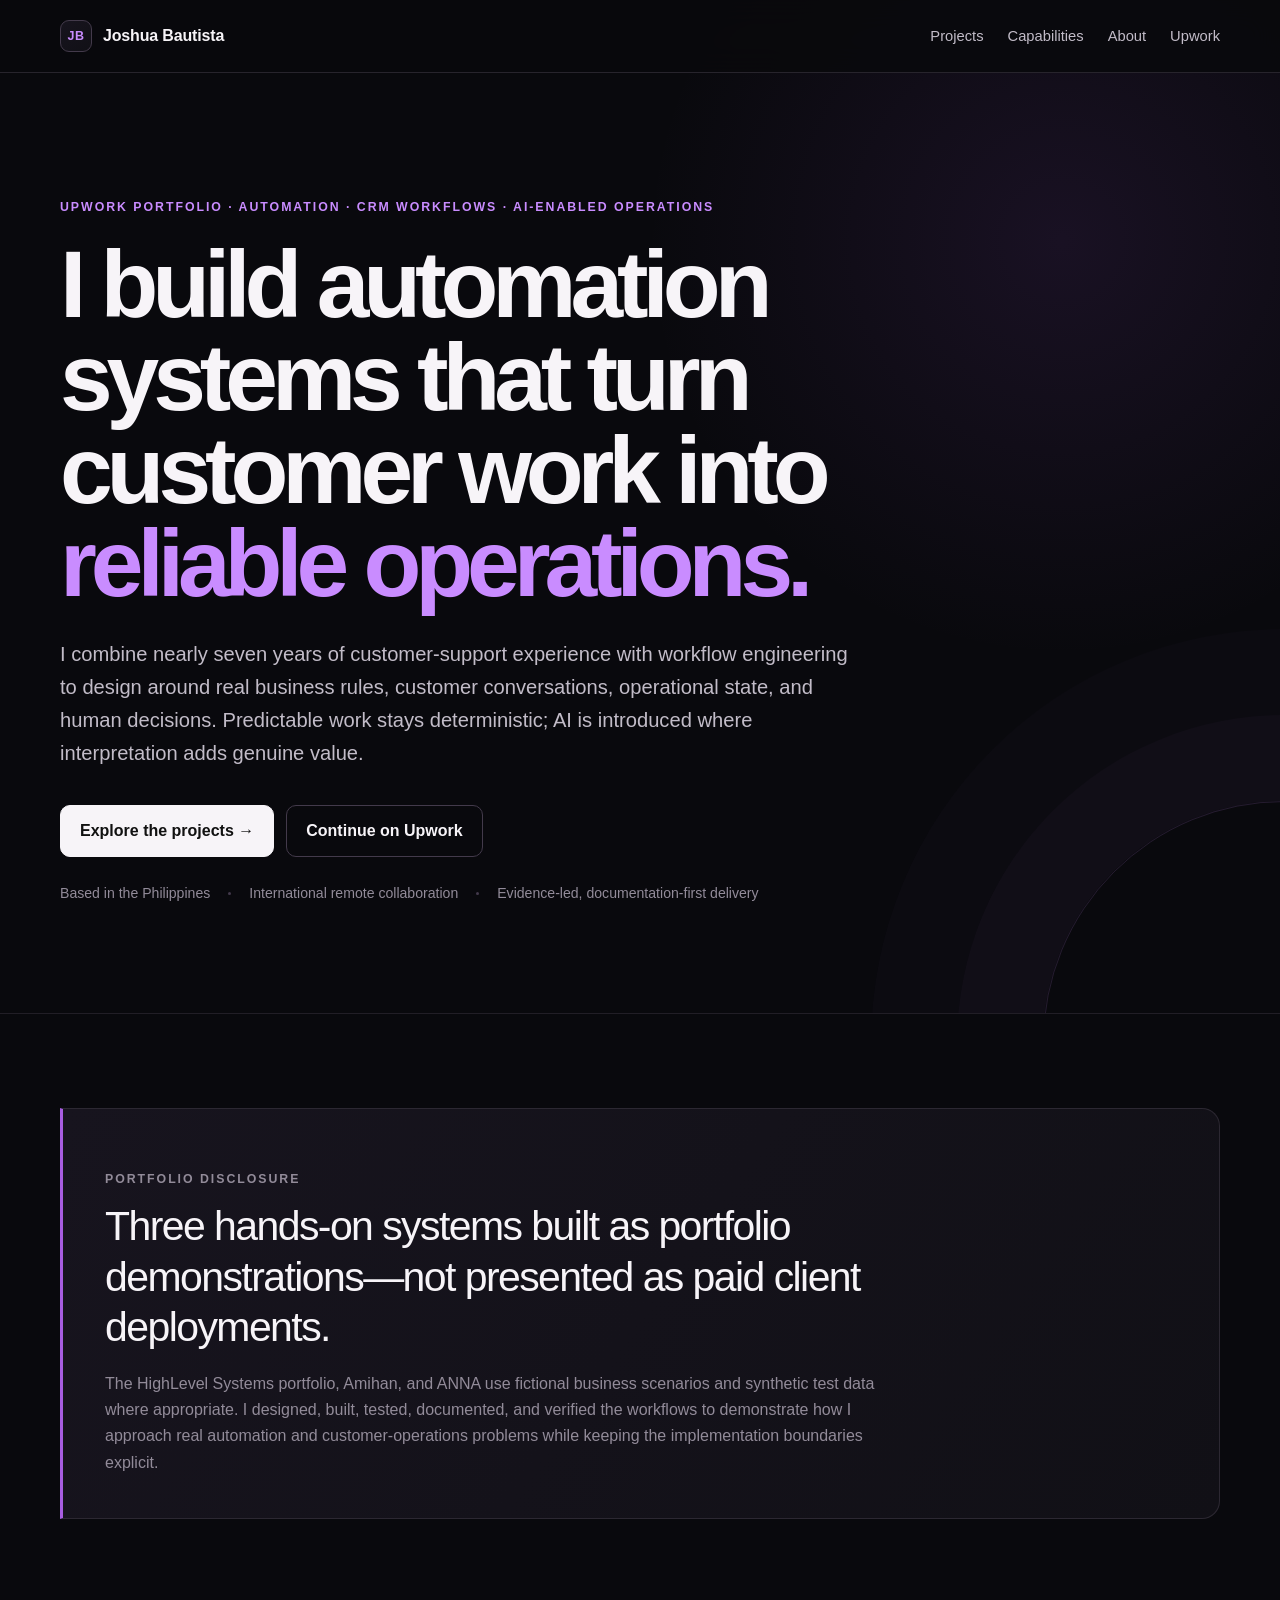
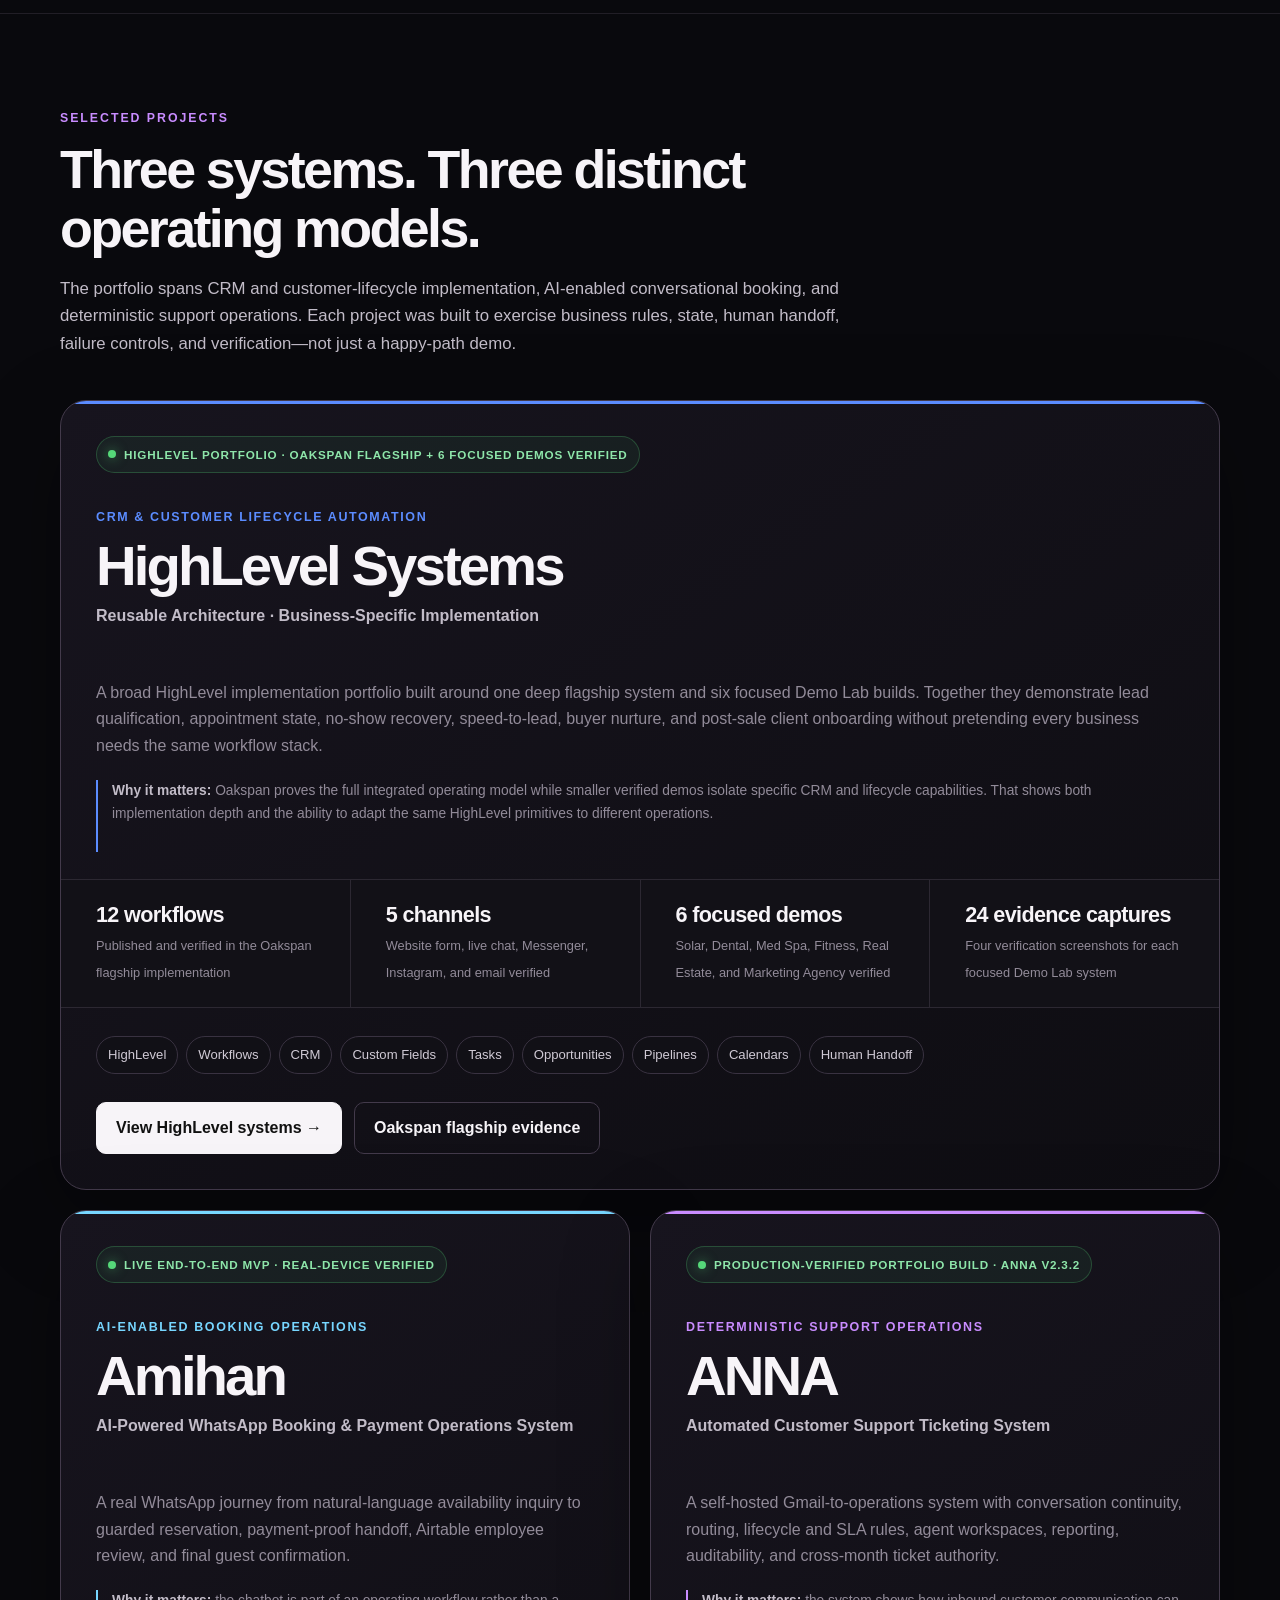
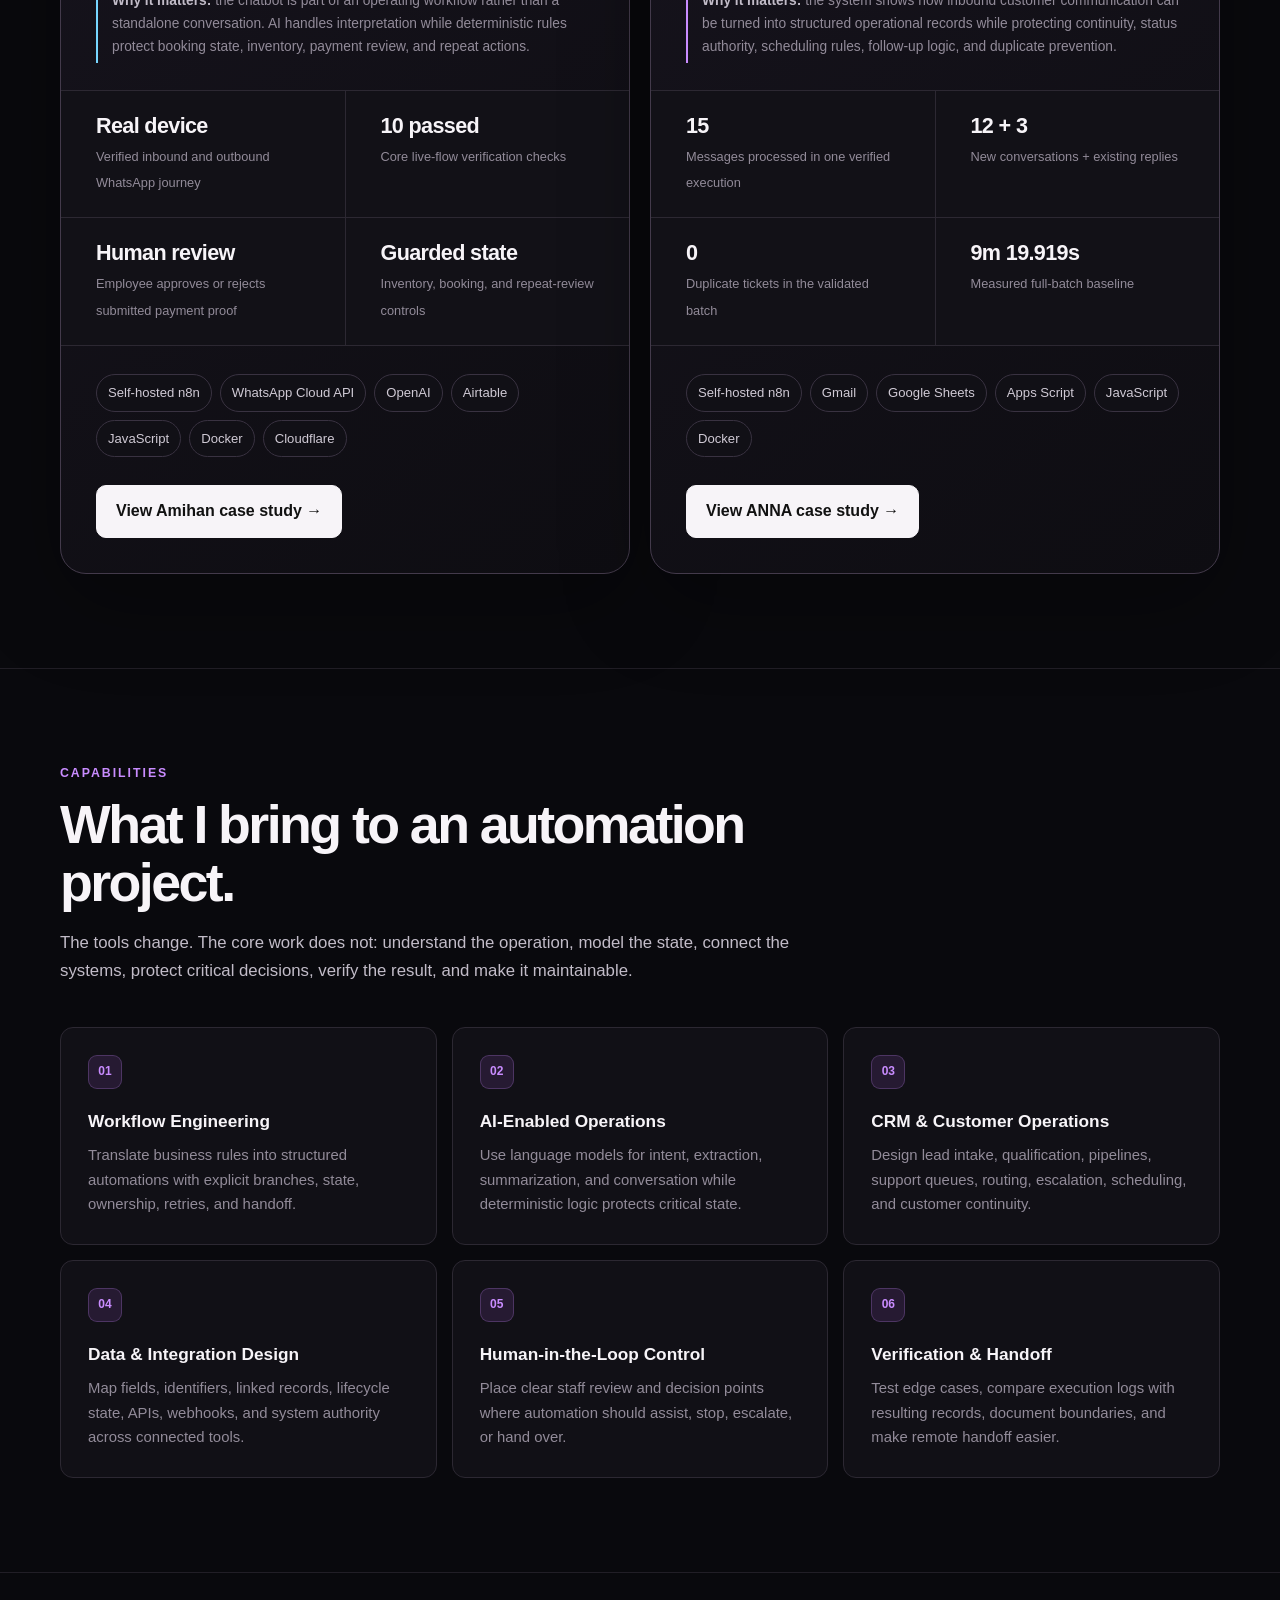
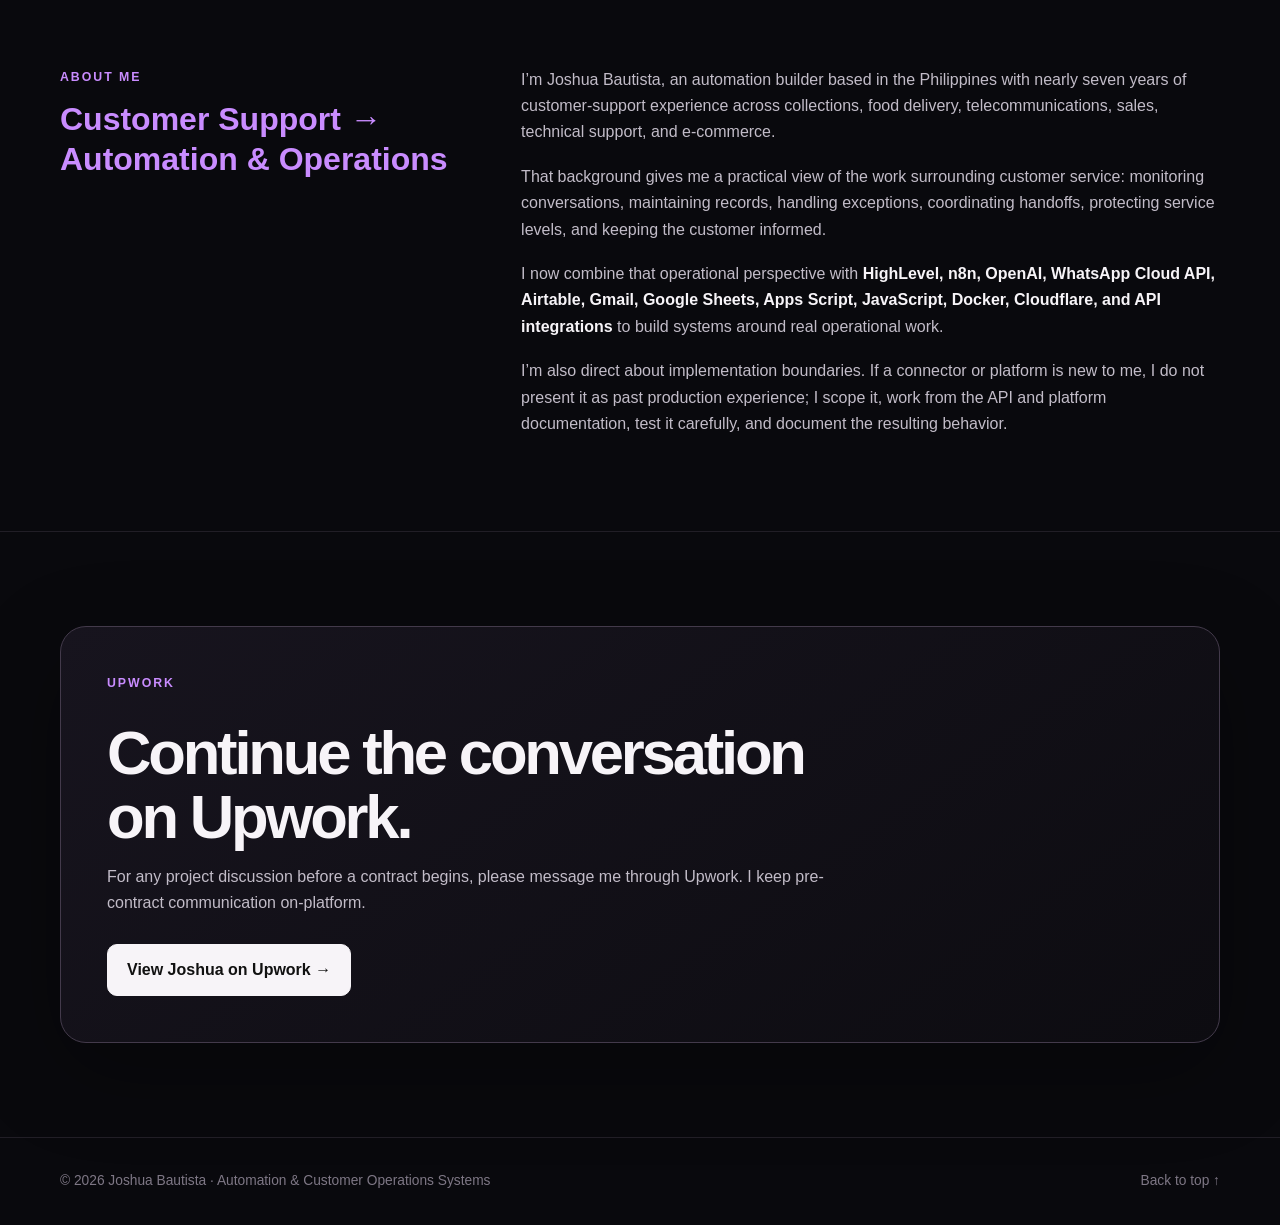
==== upwork/index.html @ 400245b7 "Expand Upwork portfolio HighLevel proof" ====
<!DOCTYPE html>
<html lang="en">
<head>
    <meta charset="UTF-8">
    <meta name="viewport" content="width=device-width, initial-scale=1.0">

    <title>Joshua Bautista | Upwork Automation Portfolio</title>
    <meta
        name="description"
        content="Joshua Bautista's Upwork-focused automation portfolio: three verified portfolio systems spanning HighLevel CRM operations, AI-enabled WhatsApp booking, and deterministic customer-support automation."
    >
    <meta name="theme-color" content="#09090d">
    <link rel="canonical" href="https://jdbautista-automations.github.io/upwork/">

    <meta property="og:type" content="website">
    <meta property="og:url" content="https://jdbautista-automations.github.io/upwork/">
    <meta property="og:title" content="Joshua Bautista | Upwork Automation Portfolio">
    <meta
        property="og:description"
        content="Three evidence-led portfolio systems for CRM customer-lifecycle operations, AI-enabled booking, and customer-support workflows."
    >

    <link rel="stylesheet" href="../assets/styles.css">

    <style>
        .project-card.highlevel {
            --card-accent: #5b8cff;
            grid-column: 1 / -1;
        }

        .project-card.highlevel .mini-proof-grid {
            grid-template-columns: repeat(4, minmax(0, 1fr));
        }

        @media (max-width: 940px) {
            .project-card.highlevel {
                grid-column: auto;
            }

            .project-card.highlevel .mini-proof-grid {
                grid-template-columns: repeat(2, minmax(0, 1fr));
            }
        }
    </style>
</head>
<body>
    <a class="skip-link" href="#main-content">Skip to content</a>

    <nav class="site-nav" aria-label="Primary navigation">
        <div class="container nav-inner">
            <a class="brand" href="#top" aria-label="Joshua Bautista — home">
                <span class="brand-mark" aria-hidden="true">JB</span>
                <span>Joshua Bautista</span>
            </a>

            <div class="nav-links">
                <a href="#projects">Projects</a>
                <a class="hide-mobile" href="#capabilities">Capabilities</a>
                <a class="hide-mobile" href="#about">About</a>
                <a href="#contact">Upwork</a>
            </div>
        </div>
    </nav>

    <main id="main-content">
        <header class="home-hero" id="top">
            <div class="container">
                <p class="eyebrow">Upwork Portfolio · Automation · CRM Workflows · AI-Enabled Operations</p>
                <h1>
                    I build automation systems that turn customer work into
                    <span>reliable operations.</span>
                </h1>
                <p class="hero-copy">
                    I combine nearly seven years of customer-support experience with workflow
                    engineering to design around real business rules, customer conversations,
                    operational state, and human decisions. Predictable work stays deterministic;
                    AI is introduced where interpretation adds genuine value.
                </p>

                <div class="button-row">
                    <a class="button button-primary" href="#projects">Explore the projects →</a>
                    <a class="button button-secondary" href="#contact">Continue on Upwork</a>
                </div>

                <div class="availability-line" aria-label="Professional profile">
                    <span>Based in the Philippines</span>
                    <span>International remote collaboration</span>
                    <span>Evidence-led, documentation-first delivery</span>
                </div>
            </div>
        </header>

        <section class="section" aria-labelledby="portfolio-boundary-title">
            <div class="container">
                <div class="approach-panel">
                    <p class="section-label">Portfolio Disclosure</p>
                    <blockquote id="portfolio-boundary-title">
                        Three hands-on systems built as portfolio demonstrations—not presented as paid client deployments.
                    </blockquote>
                    <p>
                        The HighLevel Systems portfolio, Amihan, and ANNA use fictional business scenarios and synthetic
                        test data where appropriate. I designed, built, tested, documented, and verified the workflows to
                        demonstrate how I approach real automation and customer-operations problems while keeping the
                        implementation boundaries explicit.
                    </p>
                </div>
            </div>
        </section>

        <section class="section" id="projects" aria-labelledby="projects-title">
            <div class="container">
                <p class="section-label">Selected Projects</p>
                <h2 class="section-title" id="projects-title">Three systems. Three distinct operating models.</h2>
                <p class="section-intro">
                    The portfolio spans CRM and customer-lifecycle implementation, AI-enabled conversational booking,
                    and deterministic support operations. Each project was built to exercise business rules,
                    state, human handoff, failure controls, and verification—not just a happy-path demo.
                </p>

                <div class="project-grid">
                    <article class="project-card highlevel">
                        <div class="status">
                            <span class="status-dot" aria-hidden="true"></span>
                            HighLevel portfolio · Oakspan flagship + 6 focused demos verified
                        </div>

                        <p class="project-kicker">CRM &amp; customer lifecycle automation</p>
                        <h3>HighLevel Systems</h3>
                        <p class="project-subtitle">Reusable Architecture · Business-Specific Implementation</p>
                        <p class="project-summary">
                            A broad HighLevel implementation portfolio built around one deep flagship system and six
                            focused Demo Lab builds. Together they demonstrate lead qualification, appointment state,
                            no-show recovery, speed-to-lead, buyer nurture, and post-sale client onboarding without
                            pretending every business needs the same workflow stack.
                        </p>

                        <p class="project-origin">
                            <strong>Why it matters:</strong> Oakspan proves the full integrated operating model while
                            smaller verified demos isolate specific CRM and lifecycle capabilities. That shows both
                            implementation depth and the ability to adapt the same HighLevel primitives to different operations.
                        </p>

                        <div class="mini-proof-grid" aria-label="HighLevel portfolio proof points">
                            <div class="mini-proof">
                                <strong>12 workflows</strong>
                                <span>Published and verified in the Oakspan flagship implementation</span>
                            </div>
                            <div class="mini-proof">
                                <strong>5 channels</strong>
                                <span>Website form, live chat, Messenger, Instagram, and email verified</span>
                            </div>
                            <div class="mini-proof">
                                <strong>6 focused demos</strong>
                                <span>Solar, Dental, Med Spa, Fitness, Real Estate, and Marketing Agency verified</span>
                            </div>
                            <div class="mini-proof">
                                <strong>24 evidence captures</strong>
                                <span>Four verification screenshots for each focused Demo Lab system</span>
                            </div>
                        </div>

                        <div class="pill-list" aria-label="HighLevel capability coverage">
                            <span class="pill">HighLevel</span>
                            <span class="pill">Workflows</span>
                            <span class="pill">CRM</span>
                            <span class="pill">Custom Fields</span>
                            <span class="pill">Tasks</span>
                            <span class="pill">Opportunities</span>
                            <span class="pill">Pipelines</span>
                            <span class="pill">Calendars</span>
                            <span class="pill">Human Handoff</span>
                        </div>

                        <div class="button-row">
                            <a class="button button-primary" href="../projects/highlevel/">View HighLevel systems →</a>
                            <a class="button button-secondary" href="../projects/oakspan/#evidence">Oakspan flagship evidence</a>
                        </div>
                    </article>

                    <article class="project-card amihan">
                        <div class="status">
                            <span class="status-dot" aria-hidden="true"></span>
                            Live end-to-end MVP · Real-device verified
                        </div>

                        <p class="project-kicker">AI-enabled booking operations</p>
                        <h3>Amihan</h3>
                        <p class="project-subtitle">AI-Powered WhatsApp Booking &amp; Payment Operations System</p>
                        <p class="project-summary">
                            A real WhatsApp journey from natural-language availability inquiry to guarded reservation,
                            payment-proof handoff, Airtable employee review, and final guest confirmation.
                        </p>

                        <p class="project-origin">
                            <strong>Why it matters:</strong> the chatbot is part of an operating workflow rather than a standalone
                            conversation. AI handles interpretation while deterministic rules protect booking state, inventory,
                            payment review, and repeat actions.
                        </p>

                        <div class="mini-proof-grid" aria-label="Amihan proof points">
                            <div class="mini-proof">
                                <strong>Real device</strong>
                                <span>Verified inbound and outbound WhatsApp journey</span>
                            </div>
                            <div class="mini-proof">
                                <strong>10 passed</strong>
                                <span>Core live-flow verification checks</span>
                            </div>
                            <div class="mini-proof">
                                <strong>Human review</strong>
                                <span>Employee approves or rejects submitted payment proof</span>
                            </div>
                            <div class="mini-proof">
                                <strong>Guarded state</strong>
                                <span>Inventory, booking, and repeat-review controls</span>
                            </div>
                        </div>

                        <div class="pill-list" aria-label="Amihan technology stack">
                            <span class="pill">Self-hosted n8n</span>
                            <span class="pill">WhatsApp Cloud API</span>
                            <span class="pill">OpenAI</span>
                            <span class="pill">Airtable</span>
                            <span class="pill">JavaScript</span>
                            <span class="pill">Docker</span>
                            <span class="pill">Cloudflare</span>
                        </div>

                        <div class="button-row">
                            <a class="button button-primary" href="../projects/amihan/">View Amihan case study →</a>
                        </div>
                    </article>

                    <article class="project-card anna">
                        <div class="status">
                            <span class="status-dot" aria-hidden="true"></span>
                            Production-verified portfolio build · ANNA v2.3.2
                        </div>

                        <p class="project-kicker">Deterministic support operations</p>
                        <h3>ANNA</h3>
                        <p class="project-subtitle">Automated Customer Support Ticketing System</p>
                        <p class="project-summary">
                            A self-hosted Gmail-to-operations system with conversation continuity, routing,
                            lifecycle and SLA rules, agent workspaces, reporting, auditability, and cross-month ticket authority.
                        </p>

                        <p class="project-origin">
                            <strong>Why it matters:</strong> the system shows how inbound customer communication can be turned into
                            structured operational records while protecting continuity, status authority, scheduling rules,
                            follow-up logic, and duplicate prevention.
                        </p>

                        <div class="mini-proof-grid" aria-label="ANNA proof points">
                            <div class="mini-proof">
                                <strong>15</strong>
                                <span>Messages processed in one verified execution</span>
                            </div>
                            <div class="mini-proof">
                                <strong>12 + 3</strong>
                                <span>New conversations + existing replies</span>
                            </div>
                            <div class="mini-proof">
                                <strong>0</strong>
                                <span>Duplicate tickets in the validated batch</span>
                            </div>
                            <div class="mini-proof">
                                <strong>9m 19.919s</strong>
                                <span>Measured full-batch baseline</span>
                            </div>
                        </div>

                        <div class="pill-list" aria-label="ANNA technology stack">
                            <span class="pill">Self-hosted n8n</span>
                            <span class="pill">Gmail</span>
                            <span class="pill">Google Sheets</span>
                            <span class="pill">Apps Script</span>
                            <span class="pill">JavaScript</span>
                            <span class="pill">Docker</span>
                        </div>

                        <div class="button-row">
                            <a class="button button-primary" href="../projects/anna-v2/">View ANNA case study →</a>
                        </div>
                    </article>
                </div>
            </div>
        </section>

        <section class="section" id="capabilities" aria-labelledby="capabilities-title">
            <div class="container">
                <p class="section-label">Capabilities</p>
                <h2 class="section-title" id="capabilities-title">What I bring to an automation project.</h2>
                <p class="section-intro">
                    The tools change. The core work does not: understand the operation, model the state,
                    connect the systems, protect critical decisions, verify the result, and make it maintainable.
                </p>

                <div class="capability-grid">
                    <article class="capability-card">
                        <span class="capability-number">01</span>
                        <h3>Workflow Engineering</h3>
                        <p>Translate business rules into structured automations with explicit branches, state, ownership, retries, and handoff.</p>
                    </article>
                    <article class="capability-card">
                        <span class="capability-number">02</span>
                        <h3>AI-Enabled Operations</h3>
                        <p>Use language models for intent, extraction, summarization, and conversation while deterministic logic protects critical state.</p>
                    </article>
                    <article class="capability-card">
                        <span class="capability-number">03</span>
                        <h3>CRM &amp; Customer Operations</h3>
                        <p>Design lead intake, qualification, pipelines, support queues, routing, escalation, scheduling, and customer continuity.</p>
                    </article>
                    <article class="capability-card">
                        <span class="capability-number">04</span>
                        <h3>Data &amp; Integration Design</h3>
                        <p>Map fields, identifiers, linked records, lifecycle state, APIs, webhooks, and system authority across connected tools.</p>
                    </article>
                    <article class="capability-card">
                        <span class="capability-number">05</span>
                        <h3>Human-in-the-Loop Control</h3>
                        <p>Place clear staff review and decision points where automation should assist, stop, escalate, or hand over.</p>
                    </article>
                    <article class="capability-card">
                        <span class="capability-number">06</span>
                        <h3>Verification &amp; Handoff</h3>
                        <p>Test edge cases, compare execution logs with resulting records, document boundaries, and make remote handoff easier.</p>
                    </article>
                </div>
            </div>
        </section>

        <section class="section" id="about" aria-labelledby="about-title">
            <div class="container about-grid">
                <div>
                    <p class="section-label">About Me</p>
                    <h2 class="about-heading" id="about-title">Customer Support → Automation &amp; Operations</h2>
                </div>

                <div class="about-copy">
                    <p>
                        I’m Joshua Bautista, an automation builder based in the Philippines with nearly seven years
                        of customer-support experience across collections, food delivery, telecommunications, sales,
                        technical support, and e-commerce.
                    </p>
                    <p>
                        That background gives me a practical view of the work surrounding customer service:
                        monitoring conversations, maintaining records, handling exceptions, coordinating handoffs,
                        protecting service levels, and keeping the customer informed.
                    </p>
                    <p>
                        I now combine that operational perspective with <strong>HighLevel, n8n, OpenAI,
                        WhatsApp Cloud API, Airtable, Gmail, Google Sheets, Apps Script, JavaScript, Docker,
                        Cloudflare, and API integrations</strong> to build systems around real operational work.
                    </p>
                    <p>
                        I’m also direct about implementation boundaries. If a connector or platform is new to me,
                        I do not present it as past production experience; I scope it, work from the API and platform
                        documentation, test it carefully, and document the resulting behavior.
                    </p>
                </div>
            </div>
        </section>

        <section class="section" id="contact" aria-labelledby="contact-title">
            <div class="container">
                <div class="contact-panel">
                    <p class="section-label">Upwork</p>
                    <h2 id="contact-title">Continue the conversation on Upwork.</h2>
                    <p>
                        For any project discussion before a contract begins, please message me through Upwork.
                        I keep pre-contract communication on-platform.
                    </p>

                    <div class="contact-links">
                        <a
                            class="button button-primary"
                            href="https://www.upwork.com/freelancers/~01811f71e224a9a5d6?mp_source=share"
                            target="_blank"
                            rel="noopener noreferrer"
                        >View Joshua on Upwork →</a>
                    </div>
                </div>
            </div>
        </section>
    </main>

    <footer class="site-footer">
        <div class="container footer-inner">
            <span>© 2026 Joshua Bautista · Automation &amp; Customer Operations Systems</span>
            <div class="footer-links">
                <a href="#top">Back to top ↑</a>
            </div>
        </div>
    </footer>
</body>
</html>
---- assets/styles.css ----
:root {
    --bg: #09090d;
    --bg-deep: #060609;
    --surface: #111016;
    --surface-raised: #17141e;
    --surface-soft: #131119;
    --text: #f7f4f8;
    --text-soft: #c2bcc8;
    --text-muted: #928b99;
    --border: #2c2832;
    --border-strong: #433a4b;
    --accent: #c98cff;
    --accent-strong: #a75de0;
    --accent-soft: rgba(181, 105, 235, 0.13);
    --success: #8ee6aa;
    --success-strong: #55d879;
    --warning: #ffe79d;
    --info: #77d6ff;
    --project-accent: var(--accent);
    --project-soft: var(--accent-soft);
    --max-width: 1160px;
    --reading-width: 780px;
    --radius-xl: 26px;
    --radius-lg: 18px;
    --radius-md: 13px;
    --shadow: 0 28px 90px rgba(0, 0, 0, 0.3);
}

* {
    box-sizing: border-box;
    margin: 0;
    padding: 0;
}

html {
    scroll-behavior: smooth;
    scroll-padding-top: 92px;
}

body {
    min-width: 320px;
    background:
        radial-gradient(circle at 83% 4%, rgba(142, 75, 196, 0.12), transparent 26rem),
        var(--bg);
    color: var(--text);
    font-family: Inter, ui-sans-serif, -apple-system, BlinkMacSystemFont, "Segoe UI", sans-serif;
    font-size: 16px;
    line-height: 1.65;
    -webkit-font-smoothing: antialiased;
}

body.theme-amihan {
    --project-accent: #77d6ff;
    --project-soft: rgba(74, 188, 255, 0.11);
}

body.theme-anna {
    --project-accent: #c98cff;
    --project-soft: rgba(181, 105, 235, 0.13);
}

a {
    color: inherit;
    text-decoration: none;
}

a:focus-visible,
button:focus-visible {
    border-radius: 7px;
    outline: 3px solid var(--project-accent);
    outline-offset: 4px;
}

strong {
    color: var(--text);
}

.container {
    width: min(var(--max-width), 92%);
    margin-inline: auto;
}

.reading-width {
    max-width: var(--reading-width);
}

.mt-20 {
    margin-top: 20px;
}

.mt-24 {
    margin-top: 24px;
}

.skip-link {
    position: fixed;
    top: 12px;
    left: 12px;
    z-index: 999;
    padding: 10px 14px;
    border-radius: 9px;
    background: var(--text);
    color: #111;
    font-weight: 800;
    transform: translateY(-160%);
    transition: transform 0.2s ease;
}

.skip-link:focus {
    transform: translateY(0);
}

/* Navigation */

.site-nav {
    position: sticky;
    top: 0;
    z-index: 100;
    border-bottom: 1px solid rgba(44, 40, 50, 0.88);
    background: rgba(9, 9, 13, 0.9);
    backdrop-filter: blur(15px);
}

.nav-inner {
    min-height: 72px;
    display: flex;
    align-items: center;
    justify-content: space-between;
    gap: 28px;
}

.brand {
    display: inline-flex;
    align-items: center;
    gap: 11px;
    font-weight: 850;
    letter-spacing: -0.01em;
}

.brand-mark {
    width: 32px;
    height: 32px;
    display: grid;
    place-items: center;
    border: 1px solid var(--border-strong);
    border-radius: 9px;
    background: linear-gradient(145deg, var(--surface-raised), var(--surface));
    color: var(--accent);
    font-size: 0.78rem;
    letter-spacing: 0.04em;
}

.nav-links {
    display: flex;
    align-items: center;
    gap: 24px;
    color: var(--text-soft);
    font-size: 0.92rem;
}

.nav-links a {
    transition: color 0.2s ease;
}

.nav-links a:hover,
.text-link:hover {
    color: var(--project-accent);
}

/* Shared typography and controls */

.eyebrow,
.section-label {
    color: var(--project-accent);
    font-size: 0.77rem;
    font-weight: 850;
    letter-spacing: 0.16em;
    text-transform: uppercase;
}

.eyebrow {
    margin-bottom: 21px;
}

.section-label {
    margin-bottom: 12px;
}

.section-title {
    max-width: 850px;
    margin-bottom: 18px;
    font-size: clamp(2rem, 4.2vw, 3.45rem);
    line-height: 1.08;
    letter-spacing: -0.048em;
}

.section-intro {
    max-width: 790px;
    margin-bottom: 42px;
    color: var(--text-soft);
    font-size: 1.05rem;
}

.button-row {
    display: flex;
    flex-wrap: wrap;
    gap: 12px;
}

.button {
    min-height: 49px;
    display: inline-flex;
    align-items: center;
    justify-content: center;
    gap: 9px;
    padding: 12px 19px;
    border: 1px solid var(--border-strong);
    border-radius: 10px;
    font-weight: 800;
    transition: transform 0.2s ease, border-color 0.2s ease, color 0.2s ease, background 0.2s ease;
}

.button-primary {
    border-color: var(--text);
    background: var(--text);
    color: #111;
}

.button-primary:hover {
    border-color: #fff;
    background: #fff;
    transform: translateY(-2px);
}

.button-secondary:hover {
    border-color: var(--project-accent);
    color: var(--project-accent);
    transform: translateY(-2px);
}

.pill-list {
    display: flex;
    flex-wrap: wrap;
    gap: 8px;
}

.pill {
    padding: 7px 11px;
    border: 1px solid #393241;
    border-radius: 999px;
    background: #111016;
    color: #d0cad5;
    font-size: 0.82rem;
}

.status {
    width: fit-content;
    display: inline-flex;
    align-items: center;
    gap: 8px;
    padding: 8px 11px;
    border: 1px solid rgba(85, 216, 121, 0.25);
    border-radius: 999px;
    background: rgba(85, 216, 121, 0.065);
    color: var(--success);
    font-size: 0.73rem;
    font-weight: 850;
    letter-spacing: 0.07em;
    text-transform: uppercase;
}

.status-dot {
    width: 8px;
    height: 8px;
    flex: 0 0 auto;
    border-radius: 50%;
    background: var(--success-strong);
    box-shadow: 0 0 12px rgba(85, 216, 121, 0.58);
}

.text-link {
    color: var(--text-soft);
    font-weight: 760;
    text-decoration: underline;
    text-decoration-color: var(--border-strong);
    text-underline-offset: 4px;
    transition: color 0.2s ease;
}

/* Homepage */

.home-hero {
    position: relative;
    overflow: hidden;
    padding: 124px 0 108px;
}

.home-hero::after,
.page-hero::after {
    content: "";
    position: absolute;
    right: -245px;
    bottom: -270px;
    width: 480px;
    height: 480px;
    border: 1px solid rgba(201, 140, 255, 0.14);
    border-radius: 50%;
    box-shadow: 0 0 0 86px rgba(201, 140, 255, 0.023), 0 0 0 172px rgba(201, 140, 255, 0.016);
    pointer-events: none;
}

.home-hero h1 {
    max-width: 1020px;
    margin-bottom: 28px;
    font-size: clamp(3.15rem, 7.4vw, 6.5rem);
    line-height: 0.98;
    letter-spacing: -0.064em;
}

.home-hero h1 span {
    color: var(--accent);
}

.hero-copy {
    max-width: 790px;
    margin-bottom: 34px;
    color: var(--text-soft);
    font-size: clamp(1.08rem, 2vw, 1.26rem);
}

.availability-line {
    display: flex;
    flex-wrap: wrap;
    gap: 9px 18px;
    margin-top: 25px;
    color: var(--text-muted);
    font-size: 0.88rem;
}

.availability-line span {
    display: inline-flex;
    align-items: center;
    gap: 8px;
}

.availability-line span:not(:last-child)::after {
    content: "";
    width: 3px;
    height: 3px;
    margin-left: 10px;
    border-radius: 50%;
    background: var(--border-strong);
}

.section {
    padding: 94px 0;
    border-top: 1px solid #211e26;
}

.project-grid {
    display: grid;
    grid-template-columns: repeat(2, minmax(0, 1fr));
    gap: 20px;
}

.project-card {
    position: relative;
    overflow: hidden;
    min-height: 100%;
    display: flex;
    flex-direction: column;
    padding: 35px;
    border: 1px solid var(--border-strong);
    border-radius: var(--radius-xl);
    background: linear-gradient(145deg, var(--surface-raised), #0e0d12);
    box-shadow: var(--shadow);
}

.project-card::before {
    content: "";
    position: absolute;
    inset: 0 0 auto 0;
    height: 3px;
    background: var(--card-accent, var(--accent));
}

.project-card.amihan {
    --card-accent: #77d6ff;
}

.project-card.anna {
    --card-accent: #c98cff;
}

.project-card .status {
    margin-bottom: 34px;
}

.project-kicker {
    margin-bottom: 10px;
    color: var(--card-accent, var(--accent));
    font-size: 0.78rem;
    font-weight: 850;
    letter-spacing: 0.13em;
    text-transform: uppercase;
}

.project-card h3 {
    margin-bottom: 9px;
    font-size: clamp(2.25rem, 4.4vw, 3.65rem);
    line-height: 1;
    letter-spacing: -0.052em;
}

.project-subtitle {
    min-height: 3.5em;
    margin-bottom: 21px;
    color: var(--text-soft);
    font-weight: 700;
}

.project-summary {
    margin-bottom: 27px;
    color: var(--text-muted);
}

.project-origin {
    min-height: 5.25em;
    margin: -6px 0 27px;
    padding-left: 14px;
    border-left: 2px solid var(--card-accent, var(--accent));
    color: var(--text-muted);
    font-size: 0.86rem;
}

.project-origin strong {
    color: var(--text-soft);
}

.mini-proof-grid {
    display: grid;
    grid-template-columns: repeat(2, 1fr);
    gap: 1px;
    margin: 0 -35px 28px;
    border-block: 1px solid var(--border);
    background: var(--border);
}

.mini-proof {
    min-height: 105px;
    padding: 22px 35px;
    background: rgba(9, 9, 13, 0.72);
}

.mini-proof strong {
    display: block;
    margin-bottom: 4px;
    font-size: 1.35rem;
    line-height: 1.2;
    letter-spacing: -0.03em;
}

.mini-proof span {
    color: var(--text-muted);
    font-size: 0.8rem;
}

.project-card .pill-list {
    margin-bottom: 28px;
}

.project-card .button-row {
    margin-top: auto;
}

.capability-grid,
.principle-grid {
    display: grid;
    grid-template-columns: repeat(3, minmax(0, 1fr));
    gap: 15px;
}

.capability-card,
.principle-card {
    padding: 27px;
    border: 1px solid var(--border);
    border-radius: var(--radius-md);
    background: var(--surface);
}

.capability-card h3,
.principle-card h3 {
    margin-bottom: 8px;
    font-size: 1.08rem;
}

.capability-card p,
.principle-card p {
    color: var(--text-muted);
    font-size: 0.93rem;
}

.capability-number {
    width: 34px;
    height: 34px;
    display: grid;
    place-items: center;
    margin-bottom: 18px;
    border: 1px solid rgba(201, 140, 255, 0.24);
    border-radius: 9px;
    background: var(--accent-soft);
    color: var(--accent);
    font-size: 0.75rem;
    font-weight: 850;
}

.approach-panel {
    padding: 42px;
    border: 1px solid var(--border);
    border-left: 3px solid var(--accent-strong);
    border-radius: 0 var(--radius-lg) var(--radius-lg) 0;
    background: linear-gradient(125deg, var(--surface-raised), var(--surface));
}

.approach-panel blockquote {
    max-width: 900px;
    font-size: clamp(1.55rem, 3.2vw, 2.6rem);
    line-height: 1.23;
    letter-spacing: -0.038em;
}

.approach-panel p {
    max-width: 790px;
    margin-top: 18px;
    color: var(--text-muted);
}

.about-grid {
    display: grid;
    grid-template-columns: 0.72fr 1.28fr;
    gap: 68px;
}

.about-heading {
    color: var(--accent);
    font-size: clamp(1.5rem, 3vw, 2rem);
    line-height: 1.25;
}

.about-copy {
    color: var(--text-soft);
}

.about-copy p:not(:last-child) {
    margin-bottom: 18px;
}

.contact-panel {
    padding: 46px;
    border: 1px solid var(--border-strong);
    border-radius: var(--radius-xl);
    background: linear-gradient(145deg, var(--surface-raised), #0d0c11);
    box-shadow: var(--shadow);
}

.contact-panel h2 {
    max-width: 760px;
    margin-bottom: 15px;
    font-size: clamp(2.2rem, 5vw, 3.85rem);
    line-height: 1.04;
    letter-spacing: -0.052em;
}

.contact-panel > p {
    max-width: 740px;
    margin-bottom: 27px;
    color: var(--text-soft);
}

.contact-panel .section-label {
    color: var(--accent);
}

.contact-links {
    display: flex;
    flex-wrap: wrap;
    gap: 10px;
}

/* Case-study pages */

.breadcrumb {
    padding-top: 32px;
    color: var(--text-muted);
    font-size: 0.88rem;
}

.breadcrumb a:hover {
    color: var(--project-accent);
}

.page-hero {
    position: relative;
    overflow: hidden;
    padding: 78px 0 88px;
}

.page-hero .status {
    margin-bottom: 24px;
}

.page-hero h1 {
    max-width: 1050px;
    margin-bottom: 20px;
    font-size: clamp(3.25rem, 8vw, 6.75rem);
    line-height: 0.94;
    letter-spacing: -0.066em;
}

.page-hero h1 span {
    color: var(--project-accent);
}

.page-subtitle {
    max-width: 840px;
    margin-bottom: 23px;
    color: var(--project-accent);
    font-size: clamp(1.15rem, 2.4vw, 1.5rem);
    font-weight: 750;
}

.page-summary {
    max-width: 830px;
    margin-bottom: 30px;
    color: var(--text-soft);
    font-size: 1.08rem;
}

.page-hero .pill-list {
    margin-bottom: 30px;
}

.proof-grid {
    display: grid;
    grid-template-columns: repeat(4, 1fr);
    overflow: hidden;
    margin-top: 48px;
    border: 1px solid var(--border);
    border-radius: var(--radius-lg);
    background: var(--border);
    gap: 1px;
}

.proof-item {
    min-height: 126px;
    padding: 27px 25px;
    background: rgba(13, 12, 17, 0.98);
}

.proof-value {
    display: block;
    margin-bottom: 7px;
    color: var(--text);
    font-size: clamp(1.55rem, 3vw, 2.2rem);
    font-weight: 870;
    line-height: 1.08;
    letter-spacing: -0.043em;
}

.proof-label {
    color: var(--text-muted);
    font-size: 0.82rem;
}

.split {
    display: grid;
    grid-template-columns: 0.8fr 1.2fr;
    gap: 58px;
    align-items: start;
}

.sticky-heading {
    position: sticky;
    top: 108px;
}

.sticky-heading h2 {
    margin-top: 10px;
    font-size: clamp(1.8rem, 3.3vw, 2.8rem);
    line-height: 1.1;
    letter-spacing: -0.042em;
}

.prose {
    color: var(--text-soft);
}

.prose p:not(:last-child) {
    margin-bottom: 18px;
}

.prose ul,
.prose ol {
    margin: 18px 0 0 1.25rem;
}

.prose li {
    padding-left: 4px;
}

.prose li:not(:last-child) {
    margin-bottom: 9px;
}

.card-grid {
    display: grid;
    grid-template-columns: repeat(2, minmax(0, 1fr));
    gap: 15px;
}

.detail-card {
    padding: 27px;
    border: 1px solid var(--border);
    border-radius: var(--radius-md);
    background: var(--surface);
}

.detail-card .card-index {
    display: block;
    margin-bottom: 17px;
    color: var(--project-accent);
    font-size: 0.75rem;
    font-weight: 850;
    letter-spacing: 0.12em;
}

.detail-card h3 {
    margin-bottom: 8px;
    font-size: 1.08rem;
}

.detail-card p {
    color: var(--text-muted);
    font-size: 0.92rem;
}

.flow {
    display: grid;
    grid-template-columns: repeat(3, minmax(0, 1fr));
    gap: 13px;
}

.flow-step {
    position: relative;
    min-height: 160px;
    padding: 25px;
    border: 1px solid var(--border);
    border-radius: var(--radius-md);
    background: linear-gradient(145deg, var(--surface-raised), #0e0d12);
}

.flow-step:not(:nth-child(3n))::after {
    content: "→";
    position: absolute;
    top: 50%;
    right: -21px;
    z-index: 2;
    width: 29px;
    height: 29px;
    display: grid;
    place-items: center;
    border: 1px solid var(--border);
    border-radius: 50%;
    background: var(--bg);
    color: var(--project-accent);
    transform: translateY(-50%);
}

.flow-number {
    display: block;
    margin-bottom: 15px;
    color: var(--project-accent);
    font-size: 0.75rem;
    font-weight: 850;
    letter-spacing: 0.13em;
    text-transform: uppercase;
}

.flow-step h3 {
    margin-bottom: 7px;
    font-size: 1.02rem;
}

.flow-step p {
    color: var(--text-muted);
    font-size: 0.88rem;
}

.callout {
    padding: 24px 26px;
    border: 1px solid color-mix(in srgb, var(--project-accent) 28%, var(--border));
    border-left: 3px solid var(--project-accent);
    border-radius: 0 var(--radius-md) var(--radius-md) 0;
    background: var(--project-soft);
    color: var(--text-soft);
}

.callout strong {
    display: block;
    margin-bottom: 6px;
}

.status-table-wrap {
    overflow-x: auto;
    border: 1px solid var(--border);
    border-radius: var(--radius-md);
}

.status-table {
    width: 100%;
    border-collapse: collapse;
    min-width: 650px;
    background: var(--surface);
}

.status-table th,
.status-table td {
    padding: 16px 18px;
    border-bottom: 1px solid var(--border);
    text-align: left;
    vertical-align: top;
}

.status-table th {
    color: var(--project-accent);
    font-size: 0.74rem;
    font-weight: 850;
    letter-spacing: 0.1em;
    text-transform: uppercase;
}

.status-table td {
    color: var(--text-soft);
    font-size: 0.91rem;
}

.status-table tr:last-child td {
    border-bottom: 0;
}

.result-pass,
.result-planned,
.result-future {
    font-weight: 800;
    white-space: nowrap;
}

.result-pass {
    color: var(--success);
}

.result-planned {
    color: var(--warning);
}

.result-future {
    color: var(--info);
}

.data-model {
    display: grid;
    grid-template-columns: repeat(3, minmax(0, 1fr));
    gap: 13px;
}

.data-node {
    min-height: 132px;
    padding: 22px;
    border: 1px solid var(--border);
    border-radius: var(--radius-md);
    background: var(--surface);
}

.data-node h3 {
    margin-bottom: 7px;
    color: var(--project-accent);
    font-size: 1rem;
}

.data-node p {
    color: var(--text-muted);
    font-size: 0.87rem;
}

.timeline {
    display: grid;
    gap: 12px;
}

.timeline-item {
    display: grid;
    grid-template-columns: 115px 1fr;
    gap: 22px;
    padding: 20px 22px;
    border: 1px solid var(--border);
    border-radius: 12px;
    background: var(--surface);
}

.timeline-item.current {
    border-color: rgba(85, 216, 121, 0.32);
    background: linear-gradient(120deg, rgba(85, 216, 121, 0.055), var(--surface));
}

.timeline-item.future {
    border-color: color-mix(in srgb, var(--project-accent) 33%, var(--border));
    background: linear-gradient(120deg, var(--project-soft), var(--surface));
}

.timeline-marker {
    color: var(--project-accent);
    font-weight: 850;
}

.timeline-item.current .timeline-marker {
    color: var(--success);
}

.timeline-copy strong {
    display: block;
    margin-bottom: 3px;
}

.timeline-copy span {
    color: var(--text-muted);
    font-size: 0.91rem;
}

.project-next {
    display: grid;
    grid-template-columns: 1.15fr 0.85fr;
    gap: 20px;
    padding: 38px;
    border: 1px solid var(--border-strong);
    border-radius: var(--radius-xl);
    background: linear-gradient(145deg, var(--surface-raised), #0d0c11);
}

.project-next h2 {
    margin-bottom: 10px;
    font-size: clamp(2rem, 4vw, 3.2rem);
    line-height: 1.06;
    letter-spacing: -0.045em;
}

.project-next p {
    color: var(--text-muted);
}

.project-next .button-row {
    align-self: center;
    justify-content: flex-end;
}

/* Footer */

.site-footer {
    padding: 32px 0;
    border-top: 1px solid #211e26;
    color: #7e7785;
    font-size: 0.86rem;
}

.footer-inner {
    display: flex;
    justify-content: space-between;
    gap: 20px;
}

.footer-links {
    display: flex;
    flex-wrap: wrap;
    gap: 16px;
}

.footer-links a:hover {
    color: var(--project-accent);
}

/* Responsive */

@media (max-width: 940px) {
    .project-grid,
    .capability-grid,
    .principle-grid,
    .split,
    .about-grid,
    .project-next {
        grid-template-columns: 1fr;
    }

    .sticky-heading {
        position: static;
    }

    .flow,
    .data-model {
        grid-template-columns: repeat(2, minmax(0, 1fr));
    }

    .flow-step:not(:nth-child(3n))::after {
        display: none;
    }

    .proof-grid {
        grid-template-columns: repeat(2, 1fr);
    }

    .project-next .button-row {
        justify-content: flex-start;
    }
}

@media (max-width: 680px) {
    html {
        scroll-padding-top: 80px;
    }

    .nav-inner {
        min-height: 66px;
    }

    .brand-mark {
        display: none;
    }

    .brand {
        font-size: 0.92rem;
    }

    .nav-links {
        gap: 13px;
        font-size: 0.79rem;
    }

    .nav-links .hide-mobile {
        display: none;
    }

    .home-hero {
        padding: 86px 0 78px;
    }

    .home-hero h1 {
        font-size: clamp(2.8rem, 15vw, 4.6rem);
    }

    .page-hero {
        padding: 58px 0 72px;
    }

    .page-hero h1 {
        font-size: clamp(3rem, 17vw, 5rem);
    }

    .section {
        padding: 74px 0;
    }

    .project-card,
    .contact-panel,
    .project-next,
    .approach-panel {
        padding: 27px;
    }

    .mini-proof-grid {
        margin-inline: -27px;
    }

    .mini-proof {
        padding-inline: 27px;
    }

    .card-grid,
    .flow,
    .data-model {
        grid-template-columns: 1fr;
    }

    .proof-grid {
        grid-template-columns: 1fr;
    }

    .proof-item {
        min-height: 105px;
    }

    .timeline-item {
        grid-template-columns: 1fr;
        gap: 7px;
    }

    .availability-line span:not(:last-child)::after {
        display: none;
    }

    .footer-inner {
        flex-direction: column;
    }
}

/* HighLevel systems library: keep focused demo cards visually aligned. */
body.theme-highlevel .demo-grid {
    align-items: stretch;
}

body.theme-highlevel .library-card {
    display: flex;
    flex-direction: column;
    height: 100%;
}

body.theme-highlevel .library-card-top {
    display: flex;
    flex: 1 1 auto;
    flex-direction: column;
}

body.theme-highlevel .library-card .pill-list {
    margin: auto 0 0;
    padding-top: 22px;
}

body.theme-highlevel .library-card .proof-chain,
body.theme-highlevel .library-card .evidence-details {
    flex: 0 0 auto;
}

/* Desktop: reserve matching title and subtitle rows so every demo reads on the same baseline. */
@media (min-width: 1121px) {
    body.theme-highlevel .library-card h3 {
        min-height: calc(3 * 1.04em);
    }

    body.theme-highlevel .library-card .demo-subtitle {
        min-height: calc(3 * 1.45em);
        line-height: 1.45;
    }
}

@media (max-width: 680px) {
    body.theme-highlevel .library-card {
        height: auto;
    }

    body.theme-highlevel .library-card-top {
        display: block;
    }

    body.theme-highlevel .library-card .pill-list {
        margin: 22px 0 0;
        padding-top: 0;
    }
}

@media (prefers-reduced-motion: reduce) {
    html {
        scroll-behavior: auto;
    }

    *,
    *::before,
    *::after {
        transition-duration: 0.01ms !important;
    }
}
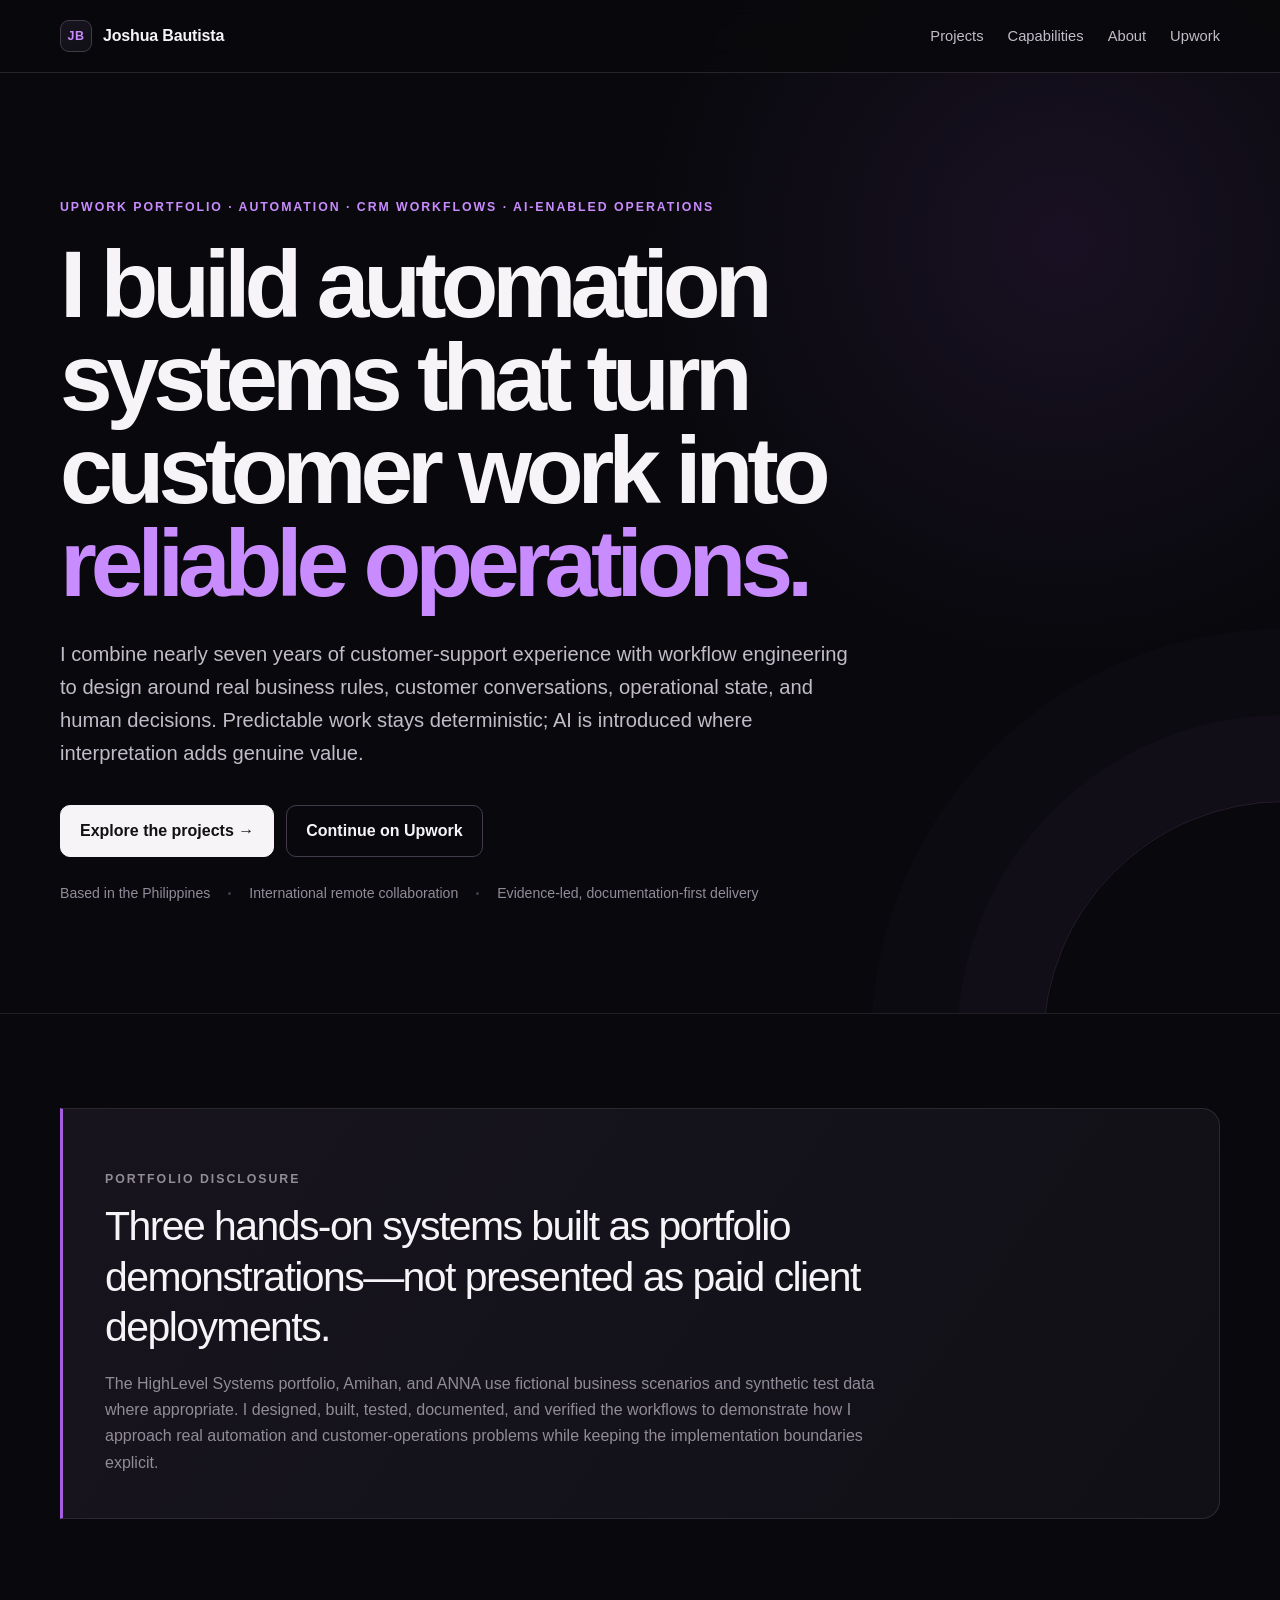
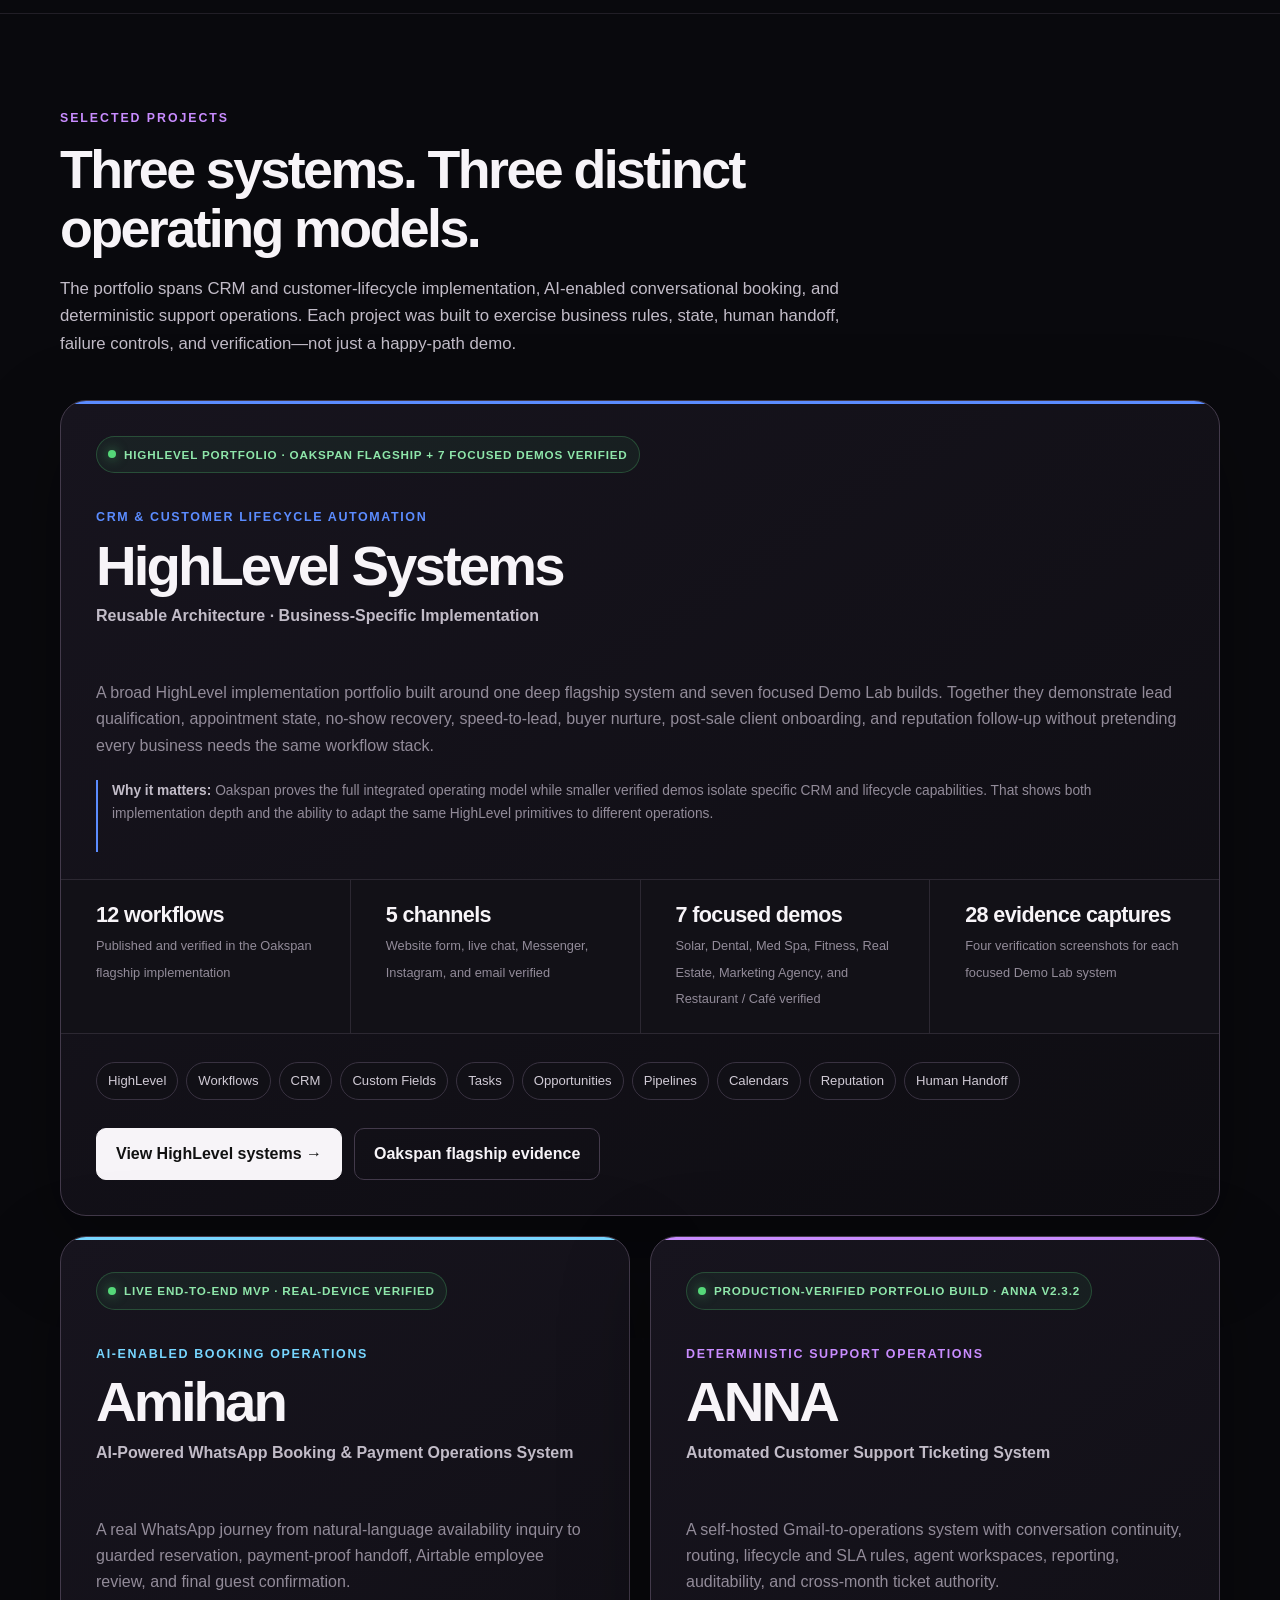
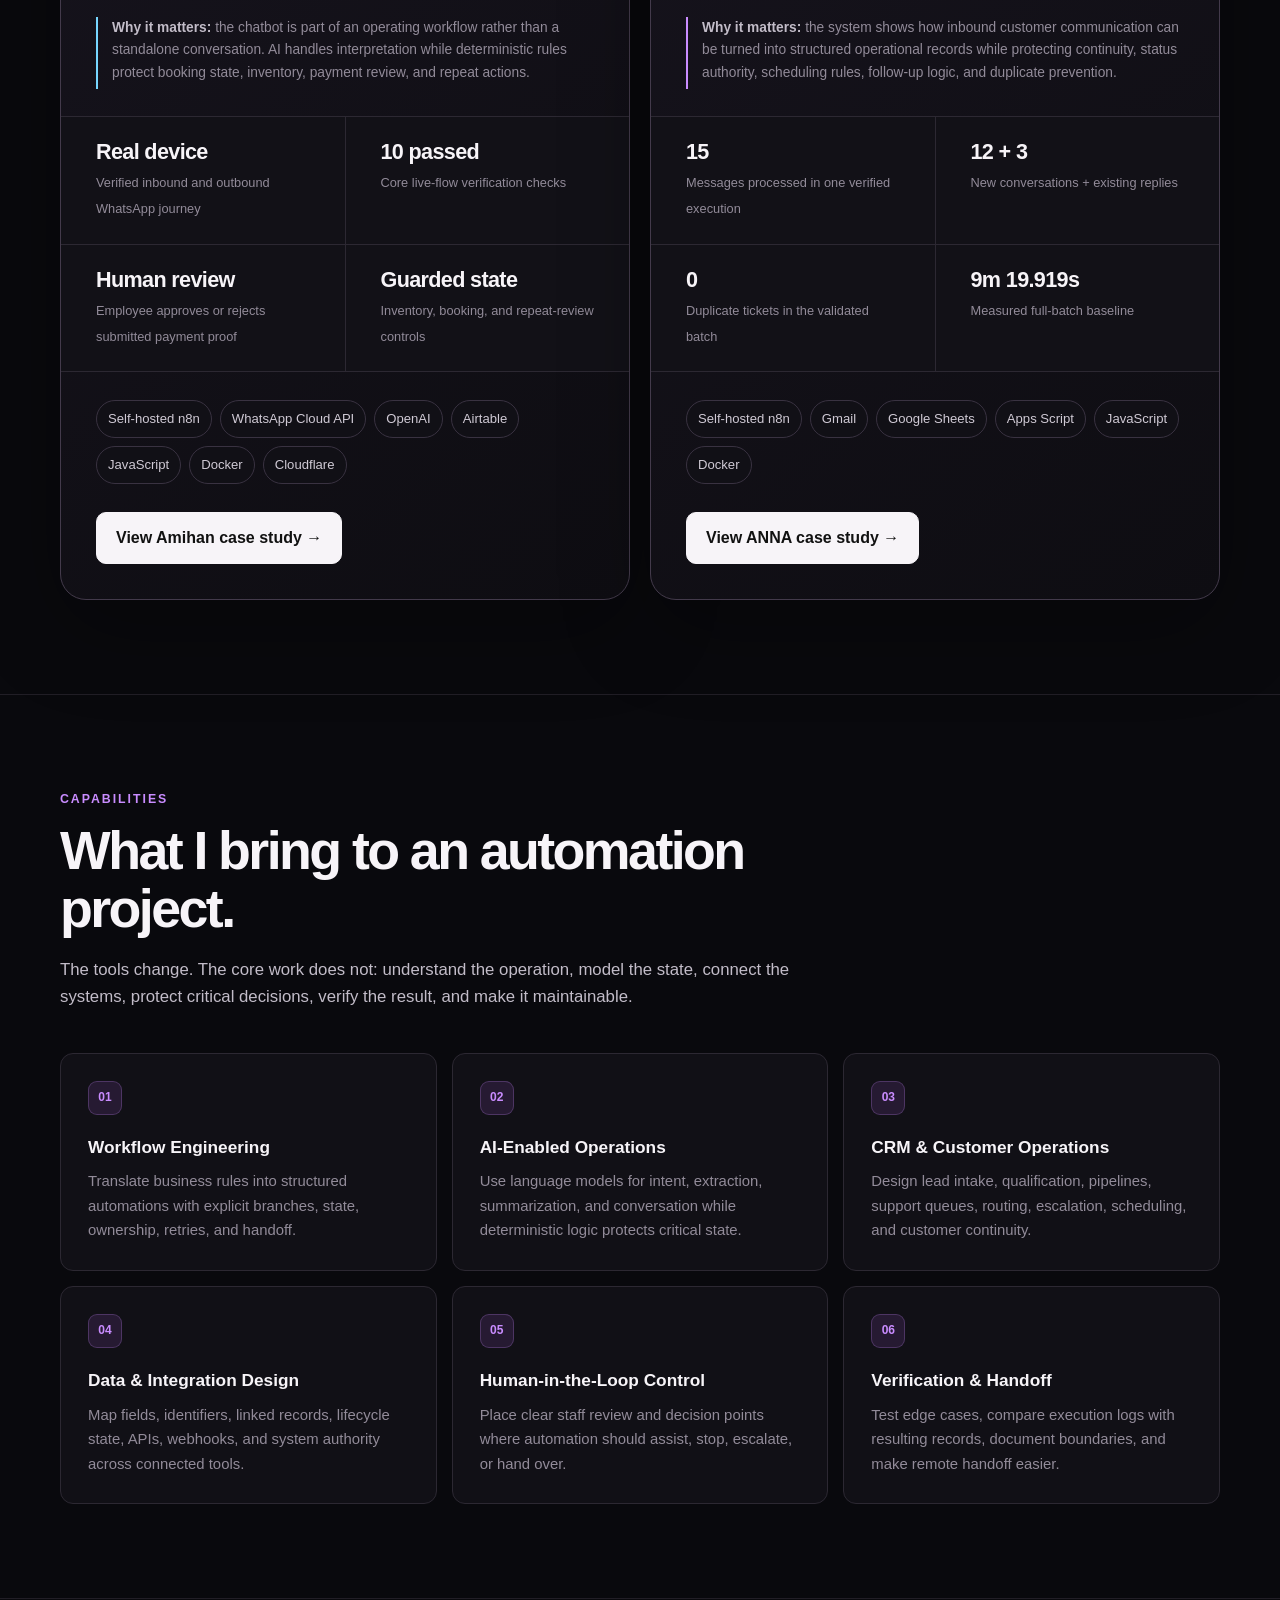
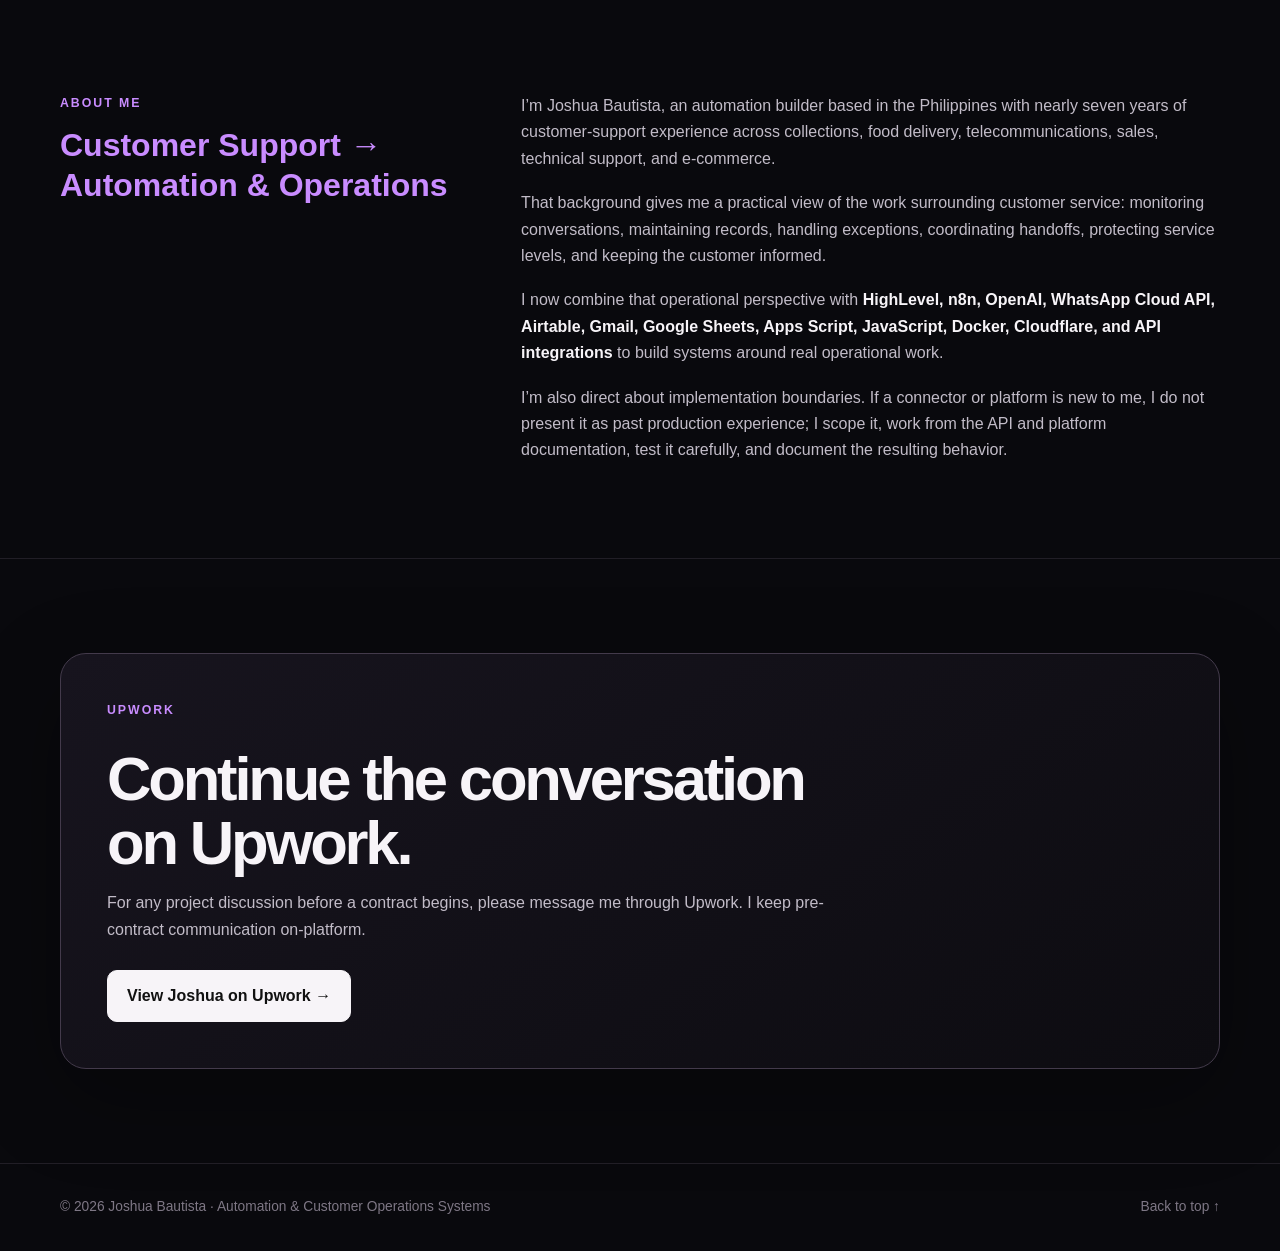
==== commit cef5be91: "Refresh Upwork portfolio for Restaurant reputation demo" ====
--- a/upwork/index.html
+++ b/upwork/index.html
@@ -121,17 +121,17 @@
                     <article class="project-card highlevel">
                         <div class="status">
                             <span class="status-dot" aria-hidden="true"></span>
-                            HighLevel portfolio · Oakspan flagship + 6 focused demos verified
+                            HighLevel portfolio · Oakspan flagship + 7 focused demos verified
                         </div>
 
                         <p class="project-kicker">CRM &amp; customer lifecycle automation</p>
                         <h3>HighLevel Systems</h3>
                         <p class="project-subtitle">Reusable Architecture · Business-Specific Implementation</p>
                         <p class="project-summary">
-                            A broad HighLevel implementation portfolio built around one deep flagship system and six
+                            A broad HighLevel implementation portfolio built around one deep flagship system and seven
                             focused Demo Lab builds. Together they demonstrate lead qualification, appointment state,
-                            no-show recovery, speed-to-lead, buyer nurture, and post-sale client onboarding without
-                            pretending every business needs the same workflow stack.
+                            no-show recovery, speed-to-lead, buyer nurture, post-sale client onboarding, and reputation
+                            follow-up without pretending every business needs the same workflow stack.
                         </p>
 
                         <p class="project-origin">
@@ -150,11 +150,11 @@
                                 <span>Website form, live chat, Messenger, Instagram, and email verified</span>
                             </div>
                             <div class="mini-proof">
-                                <strong>6 focused demos</strong>
-                                <span>Solar, Dental, Med Spa, Fitness, Real Estate, and Marketing Agency verified</span>
-                            </div>
-                            <div class="mini-proof">
-                                <strong>24 evidence captures</strong>
+                                <strong>7 focused demos</strong>
+                                <span>Solar, Dental, Med Spa, Fitness, Real Estate, Marketing Agency, and Restaurant / Café verified</span>
+                            </div>
+                            <div class="mini-proof">
+                                <strong>28 evidence captures</strong>
                                 <span>Four verification screenshots for each focused Demo Lab system</span>
                             </div>
                         </div>
@@ -168,6 +168,7 @@
                             <span class="pill">Opportunities</span>
                             <span class="pill">Pipelines</span>
                             <span class="pill">Calendars</span>
+                            <span class="pill">Reputation</span>
                             <span class="pill">Human Handoff</span>
                         </div>
 
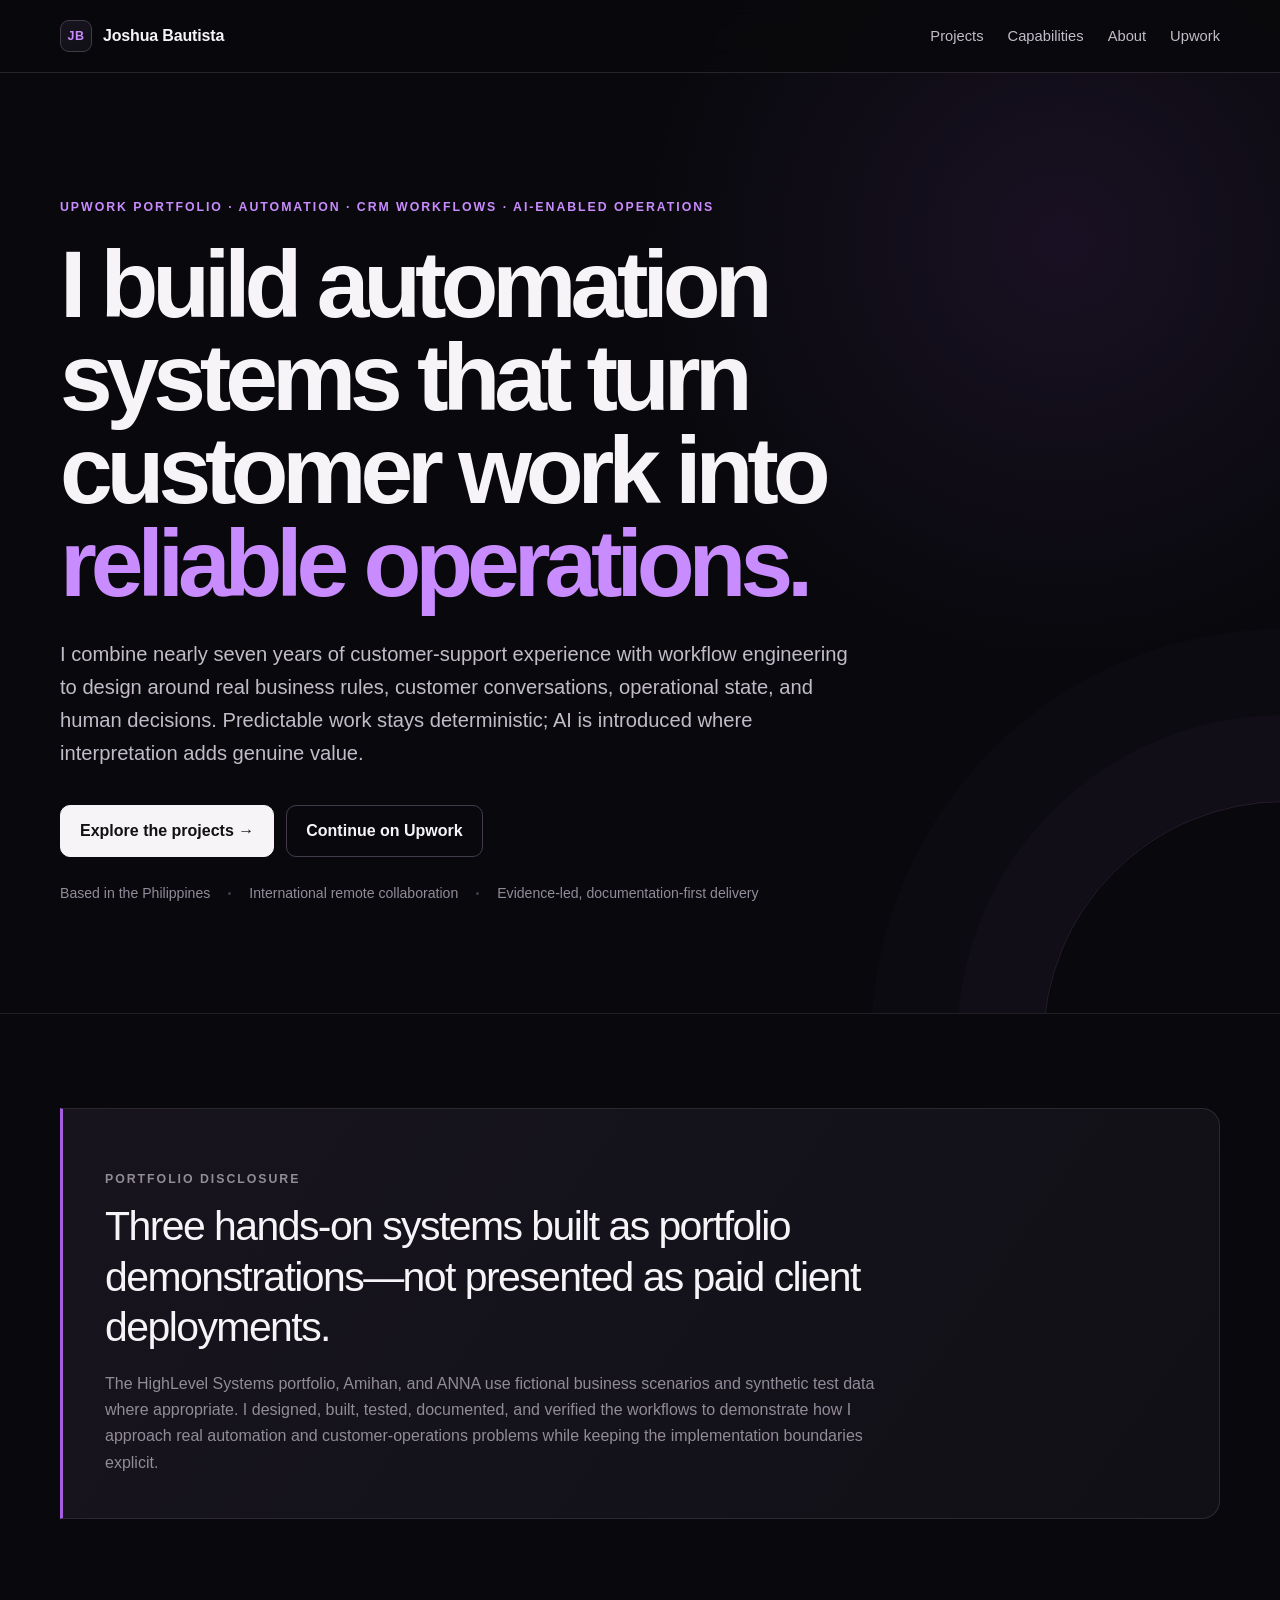
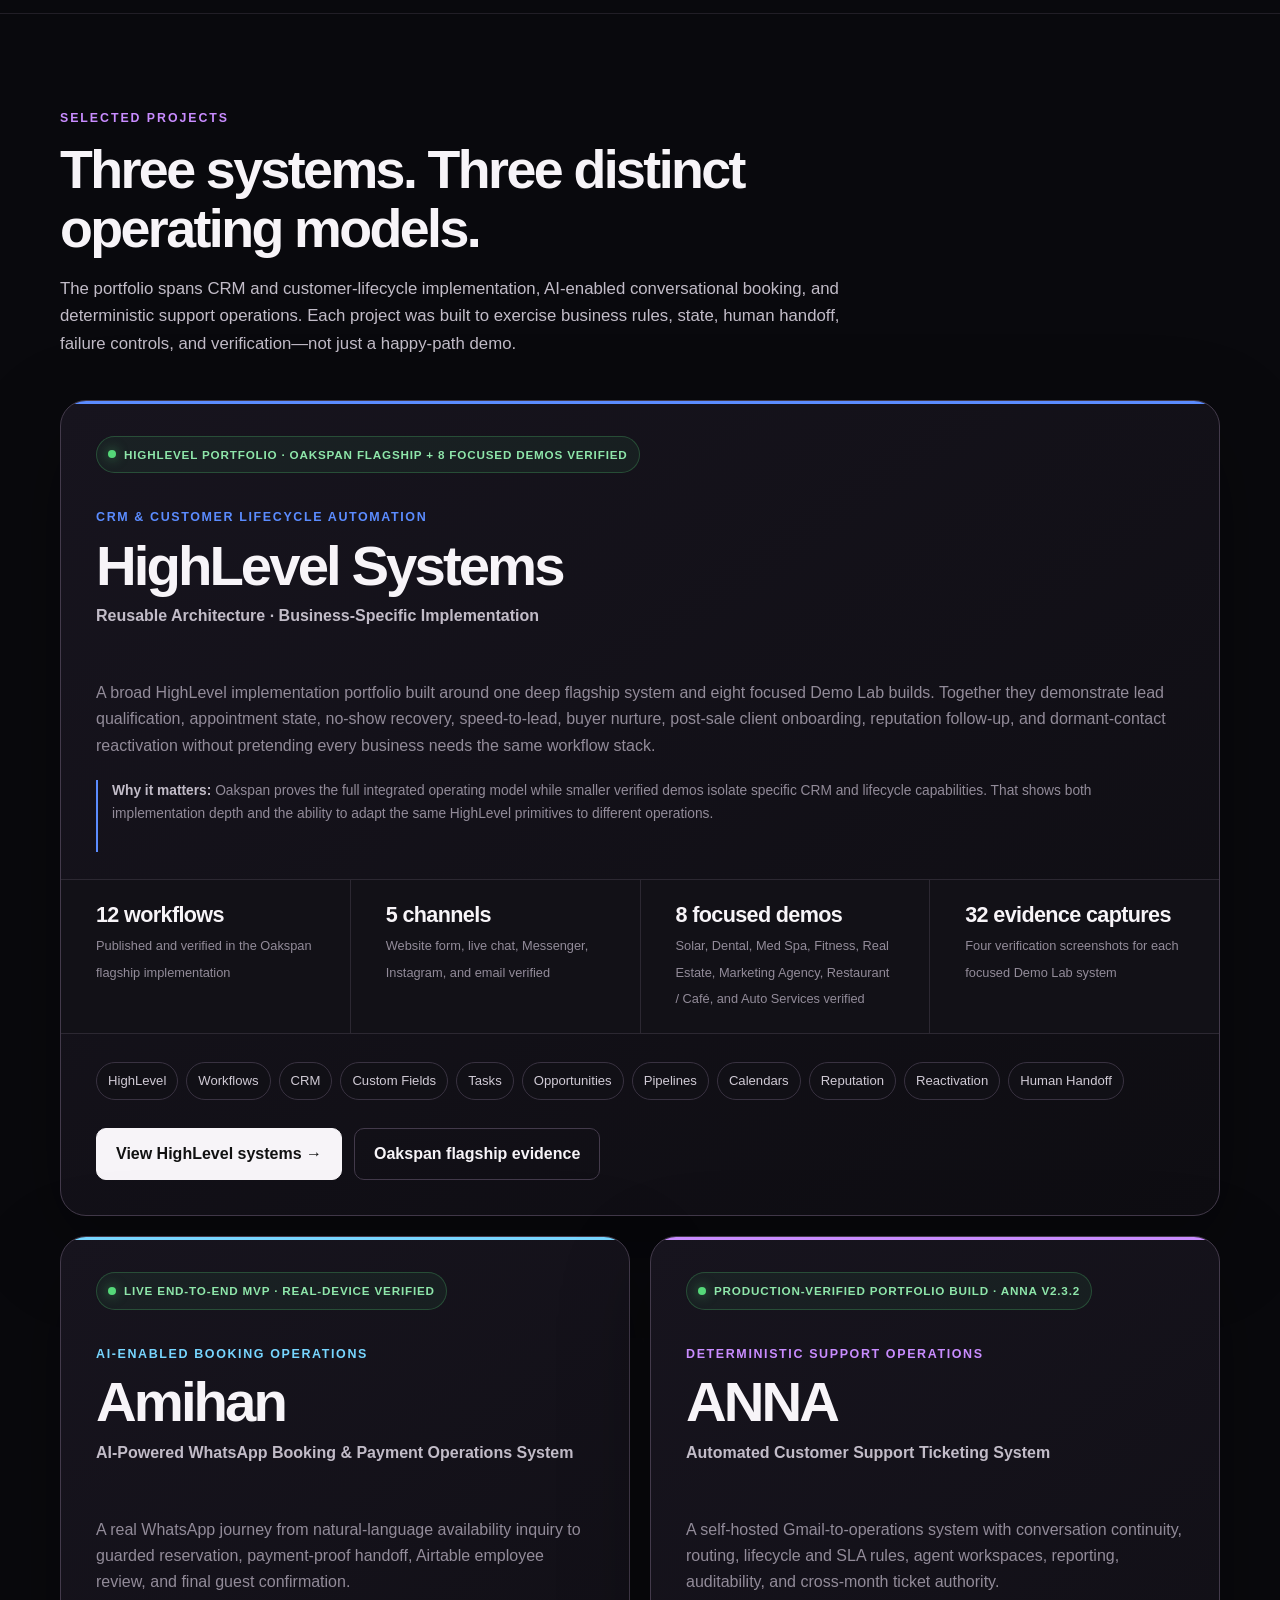
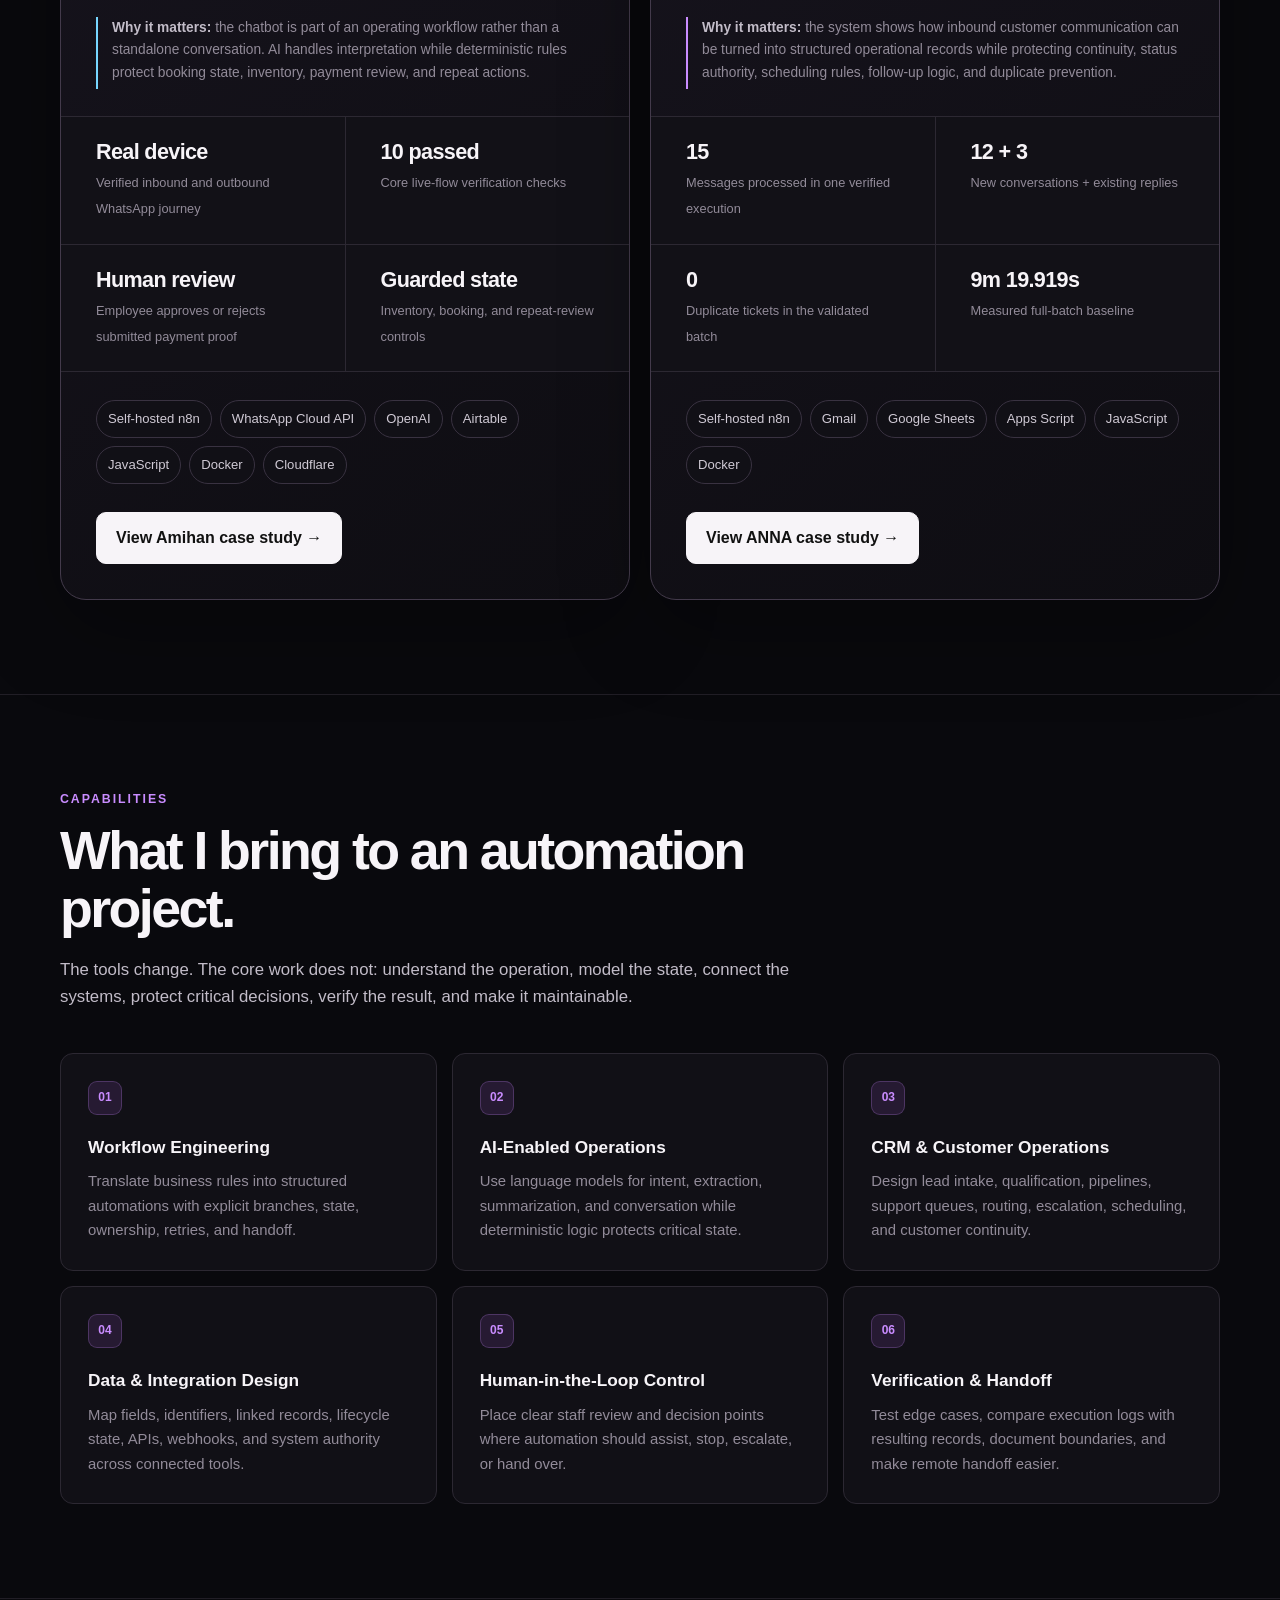
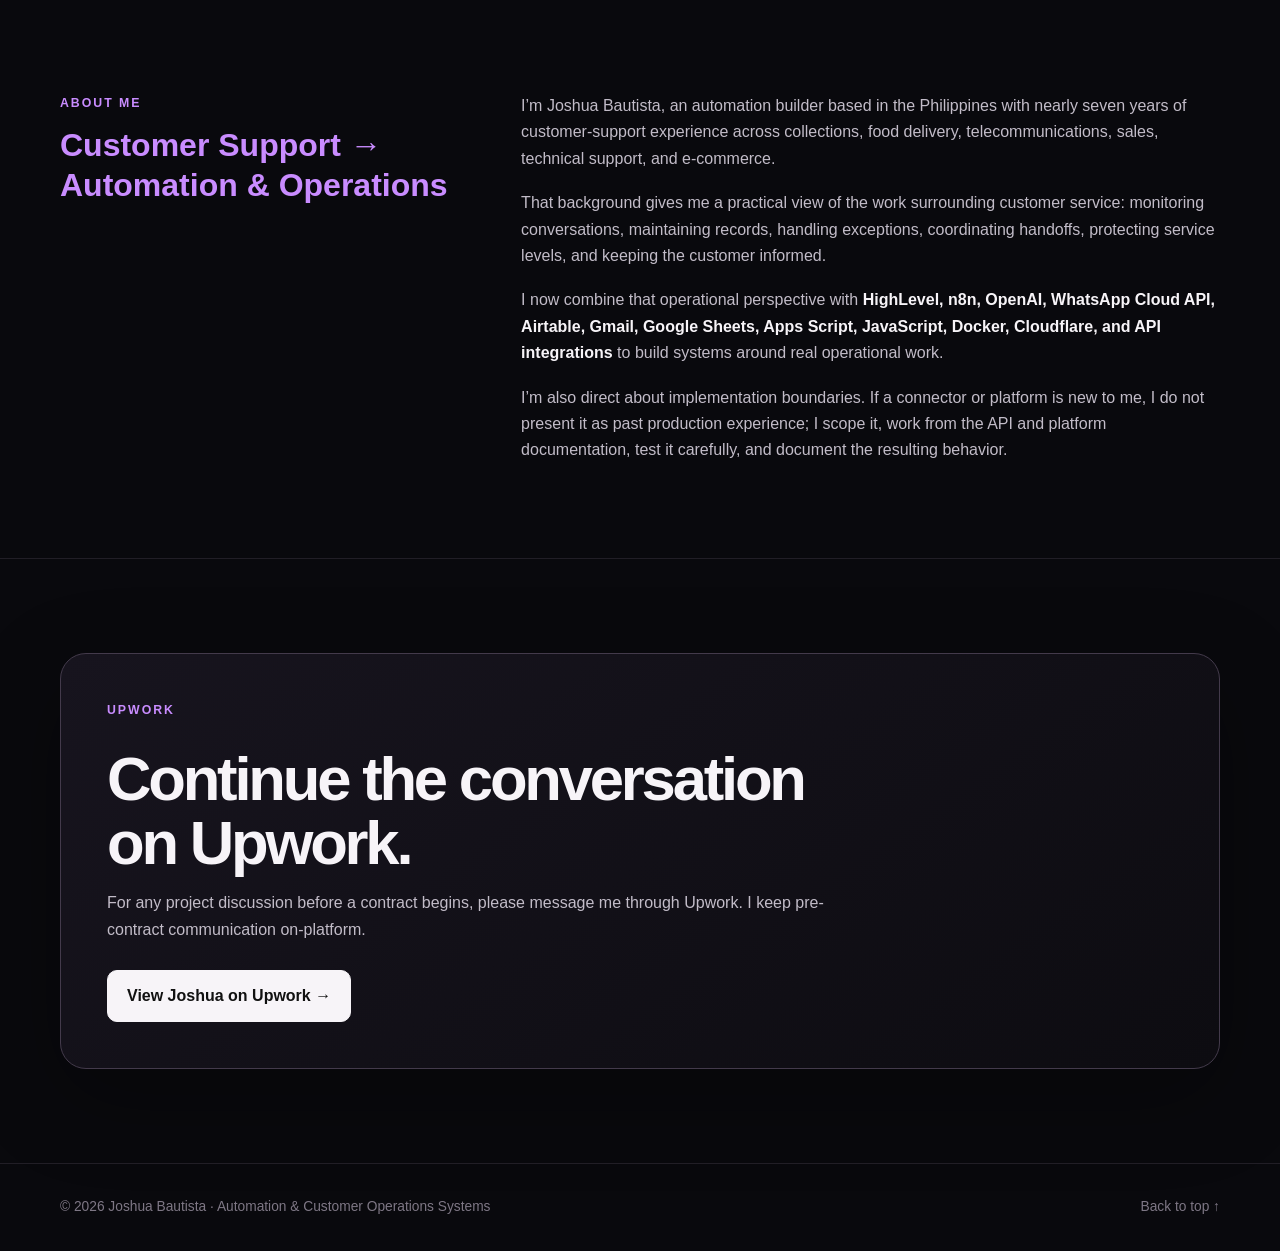
==== commit 39170f42: "Refresh Upwork portfolio for Auto Services reactivation demo" ====
--- a/upwork/index.html
+++ b/upwork/index.html
@@ -121,17 +121,17 @@
                     <article class="project-card highlevel">
                         <div class="status">
                             <span class="status-dot" aria-hidden="true"></span>
-                            HighLevel portfolio · Oakspan flagship + 7 focused demos verified
+                            HighLevel portfolio · Oakspan flagship + 8 focused demos verified
                         </div>
 
                         <p class="project-kicker">CRM &amp; customer lifecycle automation</p>
                         <h3>HighLevel Systems</h3>
                         <p class="project-subtitle">Reusable Architecture · Business-Specific Implementation</p>
                         <p class="project-summary">
-                            A broad HighLevel implementation portfolio built around one deep flagship system and seven
+                            A broad HighLevel implementation portfolio built around one deep flagship system and eight
                             focused Demo Lab builds. Together they demonstrate lead qualification, appointment state,
-                            no-show recovery, speed-to-lead, buyer nurture, post-sale client onboarding, and reputation
-                            follow-up without pretending every business needs the same workflow stack.
+                            no-show recovery, speed-to-lead, buyer nurture, post-sale client onboarding, reputation
+                            follow-up, and dormant-contact reactivation without pretending every business needs the same workflow stack.
                         </p>
 
                         <p class="project-origin">
@@ -150,11 +150,11 @@
                                 <span>Website form, live chat, Messenger, Instagram, and email verified</span>
                             </div>
                             <div class="mini-proof">
-                                <strong>7 focused demos</strong>
-                                <span>Solar, Dental, Med Spa, Fitness, Real Estate, Marketing Agency, and Restaurant / Café verified</span>
-                            </div>
-                            <div class="mini-proof">
-                                <strong>28 evidence captures</strong>
+                                <strong>8 focused demos</strong>
+                                <span>Solar, Dental, Med Spa, Fitness, Real Estate, Marketing Agency, Restaurant / Café, and Auto Services verified</span>
+                            </div>
+                            <div class="mini-proof">
+                                <strong>32 evidence captures</strong>
                                 <span>Four verification screenshots for each focused Demo Lab system</span>
                             </div>
                         </div>
@@ -169,6 +169,7 @@
                             <span class="pill">Pipelines</span>
                             <span class="pill">Calendars</span>
                             <span class="pill">Reputation</span>
+                            <span class="pill">Reactivation</span>
                             <span class="pill">Human Handoff</span>
                         </div>
 
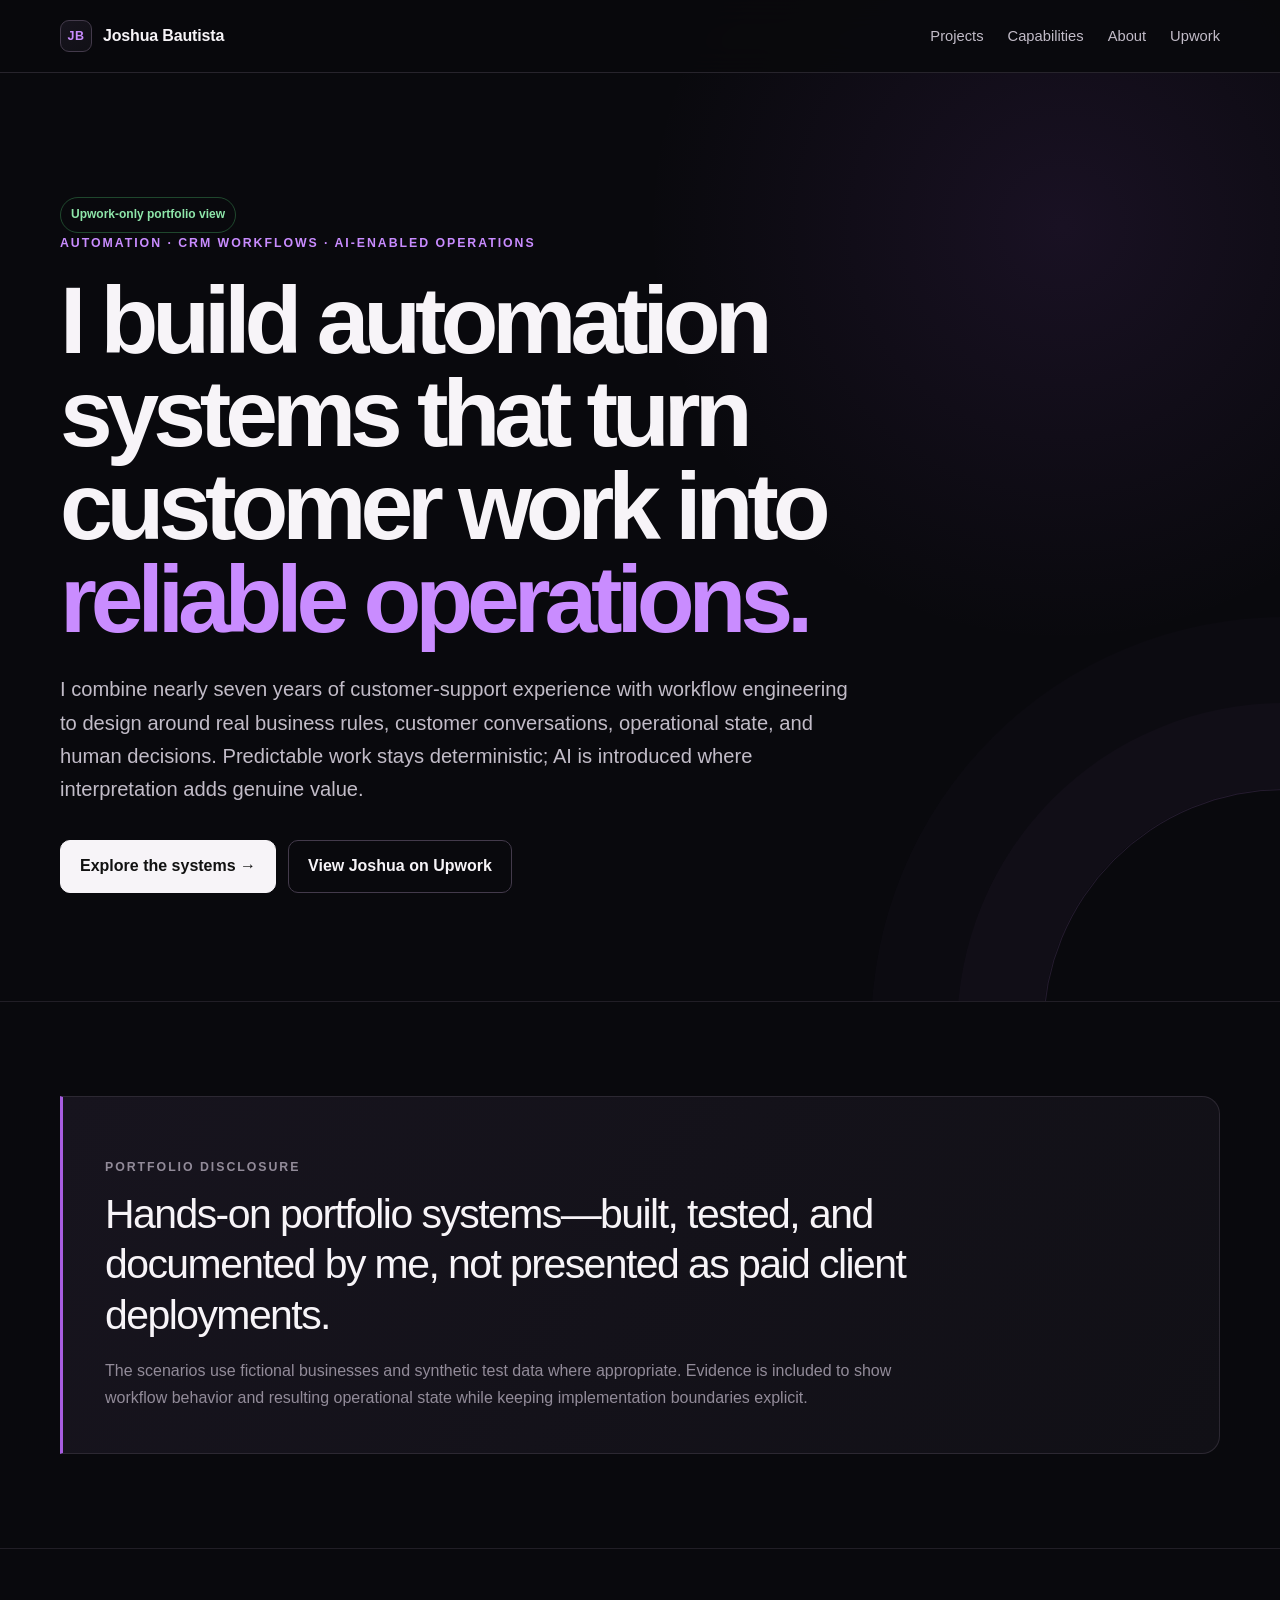
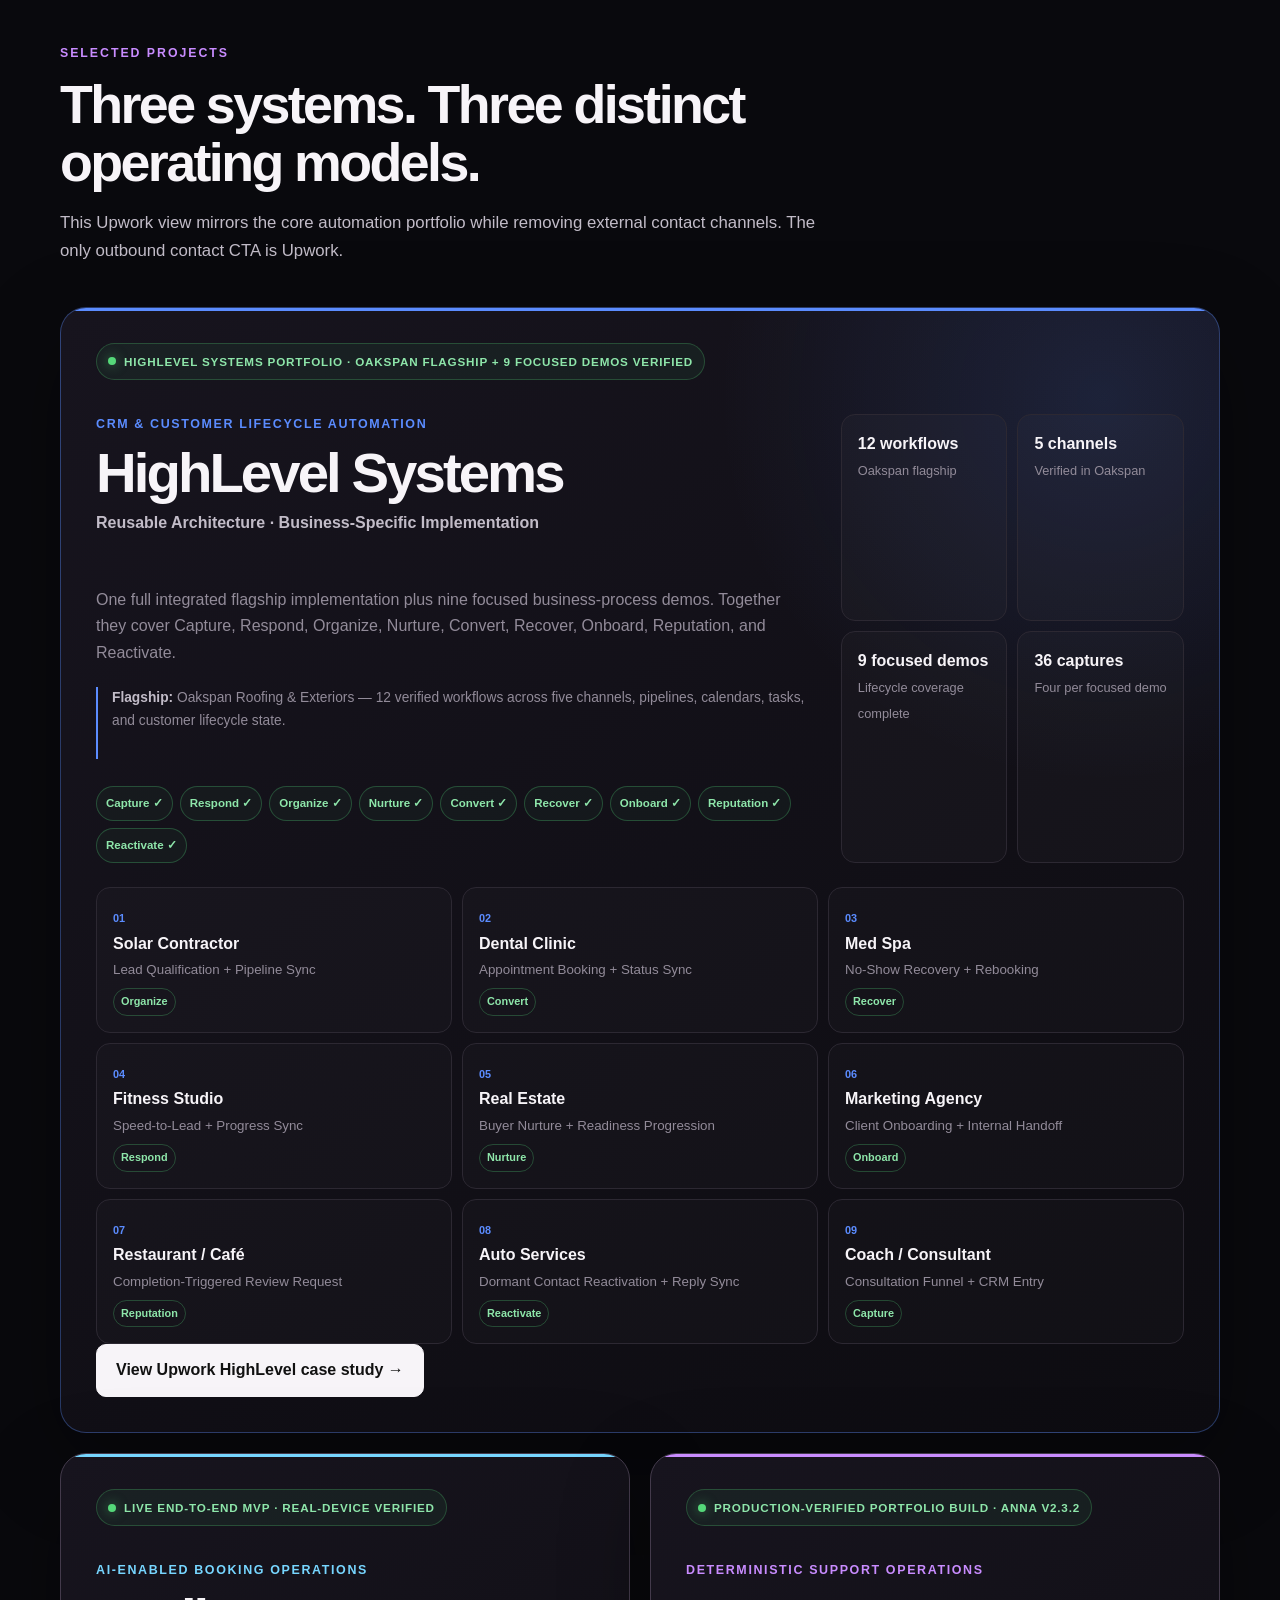
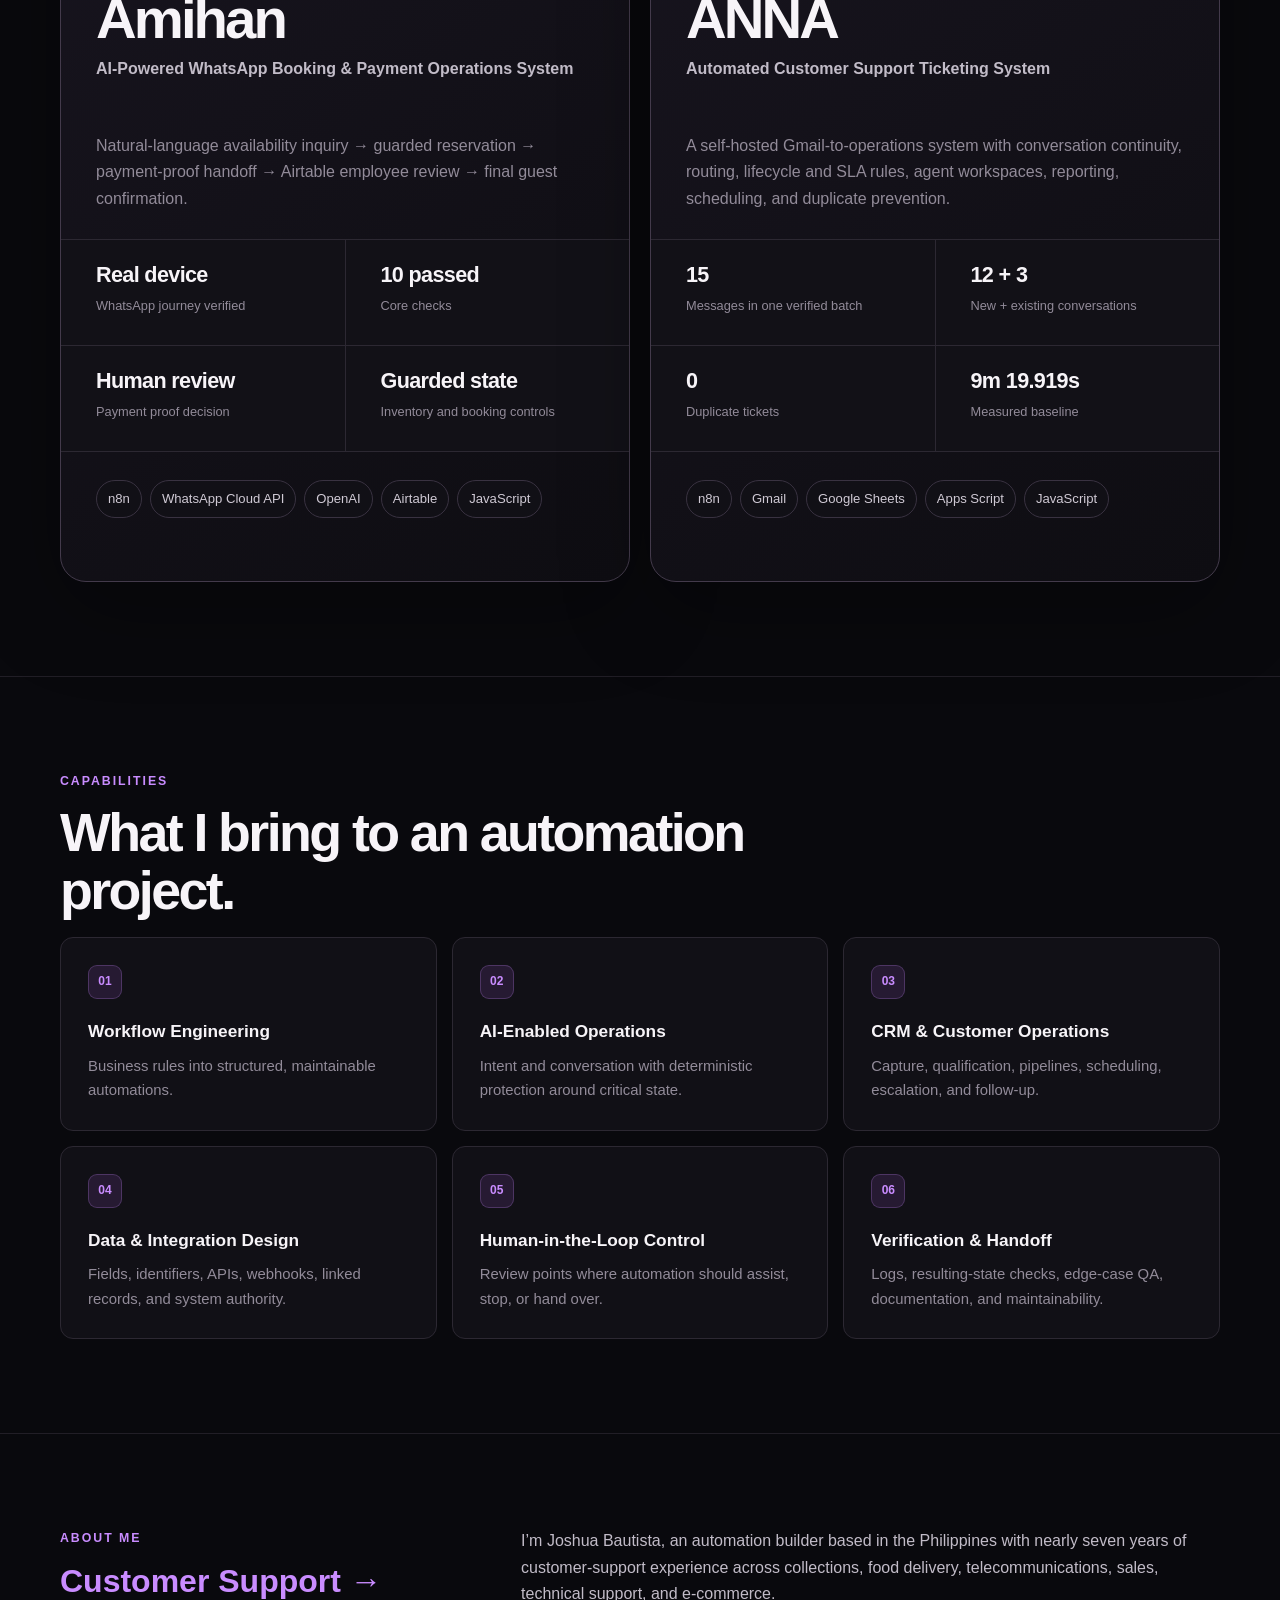
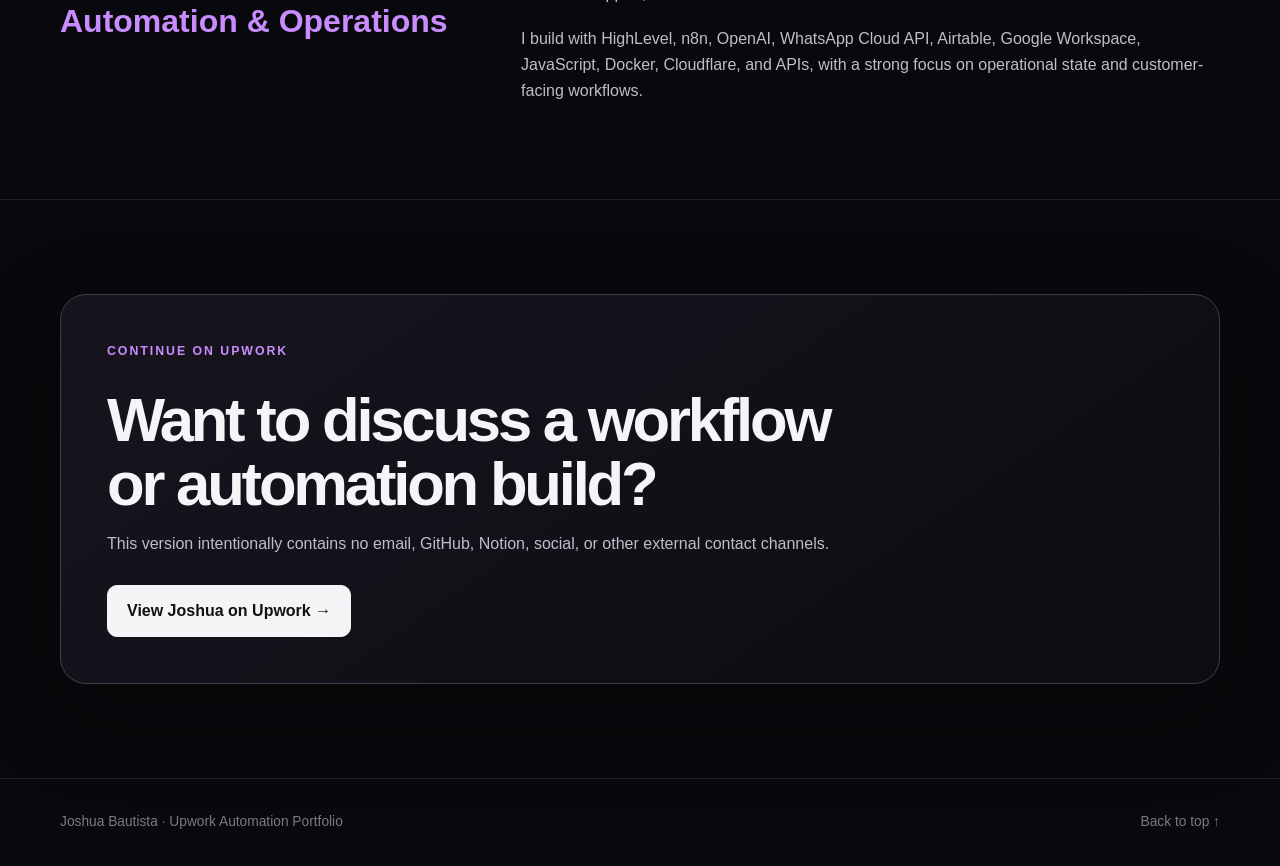
==== commit 892f4191: "Rebuild Upwork automation portfolio with completed HighLevel coverage" ====
--- a/upwork/index.html
+++ b/upwork/index.html
@@ -1,400 +1,13 @@
-<!DOCTYPE html>
-<html lang="en">
-<head>
-    <meta charset="UTF-8">
-    <meta name="viewport" content="width=device-width, initial-scale=1.0">
-
-    <title>Joshua Bautista | Upwork Automation Portfolio</title>
-    <meta
-        name="description"
-        content="Joshua Bautista's Upwork-focused automation portfolio: three verified portfolio systems spanning HighLevel CRM operations, AI-enabled WhatsApp booking, and deterministic customer-support automation."
-    >
-    <meta name="theme-color" content="#09090d">
-    <link rel="canonical" href="https://jdbautista-automations.github.io/upwork/">
-
-    <meta property="og:type" content="website">
-    <meta property="og:url" content="https://jdbautista-automations.github.io/upwork/">
-    <meta property="og:title" content="Joshua Bautista | Upwork Automation Portfolio">
-    <meta
-        property="og:description"
-        content="Three evidence-led portfolio systems for CRM customer-lifecycle operations, AI-enabled booking, and customer-support workflows."
-    >
-
-    <link rel="stylesheet" href="../assets/styles.css">
-
-    <style>
-        .project-card.highlevel {
-            --card-accent: #5b8cff;
-            grid-column: 1 / -1;
-        }
-
-        .project-card.highlevel .mini-proof-grid {
-            grid-template-columns: repeat(4, minmax(0, 1fr));
-        }
-
-        @media (max-width: 940px) {
-            .project-card.highlevel {
-                grid-column: auto;
-            }
-
-            .project-card.highlevel .mini-proof-grid {
-                grid-template-columns: repeat(2, minmax(0, 1fr));
-            }
-        }
-    </style>
-</head>
-<body>
-    <a class="skip-link" href="#main-content">Skip to content</a>
-
-    <nav class="site-nav" aria-label="Primary navigation">
-        <div class="container nav-inner">
-            <a class="brand" href="#top" aria-label="Joshua Bautista — home">
-                <span class="brand-mark" aria-hidden="true">JB</span>
-                <span>Joshua Bautista</span>
-            </a>
-
-            <div class="nav-links">
-                <a href="#projects">Projects</a>
-                <a class="hide-mobile" href="#capabilities">Capabilities</a>
-                <a class="hide-mobile" href="#about">About</a>
-                <a href="#contact">Upwork</a>
-            </div>
-        </div>
-    </nav>
-
-    <main id="main-content">
-        <header class="home-hero" id="top">
-            <div class="container">
-                <p class="eyebrow">Upwork Portfolio · Automation · CRM Workflows · AI-Enabled Operations</p>
-                <h1>
-                    I build automation systems that turn customer work into
-                    <span>reliable operations.</span>
-                </h1>
-                <p class="hero-copy">
-                    I combine nearly seven years of customer-support experience with workflow
-                    engineering to design around real business rules, customer conversations,
-                    operational state, and human decisions. Predictable work stays deterministic;
-                    AI is introduced where interpretation adds genuine value.
-                </p>
-
-                <div class="button-row">
-                    <a class="button button-primary" href="#projects">Explore the projects →</a>
-                    <a class="button button-secondary" href="#contact">Continue on Upwork</a>
-                </div>
-
-                <div class="availability-line" aria-label="Professional profile">
-                    <span>Based in the Philippines</span>
-                    <span>International remote collaboration</span>
-                    <span>Evidence-led, documentation-first delivery</span>
-                </div>
-            </div>
-        </header>
-
-        <section class="section" aria-labelledby="portfolio-boundary-title">
-            <div class="container">
-                <div class="approach-panel">
-                    <p class="section-label">Portfolio Disclosure</p>
-                    <blockquote id="portfolio-boundary-title">
-                        Three hands-on systems built as portfolio demonstrations—not presented as paid client deployments.
-                    </blockquote>
-                    <p>
-                        The HighLevel Systems portfolio, Amihan, and ANNA use fictional business scenarios and synthetic
-                        test data where appropriate. I designed, built, tested, documented, and verified the workflows to
-                        demonstrate how I approach real automation and customer-operations problems while keeping the
-                        implementation boundaries explicit.
-                    </p>
-                </div>
-            </div>
-        </section>
-
-        <section class="section" id="projects" aria-labelledby="projects-title">
-            <div class="container">
-                <p class="section-label">Selected Projects</p>
-                <h2 class="section-title" id="projects-title">Three systems. Three distinct operating models.</h2>
-                <p class="section-intro">
-                    The portfolio spans CRM and customer-lifecycle implementation, AI-enabled conversational booking,
-                    and deterministic support operations. Each project was built to exercise business rules,
-                    state, human handoff, failure controls, and verification—not just a happy-path demo.
-                </p>
-
-                <div class="project-grid">
-                    <article class="project-card highlevel">
-                        <div class="status">
-                            <span class="status-dot" aria-hidden="true"></span>
-                            HighLevel portfolio · Oakspan flagship + 8 focused demos verified
-                        </div>
-
-                        <p class="project-kicker">CRM &amp; customer lifecycle automation</p>
-                        <h3>HighLevel Systems</h3>
-                        <p class="project-subtitle">Reusable Architecture · Business-Specific Implementation</p>
-                        <p class="project-summary">
-                            A broad HighLevel implementation portfolio built around one deep flagship system and eight
-                            focused Demo Lab builds. Together they demonstrate lead qualification, appointment state,
-                            no-show recovery, speed-to-lead, buyer nurture, post-sale client onboarding, reputation
-                            follow-up, and dormant-contact reactivation without pretending every business needs the same workflow stack.
-                        </p>
-
-                        <p class="project-origin">
-                            <strong>Why it matters:</strong> Oakspan proves the full integrated operating model while
-                            smaller verified demos isolate specific CRM and lifecycle capabilities. That shows both
-                            implementation depth and the ability to adapt the same HighLevel primitives to different operations.
-                        </p>
-
-                        <div class="mini-proof-grid" aria-label="HighLevel portfolio proof points">
-                            <div class="mini-proof">
-                                <strong>12 workflows</strong>
-                                <span>Published and verified in the Oakspan flagship implementation</span>
-                            </div>
-                            <div class="mini-proof">
-                                <strong>5 channels</strong>
-                                <span>Website form, live chat, Messenger, Instagram, and email verified</span>
-                            </div>
-                            <div class="mini-proof">
-                                <strong>8 focused demos</strong>
-                                <span>Solar, Dental, Med Spa, Fitness, Real Estate, Marketing Agency, Restaurant / Café, and Auto Services verified</span>
-                            </div>
-                            <div class="mini-proof">
-                                <strong>32 evidence captures</strong>
-                                <span>Four verification screenshots for each focused Demo Lab system</span>
-                            </div>
-                        </div>
-
-                        <div class="pill-list" aria-label="HighLevel capability coverage">
-                            <span class="pill">HighLevel</span>
-                            <span class="pill">Workflows</span>
-                            <span class="pill">CRM</span>
-                            <span class="pill">Custom Fields</span>
-                            <span class="pill">Tasks</span>
-                            <span class="pill">Opportunities</span>
-                            <span class="pill">Pipelines</span>
-                            <span class="pill">Calendars</span>
-                            <span class="pill">Reputation</span>
-                            <span class="pill">Reactivation</span>
-                            <span class="pill">Human Handoff</span>
-                        </div>
-
-                        <div class="button-row">
-                            <a class="button button-primary" href="../projects/highlevel/">View HighLevel systems →</a>
-                            <a class="button button-secondary" href="../projects/oakspan/#evidence">Oakspan flagship evidence</a>
-                        </div>
-                    </article>
-
-                    <article class="project-card amihan">
-                        <div class="status">
-                            <span class="status-dot" aria-hidden="true"></span>
-                            Live end-to-end MVP · Real-device verified
-                        </div>
-
-                        <p class="project-kicker">AI-enabled booking operations</p>
-                        <h3>Amihan</h3>
-                        <p class="project-subtitle">AI-Powered WhatsApp Booking &amp; Payment Operations System</p>
-                        <p class="project-summary">
-                            A real WhatsApp journey from natural-language availability inquiry to guarded reservation,
-                            payment-proof handoff, Airtable employee review, and final guest confirmation.
-                        </p>
-
-                        <p class="project-origin">
-                            <strong>Why it matters:</strong> the chatbot is part of an operating workflow rather than a standalone
-                            conversation. AI handles interpretation while deterministic rules protect booking state, inventory,
-                            payment review, and repeat actions.
-                        </p>
-
-                        <div class="mini-proof-grid" aria-label="Amihan proof points">
-                            <div class="mini-proof">
-                                <strong>Real device</strong>
-                                <span>Verified inbound and outbound WhatsApp journey</span>
-                            </div>
-                            <div class="mini-proof">
-                                <strong>10 passed</strong>
-                                <span>Core live-flow verification checks</span>
-                            </div>
-                            <div class="mini-proof">
-                                <strong>Human review</strong>
-                                <span>Employee approves or rejects submitted payment proof</span>
-                            </div>
-                            <div class="mini-proof">
-                                <strong>Guarded state</strong>
-                                <span>Inventory, booking, and repeat-review controls</span>
-                            </div>
-                        </div>
-
-                        <div class="pill-list" aria-label="Amihan technology stack">
-                            <span class="pill">Self-hosted n8n</span>
-                            <span class="pill">WhatsApp Cloud API</span>
-                            <span class="pill">OpenAI</span>
-                            <span class="pill">Airtable</span>
-                            <span class="pill">JavaScript</span>
-                            <span class="pill">Docker</span>
-                            <span class="pill">Cloudflare</span>
-                        </div>
-
-                        <div class="button-row">
-                            <a class="button button-primary" href="../projects/amihan/">View Amihan case study →</a>
-                        </div>
-                    </article>
-
-                    <article class="project-card anna">
-                        <div class="status">
-                            <span class="status-dot" aria-hidden="true"></span>
-                            Production-verified portfolio build · ANNA v2.3.2
-                        </div>
-
-                        <p class="project-kicker">Deterministic support operations</p>
-                        <h3>ANNA</h3>
-                        <p class="project-subtitle">Automated Customer Support Ticketing System</p>
-                        <p class="project-summary">
-                            A self-hosted Gmail-to-operations system with conversation continuity, routing,
-                            lifecycle and SLA rules, agent workspaces, reporting, auditability, and cross-month ticket authority.
-                        </p>
-
-                        <p class="project-origin">
-                            <strong>Why it matters:</strong> the system shows how inbound customer communication can be turned into
-                            structured operational records while protecting continuity, status authority, scheduling rules,
-                            follow-up logic, and duplicate prevention.
-                        </p>
-
-                        <div class="mini-proof-grid" aria-label="ANNA proof points">
-                            <div class="mini-proof">
-                                <strong>15</strong>
-                                <span>Messages processed in one verified execution</span>
-                            </div>
-                            <div class="mini-proof">
-                                <strong>12 + 3</strong>
-                                <span>New conversations + existing replies</span>
-                            </div>
-                            <div class="mini-proof">
-                                <strong>0</strong>
-                                <span>Duplicate tickets in the validated batch</span>
-                            </div>
-                            <div class="mini-proof">
-                                <strong>9m 19.919s</strong>
-                                <span>Measured full-batch baseline</span>
-                            </div>
-                        </div>
-
-                        <div class="pill-list" aria-label="ANNA technology stack">
-                            <span class="pill">Self-hosted n8n</span>
-                            <span class="pill">Gmail</span>
-                            <span class="pill">Google Sheets</span>
-                            <span class="pill">Apps Script</span>
-                            <span class="pill">JavaScript</span>
-                            <span class="pill">Docker</span>
-                        </div>
-
-                        <div class="button-row">
-                            <a class="button button-primary" href="../projects/anna-v2/">View ANNA case study →</a>
-                        </div>
-                    </article>
-                </div>
-            </div>
-        </section>
-
-        <section class="section" id="capabilities" aria-labelledby="capabilities-title">
-            <div class="container">
-                <p class="section-label">Capabilities</p>
-                <h2 class="section-title" id="capabilities-title">What I bring to an automation project.</h2>
-                <p class="section-intro">
-                    The tools change. The core work does not: understand the operation, model the state,
-                    connect the systems, protect critical decisions, verify the result, and make it maintainable.
-                </p>
-
-                <div class="capability-grid">
-                    <article class="capability-card">
-                        <span class="capability-number">01</span>
-                        <h3>Workflow Engineering</h3>
-                        <p>Translate business rules into structured automations with explicit branches, state, ownership, retries, and handoff.</p>
-                    </article>
-                    <article class="capability-card">
-                        <span class="capability-number">02</span>
-                        <h3>AI-Enabled Operations</h3>
-                        <p>Use language models for intent, extraction, summarization, and conversation while deterministic logic protects critical state.</p>
-                    </article>
-                    <article class="capability-card">
-                        <span class="capability-number">03</span>
-                        <h3>CRM &amp; Customer Operations</h3>
-                        <p>Design lead intake, qualification, pipelines, support queues, routing, escalation, scheduling, and customer continuity.</p>
-                    </article>
-                    <article class="capability-card">
-                        <span class="capability-number">04</span>
-                        <h3>Data &amp; Integration Design</h3>
-                        <p>Map fields, identifiers, linked records, lifecycle state, APIs, webhooks, and system authority across connected tools.</p>
-                    </article>
-                    <article class="capability-card">
-                        <span class="capability-number">05</span>
-                        <h3>Human-in-the-Loop Control</h3>
-                        <p>Place clear staff review and decision points where automation should assist, stop, escalate, or hand over.</p>
-                    </article>
-                    <article class="capability-card">
-                        <span class="capability-number">06</span>
-                        <h3>Verification &amp; Handoff</h3>
-                        <p>Test edge cases, compare execution logs with resulting records, document boundaries, and make remote handoff easier.</p>
-                    </article>
-                </div>
-            </div>
-        </section>
-
-        <section class="section" id="about" aria-labelledby="about-title">
-            <div class="container about-grid">
-                <div>
-                    <p class="section-label">About Me</p>
-                    <h2 class="about-heading" id="about-title">Customer Support → Automation &amp; Operations</h2>
-                </div>
-
-                <div class="about-copy">
-                    <p>
-                        I’m Joshua Bautista, an automation builder based in the Philippines with nearly seven years
-                        of customer-support experience across collections, food delivery, telecommunications, sales,
-                        technical support, and e-commerce.
-                    </p>
-                    <p>
-                        That background gives me a practical view of the work surrounding customer service:
-                        monitoring conversations, maintaining records, handling exceptions, coordinating handoffs,
-                        protecting service levels, and keeping the customer informed.
-                    </p>
-                    <p>
-                        I now combine that operational perspective with <strong>HighLevel, n8n, OpenAI,
-                        WhatsApp Cloud API, Airtable, Gmail, Google Sheets, Apps Script, JavaScript, Docker,
-                        Cloudflare, and API integrations</strong> to build systems around real operational work.
-                    </p>
-                    <p>
-                        I’m also direct about implementation boundaries. If a connector or platform is new to me,
-                        I do not present it as past production experience; I scope it, work from the API and platform
-                        documentation, test it carefully, and document the resulting behavior.
-                    </p>
-                </div>
-            </div>
-        </section>
-
-        <section class="section" id="contact" aria-labelledby="contact-title">
-            <div class="container">
-                <div class="contact-panel">
-                    <p class="section-label">Upwork</p>
-                    <h2 id="contact-title">Continue the conversation on Upwork.</h2>
-                    <p>
-                        For any project discussion before a contract begins, please message me through Upwork.
-                        I keep pre-contract communication on-platform.
-                    </p>
-
-                    <div class="contact-links">
-                        <a
-                            class="button button-primary"
-                            href="https://www.upwork.com/freelancers/~01811f71e224a9a5d6?mp_source=share"
-                            target="_blank"
-                            rel="noopener noreferrer"
-                        >View Joshua on Upwork →</a>
-                    </div>
-                </div>
-            </div>
-        </section>
-    </main>
-
-    <footer class="site-footer">
-        <div class="container footer-inner">
-            <span>© 2026 Joshua Bautista · Automation &amp; Customer Operations Systems</span>
-            <div class="footer-links">
-                <a href="#top">Back to top ↑</a>
-            </div>
-        </div>
-    </footer>
-</body>
-</html>
+<!DOCTYPE html><html lang="en"><head><meta charset="UTF-8"><meta name="viewport" content="width=device-width,initial-scale=1.0"><title>Joshua Bautista | Upwork Automation Portfolio</title><meta name="description" content="Upwork-focused automation portfolio by Joshua Bautista: HighLevel CRM systems, AI-enabled booking operations, and deterministic customer-support automation."><meta name="theme-color" content="#09090d"><link rel="canonical" href="https://jdbautista-automations.github.io/upwork/"><link rel="stylesheet" href="../assets/styles.css">
+<style>.upwork-badge{display:inline-flex;padding:7px 10px;border:1px solid rgba(85,216,121,.3);border-radius:999px;color:var(--success);font-size:.75rem;font-weight:850} .highlevel-suite{--card-accent:#5b8cff;grid-column:1/-1;border:1px solid rgba(91,140,255,.35);background:radial-gradient(circle at 90% 8%,rgba(91,140,255,.14),transparent 24rem),linear-gradient(145deg,var(--surface-raised),#0d0c11)} .suite-grid{display:grid;grid-template-columns:minmax(0,1.35fr) minmax(280px,.65fr);gap:32px} .suite-stats{display:grid;grid-template-columns:repeat(2,minmax(0,1fr));gap:10px} .suite-stat{padding:16px;border:1px solid var(--border);border-radius:14px;background:rgba(255,255,255,.018)} .suite-stat strong{display:block} .suite-stat span{color:var(--text-muted);font-size:.8rem} .mini-demo-grid{display:grid;grid-template-columns:repeat(3,minmax(0,1fr));gap:10px;margin-top:24px} .mini-demo{padding:16px;border:1px solid var(--border);border-radius:14px;background:rgba(255,255,255,.015)} .mini-demo>span{color:#5b8cff;font-size:.68rem;font-weight:900} .mini-demo strong,.mini-demo small{display:block} .mini-demo small{margin-top:4px;color:var(--text-muted);line-height:1.35} .mini-demo em{display:inline-block;margin-top:9px;padding:4px 7px;border:1px solid rgba(85,216,121,.28);border-radius:999px;color:var(--success);font-size:.68rem;font-style:normal;font-weight:800} .lifecycle-line{display:flex;flex-wrap:wrap;gap:7px;margin-top:22px} .lifecycle-line span{padding:7px 9px;border:1px solid rgba(85,216,121,.28);border-radius:999px;color:var(--success);font-size:.72rem;font-weight:780;background:rgba(85,216,121,.04)} @media(max-width:950px){.suite-grid{grid-template-columns:1fr}.mini-demo-grid{grid-template-columns:repeat(2,1fr)}} @media(max-width:620px){.mini-demo-grid,.suite-stats{grid-template-columns:1fr}}</style></head><body><a class="skip-link" href="#main">Skip to content</a>
+<nav class="site-nav"><div class="container nav-inner"><a class="brand" href="#top"><span class="brand-mark">JB</span><span>Joshua Bautista</span></a><div class="nav-links"><a href="#projects">Projects</a><a class="hide-mobile" href="#capabilities">Capabilities</a><a class="hide-mobile" href="#about">About</a><a href="#contact">Upwork</a></div></div></nav>
+<main id="main"><header class="home-hero" id="top"><div class="container"><span class="upwork-badge">Upwork-only portfolio view</span><p class="eyebrow">Automation · CRM Workflows · AI-Enabled Operations</p><h1>I build automation systems that turn customer work into <span>reliable operations.</span></h1><p class="hero-copy">I combine nearly seven years of customer-support experience with workflow engineering to design around real business rules, customer conversations, operational state, and human decisions. Predictable work stays deterministic; AI is introduced where interpretation adds genuine value.</p><div class="button-row"><a class="button button-primary" href="#projects">Explore the systems →</a><a class="button button-secondary" href="https://www.upwork.com/freelancers/~01811f71e224a9a5d6?mp_source=share" target="_blank" rel="noopener noreferrer">View Joshua on Upwork</a></div></div></header>
+<section class="section"><div class="container"><div class="approach-panel"><p class="section-label">Portfolio Disclosure</p><blockquote>Hands-on portfolio systems—built, tested, and documented by me, not presented as paid client deployments.</blockquote><p>The scenarios use fictional businesses and synthetic test data where appropriate. Evidence is included to show workflow behavior and resulting operational state while keeping implementation boundaries explicit.</p></div></div></section>
+<section class="section" id="projects"><div class="container"><p class="section-label">Selected Projects</p><h2 class="section-title">Three systems. Three distinct operating models.</h2><p class="section-intro">This Upwork view mirrors the core automation portfolio while removing external contact channels. The only outbound contact CTA is Upwork.</p><div class="project-grid">
+<article class="project-card highlevel-suite"><div class="status"><span class="status-dot"></span>HighLevel systems portfolio · Oakspan flagship + 9 focused demos verified</div><div class="suite-grid"><div><p class="project-kicker">CRM & customer lifecycle automation</p><h3>HighLevel Systems</h3><p class="project-subtitle">Reusable Architecture · Business-Specific Implementation</p><p class="project-summary">One full integrated flagship implementation plus nine focused business-process demos. Together they cover Capture, Respond, Organize, Nurture, Convert, Recover, Onboard, Reputation, and Reactivate.</p><p class="project-origin"><strong>Flagship:</strong> Oakspan Roofing & Exteriors — 12 verified workflows across five channels, pipelines, calendars, tasks, and customer lifecycle state.</p><div class="lifecycle-line"><span>Capture ✓</span><span>Respond ✓</span><span>Organize ✓</span><span>Nurture ✓</span><span>Convert ✓</span><span>Recover ✓</span><span>Onboard ✓</span><span>Reputation ✓</span><span>Reactivate ✓</span></div></div><div class="suite-stats"><div class="suite-stat"><strong>12 workflows</strong><span>Oakspan flagship</span></div><div class="suite-stat"><strong>5 channels</strong><span>Verified in Oakspan</span></div><div class="suite-stat"><strong>9 focused demos</strong><span>Lifecycle coverage complete</span></div><div class="suite-stat"><strong>36 captures</strong><span>Four per focused demo</span></div></div></div><div class="mini-demo-grid"><div class="mini-demo"><span>01</span><strong>Solar Contractor</strong><small>Lead Qualification + Pipeline Sync</small><em>Organize</em></div><div class="mini-demo"><span>02</span><strong>Dental Clinic</strong><small>Appointment Booking + Status Sync</small><em>Convert</em></div><div class="mini-demo"><span>03</span><strong>Med Spa</strong><small>No-Show Recovery + Rebooking</small><em>Recover</em></div><div class="mini-demo"><span>04</span><strong>Fitness Studio</strong><small>Speed-to-Lead + Progress Sync</small><em>Respond</em></div><div class="mini-demo"><span>05</span><strong>Real Estate</strong><small>Buyer Nurture + Readiness Progression</small><em>Nurture</em></div><div class="mini-demo"><span>06</span><strong>Marketing Agency</strong><small>Client Onboarding + Internal Handoff</small><em>Onboard</em></div><div class="mini-demo"><span>07</span><strong>Restaurant / Café</strong><small>Completion-Triggered Review Request</small><em>Reputation</em></div><div class="mini-demo"><span>08</span><strong>Auto Services</strong><small>Dormant Contact Reactivation + Reply Sync</small><em>Reactivate</em></div><div class="mini-demo"><span>09</span><strong>Coach / Consultant</strong><small>Consultation Funnel + CRM Entry</small><em>Capture</em></div></div><div class="button-row"><a class="button button-primary" href="highlevel/">View Upwork HighLevel case study →</a></div></article>
+<article class="project-card amihan"><div class="status"><span class="status-dot"></span>Live end-to-end MVP · Real-device verified</div><p class="project-kicker">AI-enabled booking operations</p><h3>Amihan</h3><p class="project-subtitle">AI-Powered WhatsApp Booking & Payment Operations System</p><p class="project-summary">Natural-language availability inquiry → guarded reservation → payment-proof handoff → Airtable employee review → final guest confirmation.</p><div class="mini-proof-grid"><div class="mini-proof"><strong>Real device</strong><span>WhatsApp journey verified</span></div><div class="mini-proof"><strong>10 passed</strong><span>Core checks</span></div><div class="mini-proof"><strong>Human review</strong><span>Payment proof decision</span></div><div class="mini-proof"><strong>Guarded state</strong><span>Inventory and booking controls</span></div></div><div class="pill-list"><span class="pill">n8n</span><span class="pill">WhatsApp Cloud API</span><span class="pill">OpenAI</span><span class="pill">Airtable</span><span class="pill">JavaScript</span></div></article>
+<article class="project-card anna"><div class="status"><span class="status-dot"></span>Production-verified portfolio build · ANNA v2.3.2</div><p class="project-kicker">Deterministic support operations</p><h3>ANNA</h3><p class="project-subtitle">Automated Customer Support Ticketing System</p><p class="project-summary">A self-hosted Gmail-to-operations system with conversation continuity, routing, lifecycle and SLA rules, agent workspaces, reporting, scheduling, and duplicate prevention.</p><div class="mini-proof-grid"><div class="mini-proof"><strong>15</strong><span>Messages in one verified batch</span></div><div class="mini-proof"><strong>12 + 3</strong><span>New + existing conversations</span></div><div class="mini-proof"><strong>0</strong><span>Duplicate tickets</span></div><div class="mini-proof"><strong>9m 19.919s</strong><span>Measured baseline</span></div></div><div class="pill-list"><span class="pill">n8n</span><span class="pill">Gmail</span><span class="pill">Google Sheets</span><span class="pill">Apps Script</span><span class="pill">JavaScript</span></div></article>
+</div></div></section>
+<section class="section" id="capabilities"><div class="container"><p class="section-label">Capabilities</p><h2 class="section-title">What I bring to an automation project.</h2><div class="capability-grid"><article class="capability-card"><span class="capability-number">01</span><h3>Workflow Engineering</h3><p>Business rules into structured, maintainable automations.</p></article><article class="capability-card"><span class="capability-number">02</span><h3>AI-Enabled Operations</h3><p>Intent and conversation with deterministic protection around critical state.</p></article><article class="capability-card"><span class="capability-number">03</span><h3>CRM & Customer Operations</h3><p>Capture, qualification, pipelines, scheduling, escalation, and follow-up.</p></article><article class="capability-card"><span class="capability-number">04</span><h3>Data & Integration Design</h3><p>Fields, identifiers, APIs, webhooks, linked records, and system authority.</p></article><article class="capability-card"><span class="capability-number">05</span><h3>Human-in-the-Loop Control</h3><p>Review points where automation should assist, stop, or hand over.</p></article><article class="capability-card"><span class="capability-number">06</span><h3>Verification & Handoff</h3><p>Logs, resulting-state checks, edge-case QA, documentation, and maintainability.</p></article></div></div></section>
+<section class="section" id="about"><div class="container about-grid"><div><p class="section-label">About Me</p><h2 class="about-heading">Customer Support → Automation & Operations</h2></div><div class="about-copy"><p>I’m Joshua Bautista, an automation builder based in the Philippines with nearly seven years of customer-support experience across collections, food delivery, telecommunications, sales, technical support, and e-commerce.</p><p>I build with HighLevel, n8n, OpenAI, WhatsApp Cloud API, Airtable, Google Workspace, JavaScript, Docker, Cloudflare, and APIs, with a strong focus on operational state and customer-facing workflows.</p></div></div></section>
+<section class="section" id="contact"><div class="container"><div class="contact-panel"><p class="section-label">Continue on Upwork</p><h2>Want to discuss a workflow or automation build?</h2><p>This version intentionally contains no email, GitHub, Notion, social, or other external contact channels.</p><div class="contact-links"><a class="button button-primary" href="https://www.upwork.com/freelancers/~01811f71e224a9a5d6?mp_source=share" target="_blank" rel="noopener noreferrer">View Joshua on Upwork →</a></div></div></div></section></main><footer class="site-footer"><div class="container footer-inner"><span>Joshua Bautista · Upwork Automation Portfolio</span><a href="#top">Back to top ↑</a></div></footer></body></html>
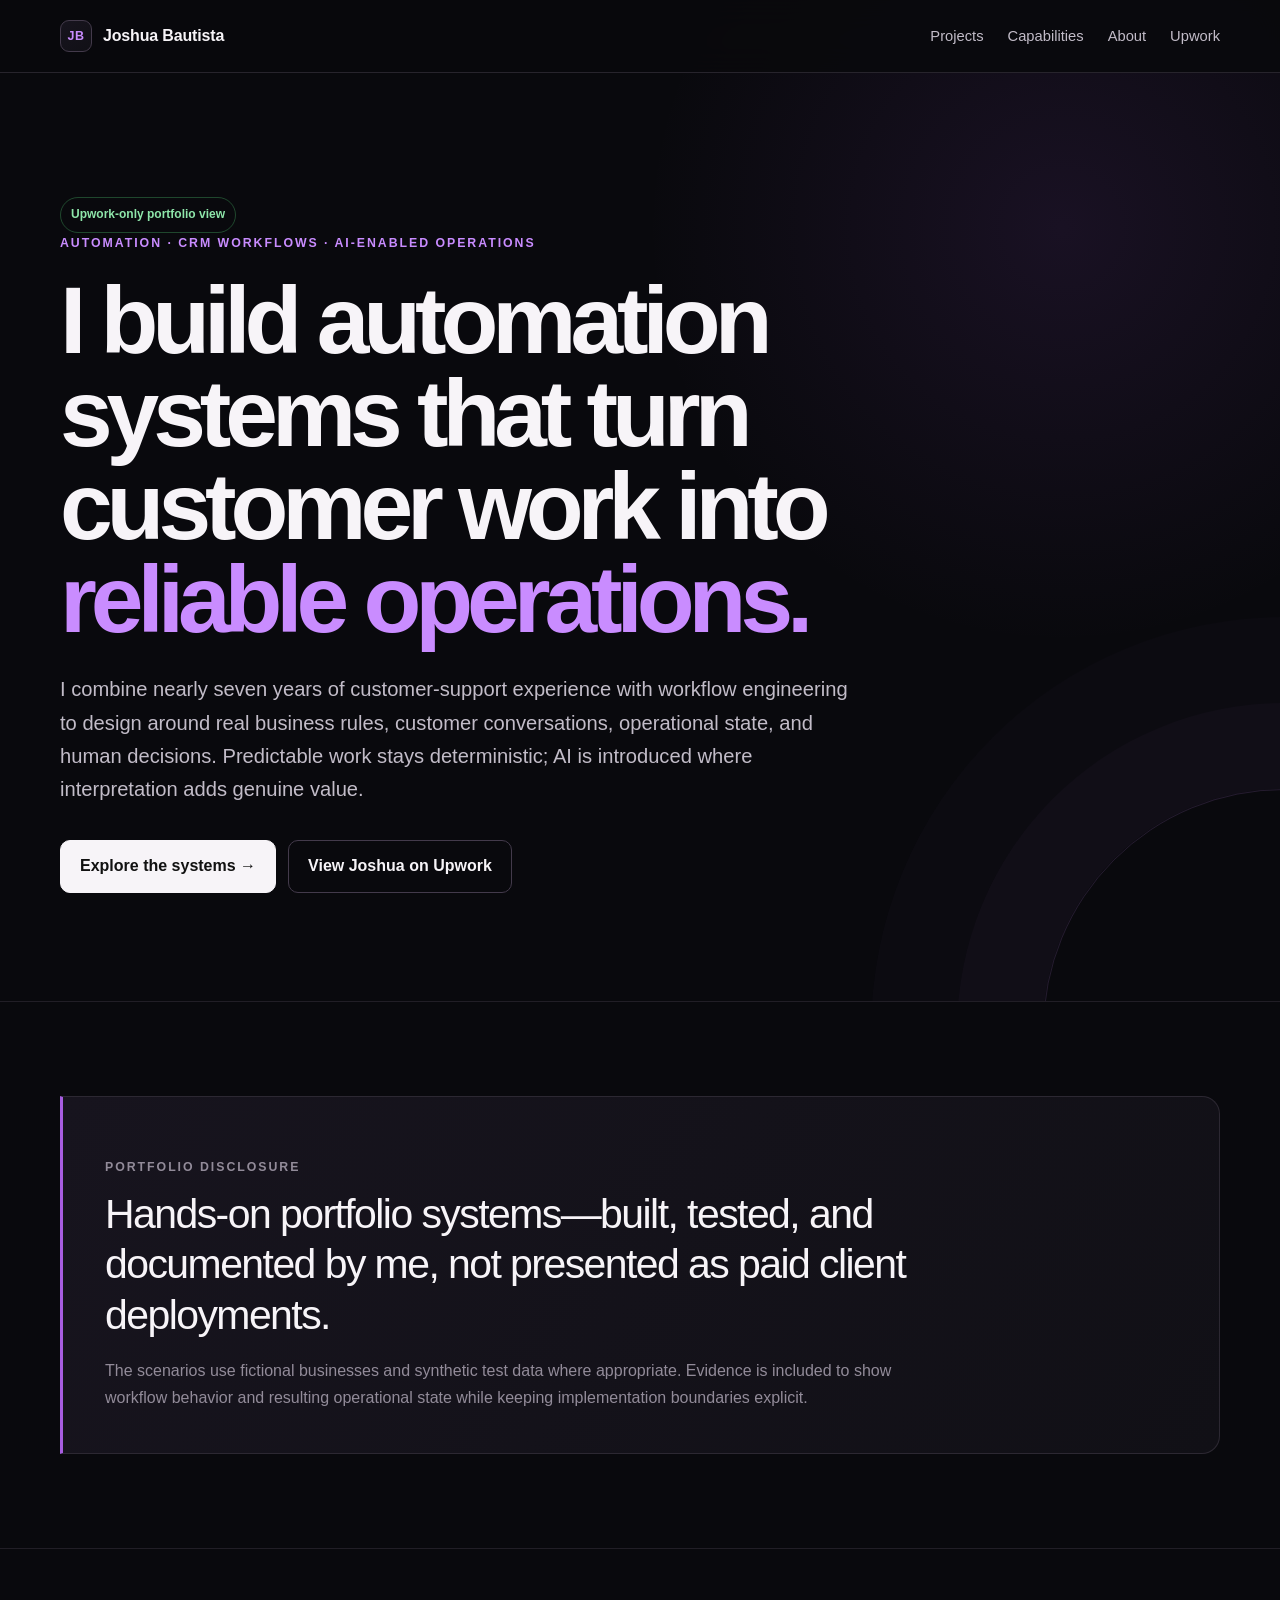
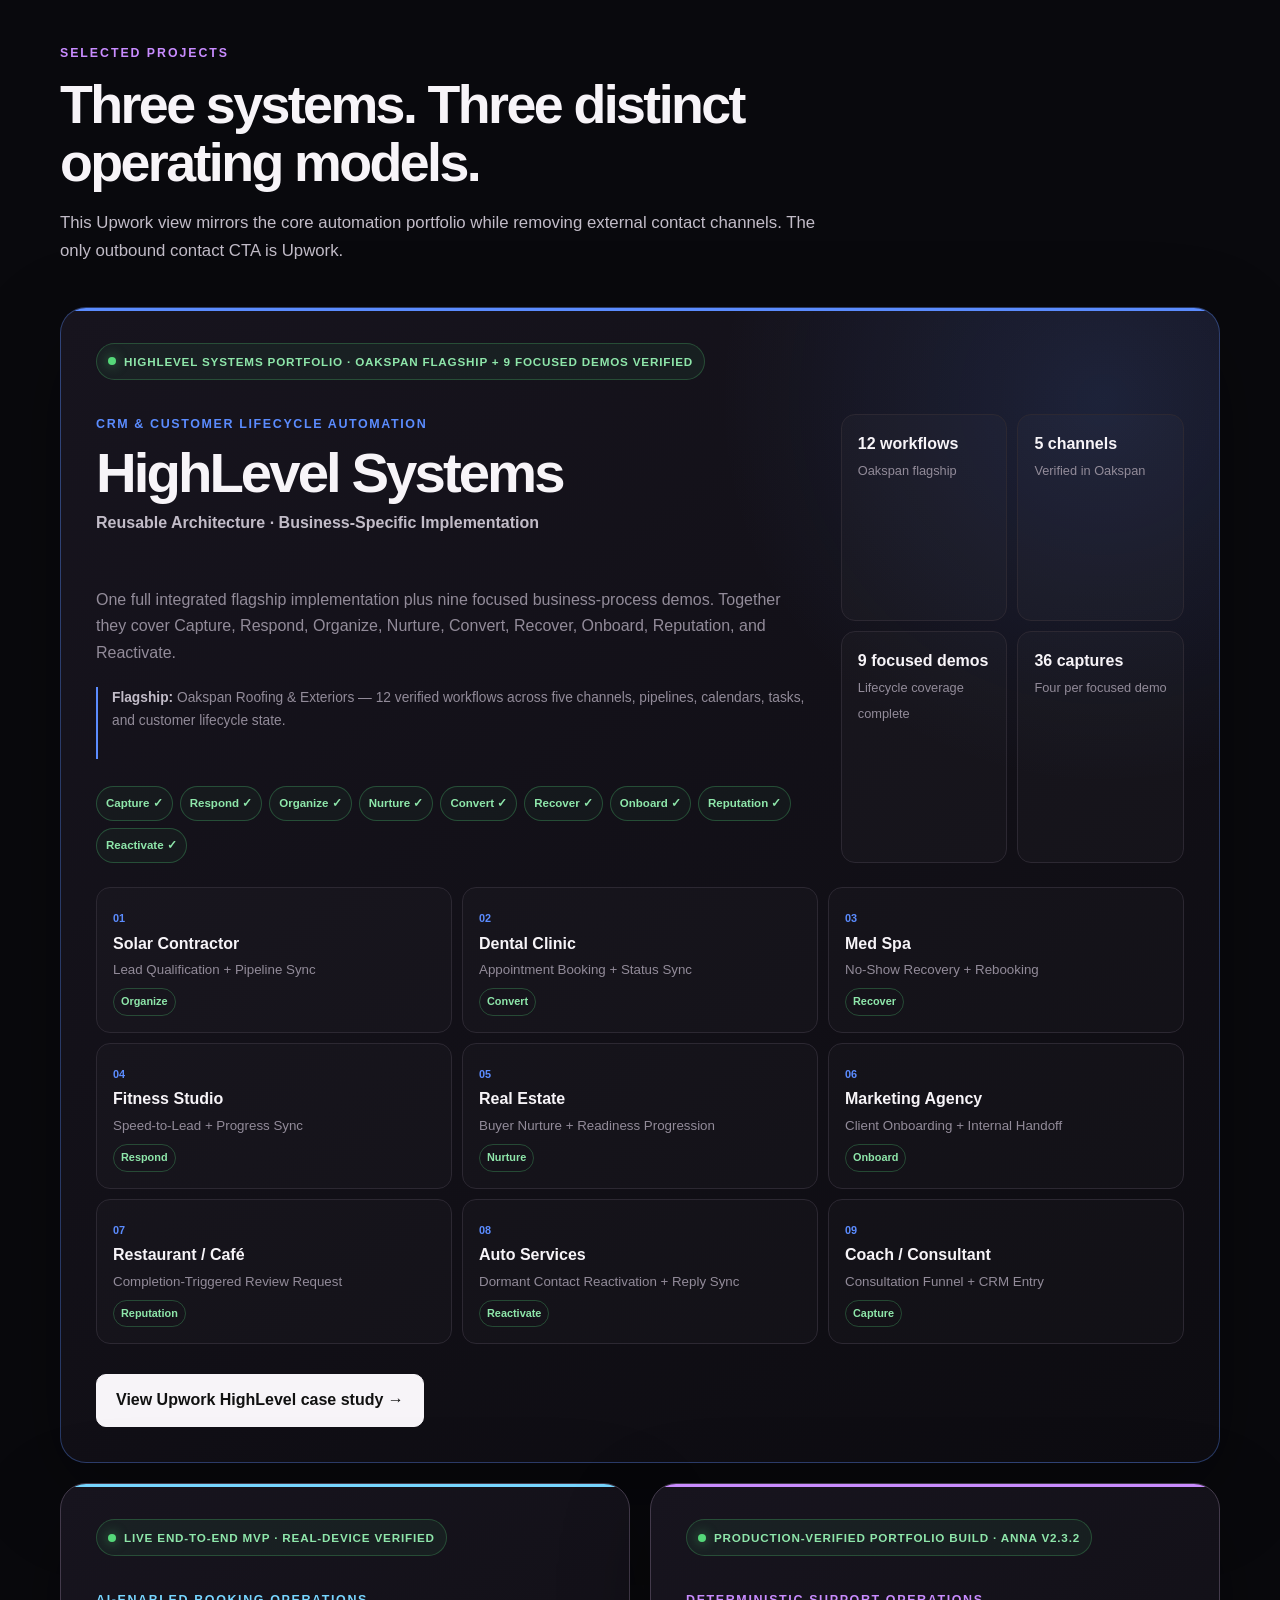
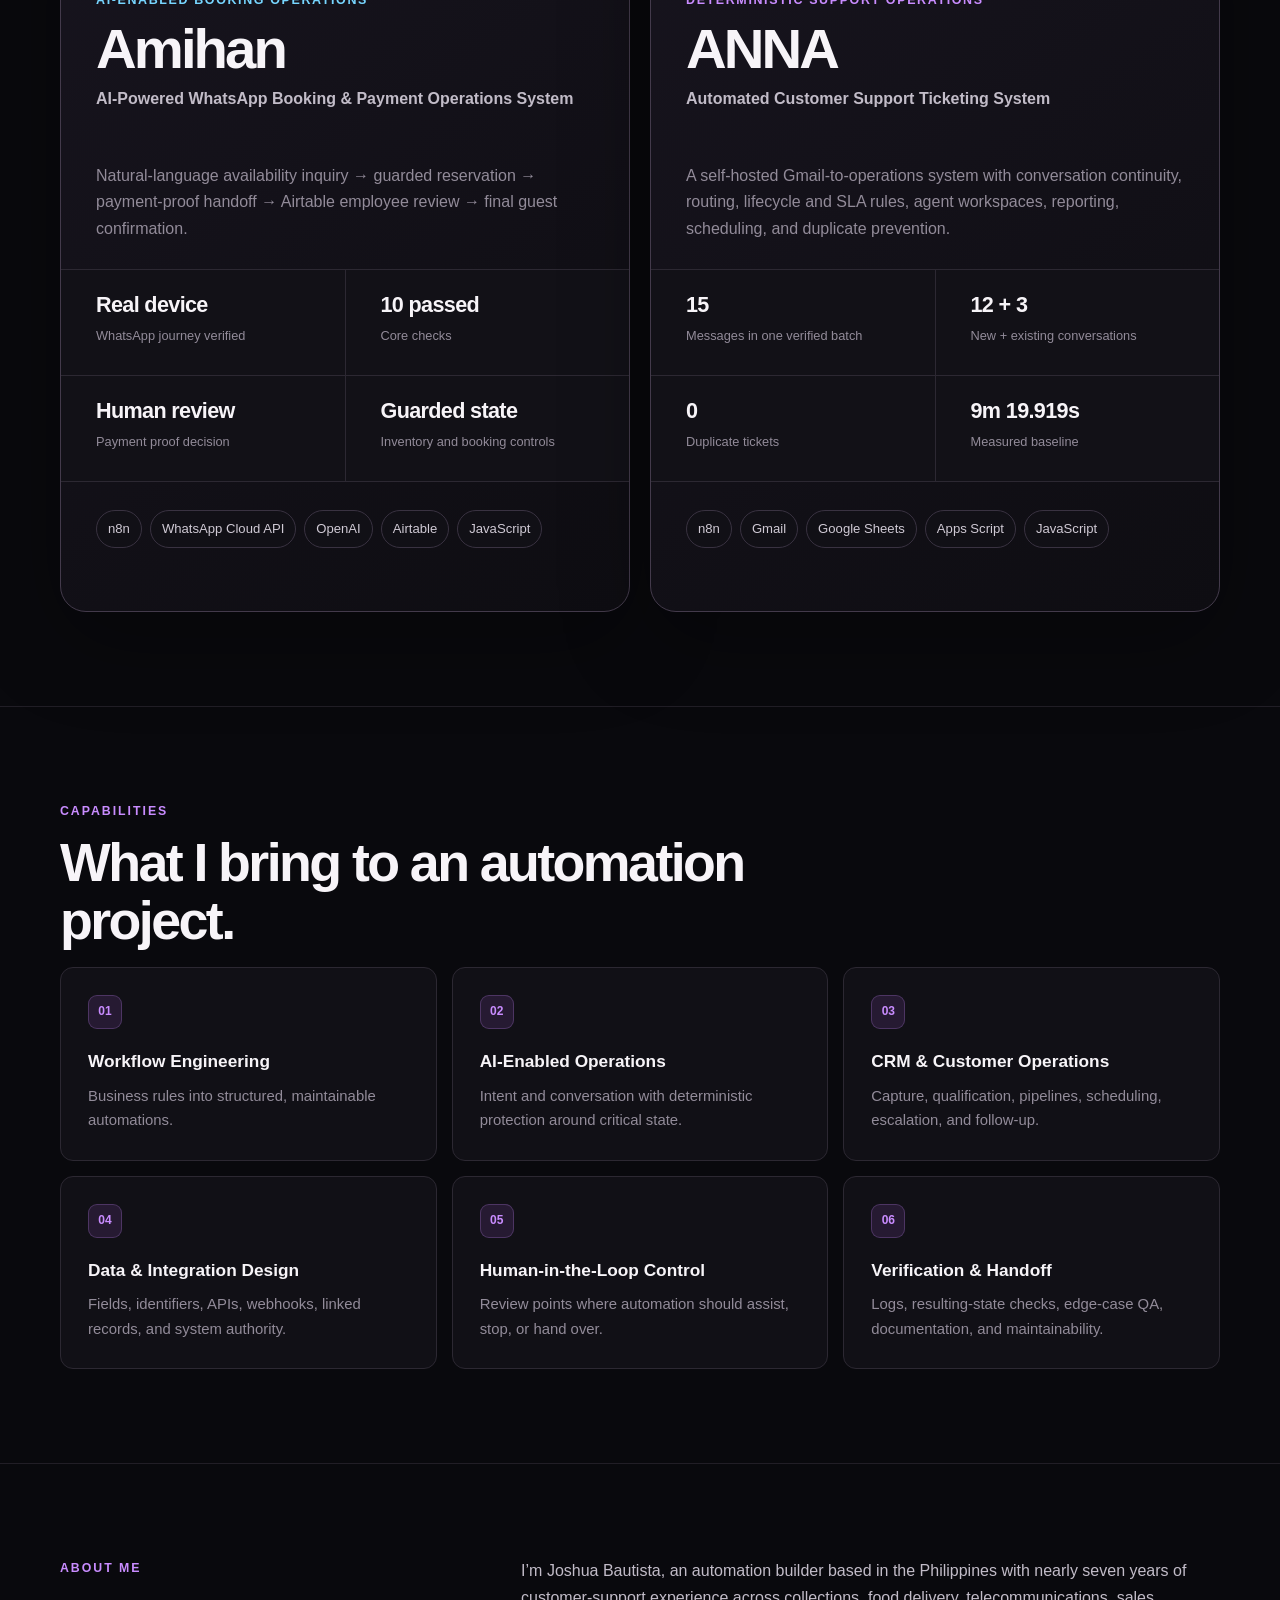
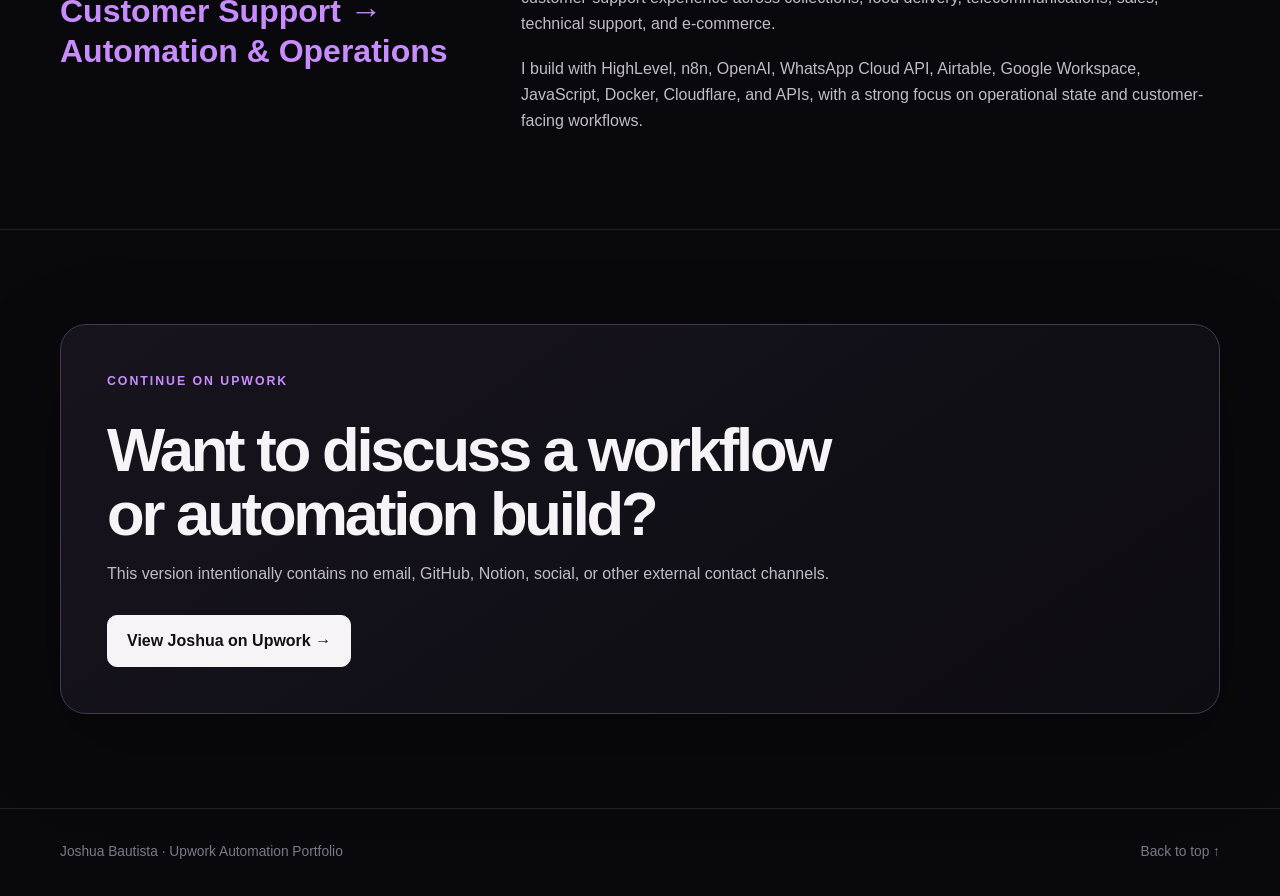
==== commit 434998e2: "Match Upwork HighLevel portfolio spacing" ====
--- a/upwork/index.html
+++ b/upwork/index.html
@@ -1,5 +1,5 @@
 <!DOCTYPE html><html lang="en"><head><meta charset="UTF-8"><meta name="viewport" content="width=device-width,initial-scale=1.0"><title>Joshua Bautista | Upwork Automation Portfolio</title><meta name="description" content="Upwork-focused automation portfolio by Joshua Bautista: HighLevel CRM systems, AI-enabled booking operations, and deterministic customer-support automation."><meta name="theme-color" content="#09090d"><link rel="canonical" href="https://jdbautista-automations.github.io/upwork/"><link rel="stylesheet" href="../assets/styles.css">
-<style>.upwork-badge{display:inline-flex;padding:7px 10px;border:1px solid rgba(85,216,121,.3);border-radius:999px;color:var(--success);font-size:.75rem;font-weight:850} .highlevel-suite{--card-accent:#5b8cff;grid-column:1/-1;border:1px solid rgba(91,140,255,.35);background:radial-gradient(circle at 90% 8%,rgba(91,140,255,.14),transparent 24rem),linear-gradient(145deg,var(--surface-raised),#0d0c11)} .suite-grid{display:grid;grid-template-columns:minmax(0,1.35fr) minmax(280px,.65fr);gap:32px} .suite-stats{display:grid;grid-template-columns:repeat(2,minmax(0,1fr));gap:10px} .suite-stat{padding:16px;border:1px solid var(--border);border-radius:14px;background:rgba(255,255,255,.018)} .suite-stat strong{display:block} .suite-stat span{color:var(--text-muted);font-size:.8rem} .mini-demo-grid{display:grid;grid-template-columns:repeat(3,minmax(0,1fr));gap:10px;margin-top:24px} .mini-demo{padding:16px;border:1px solid var(--border);border-radius:14px;background:rgba(255,255,255,.015)} .mini-demo>span{color:#5b8cff;font-size:.68rem;font-weight:900} .mini-demo strong,.mini-demo small{display:block} .mini-demo small{margin-top:4px;color:var(--text-muted);line-height:1.35} .mini-demo em{display:inline-block;margin-top:9px;padding:4px 7px;border:1px solid rgba(85,216,121,.28);border-radius:999px;color:var(--success);font-size:.68rem;font-style:normal;font-weight:800} .lifecycle-line{display:flex;flex-wrap:wrap;gap:7px;margin-top:22px} .lifecycle-line span{padding:7px 9px;border:1px solid rgba(85,216,121,.28);border-radius:999px;color:var(--success);font-size:.72rem;font-weight:780;background:rgba(85,216,121,.04)} @media(max-width:950px){.suite-grid{grid-template-columns:1fr}.mini-demo-grid{grid-template-columns:repeat(2,1fr)}} @media(max-width:620px){.mini-demo-grid,.suite-stats{grid-template-columns:1fr}}</style></head><body><a class="skip-link" href="#main">Skip to content</a>
+<style>.upwork-badge{display:inline-flex;padding:7px 10px;border:1px solid rgba(85,216,121,.3);border-radius:999px;color:var(--success);font-size:.75rem;font-weight:850} .highlevel-suite{--card-accent:#5b8cff;grid-column:1/-1;border:1px solid rgba(91,140,255,.35);background:radial-gradient(circle at 90% 8%,rgba(91,140,255,.14),transparent 24rem),linear-gradient(145deg,var(--surface-raised),#0d0c11)} .suite-grid{display:grid;grid-template-columns:minmax(0,1.35fr) minmax(280px,.65fr);gap:32px} .suite-stats{display:grid;grid-template-columns:repeat(2,minmax(0,1fr));gap:10px} .suite-stat{padding:16px;border:1px solid var(--border);border-radius:14px;background:rgba(255,255,255,.018)} .suite-stat strong{display:block} .suite-stat span{color:var(--text-muted);font-size:.8rem} .mini-demo-grid{display:grid;grid-template-columns:repeat(3,minmax(0,1fr));gap:10px;margin-top:24px} .mini-demo{padding:16px;border:1px solid var(--border);border-radius:14px;background:rgba(255,255,255,.015)} .mini-demo>span{color:#5b8cff;font-size:.68rem;font-weight:900} .mini-demo strong,.mini-demo small{display:block} .mini-demo small{margin-top:4px;color:var(--text-muted);line-height:1.35} .mini-demo em{display:inline-block;margin-top:9px;padding:4px 7px;border:1px solid rgba(85,216,121,.28);border-radius:999px;color:var(--success);font-size:.68rem;font-style:normal;font-weight:800} .lifecycle-line{display:flex;flex-wrap:wrap;gap:7px;margin-top:22px} .lifecycle-line span{padding:7px 9px;border:1px solid rgba(85,216,121,.28);border-radius:999px;color:var(--success);font-size:.72rem;font-weight:780;background:rgba(85,216,121,.04)} .highlevel-suite>.button-row{margin-top:30px} @media(max-width:950px){.suite-grid{grid-template-columns:1fr}.mini-demo-grid{grid-template-columns:repeat(2,1fr)}} @media(max-width:620px){.mini-demo-grid,.suite-stats{grid-template-columns:1fr}}</style></head><body><a class="skip-link" href="#main">Skip to content</a>
 <nav class="site-nav"><div class="container nav-inner"><a class="brand" href="#top"><span class="brand-mark">JB</span><span>Joshua Bautista</span></a><div class="nav-links"><a href="#projects">Projects</a><a class="hide-mobile" href="#capabilities">Capabilities</a><a class="hide-mobile" href="#about">About</a><a href="#contact">Upwork</a></div></div></nav>
 <main id="main"><header class="home-hero" id="top"><div class="container"><span class="upwork-badge">Upwork-only portfolio view</span><p class="eyebrow">Automation · CRM Workflows · AI-Enabled Operations</p><h1>I build automation systems that turn customer work into <span>reliable operations.</span></h1><p class="hero-copy">I combine nearly seven years of customer-support experience with workflow engineering to design around real business rules, customer conversations, operational state, and human decisions. Predictable work stays deterministic; AI is introduced where interpretation adds genuine value.</p><div class="button-row"><a class="button button-primary" href="#projects">Explore the systems →</a><a class="button button-secondary" href="https://www.upwork.com/freelancers/~01811f71e224a9a5d6?mp_source=share" target="_blank" rel="noopener noreferrer">View Joshua on Upwork</a></div></div></header>
 <section class="section"><div class="container"><div class="approach-panel"><p class="section-label">Portfolio Disclosure</p><blockquote>Hands-on portfolio systems—built, tested, and documented by me, not presented as paid client deployments.</blockquote><p>The scenarios use fictional businesses and synthetic test data where appropriate. Evidence is included to show workflow behavior and resulting operational state while keeping implementation boundaries explicit.</p></div></div></section>
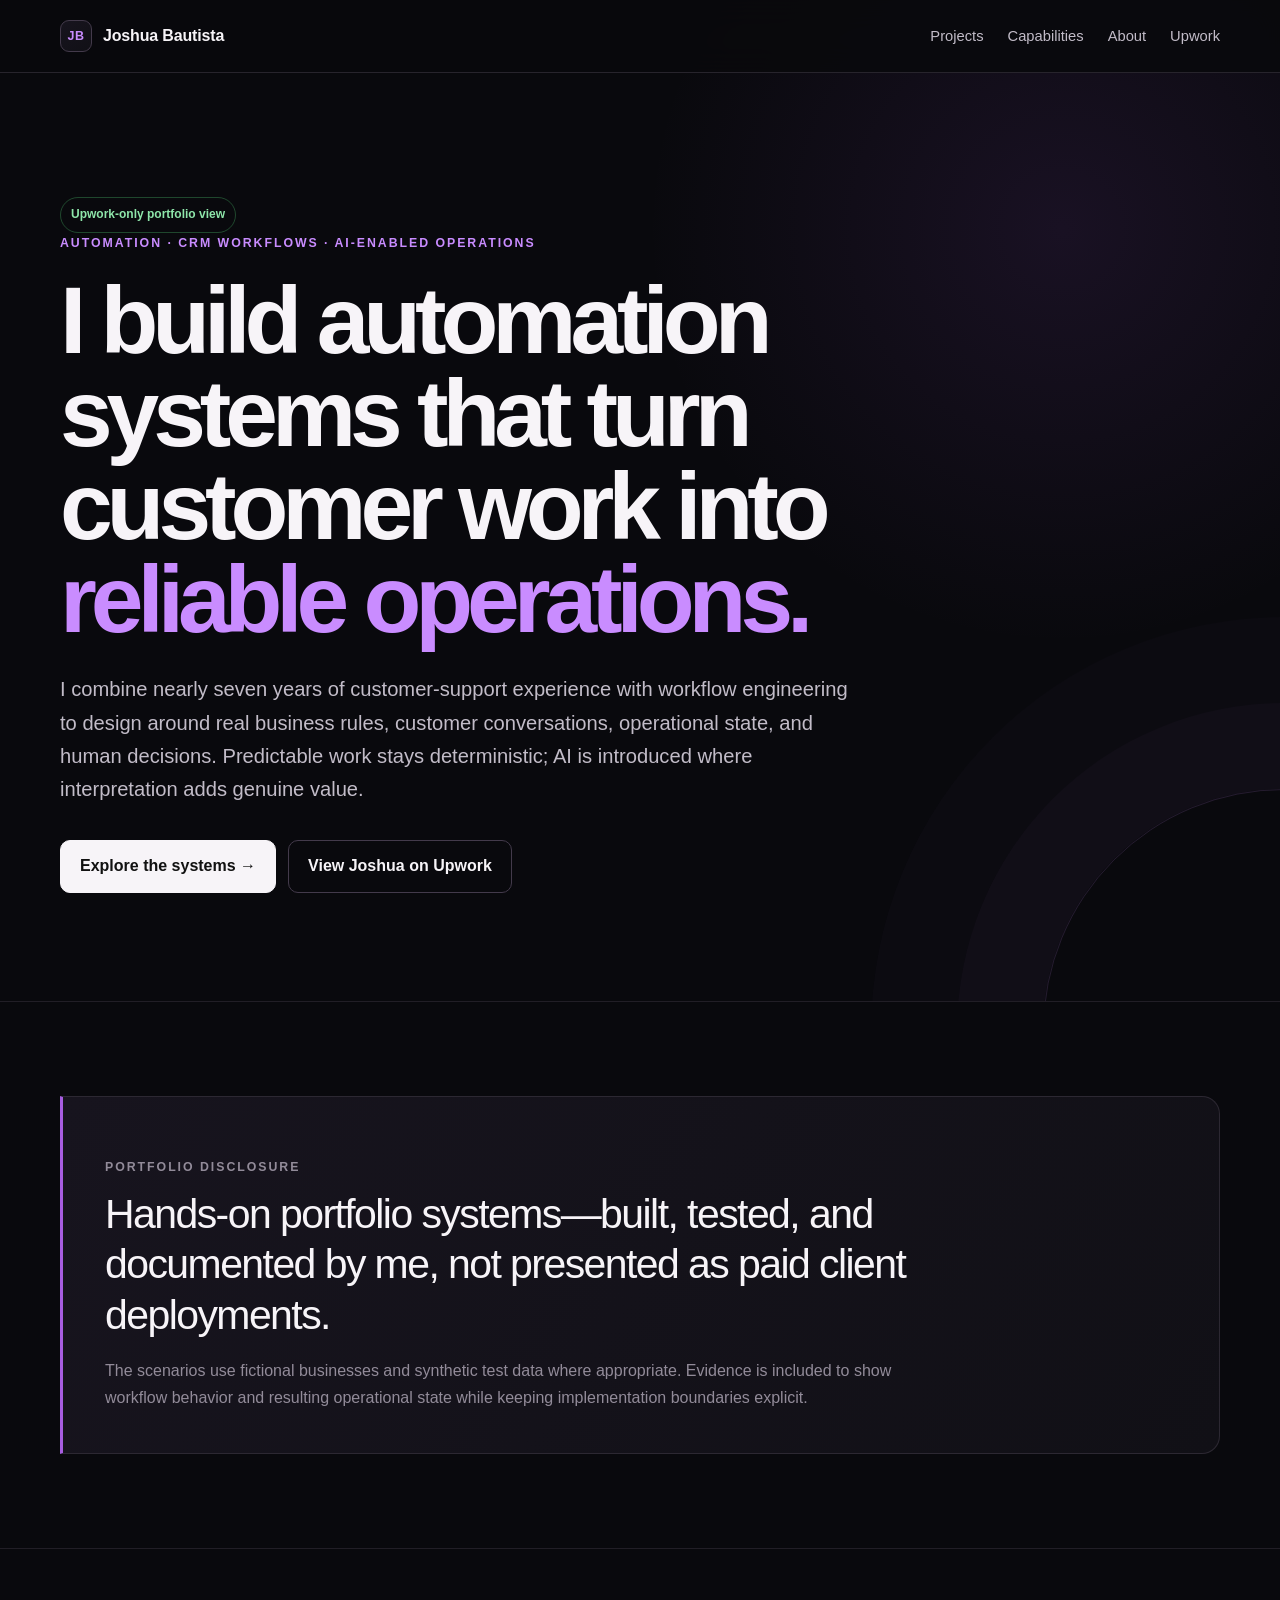
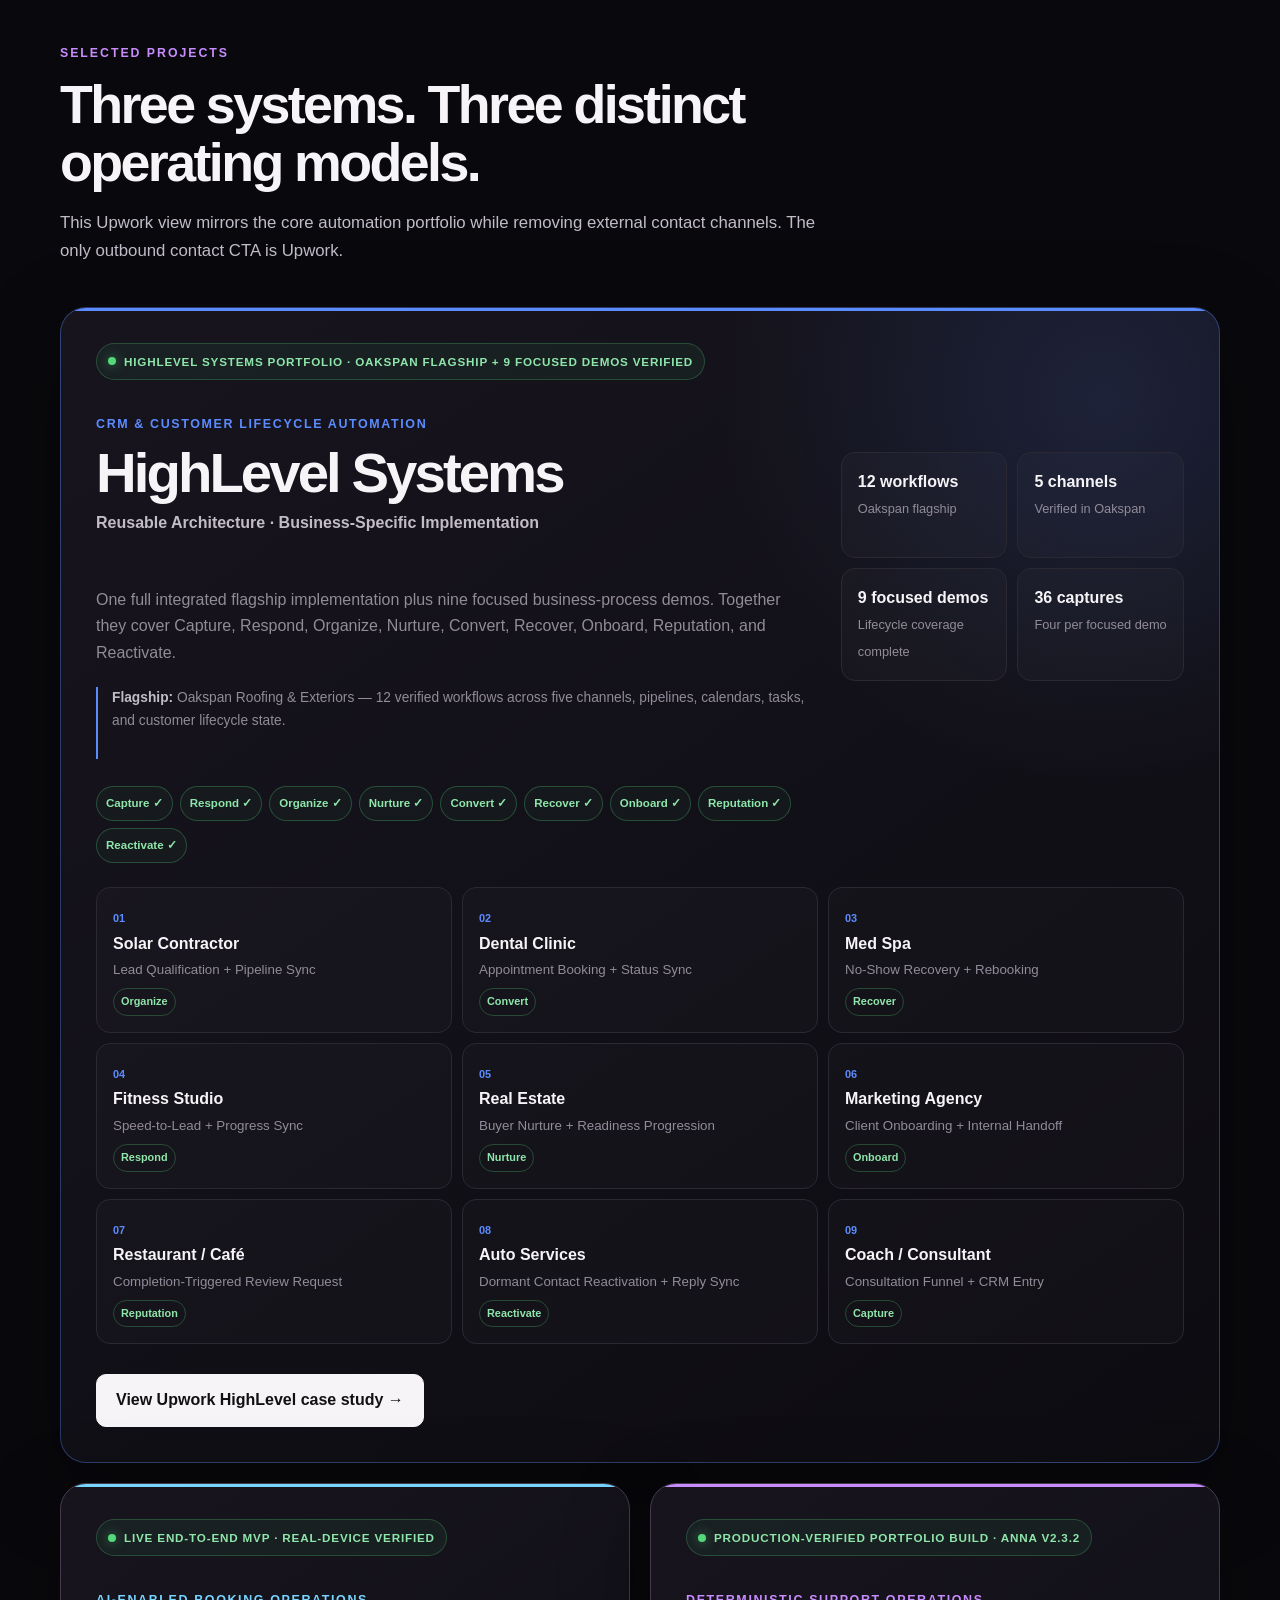
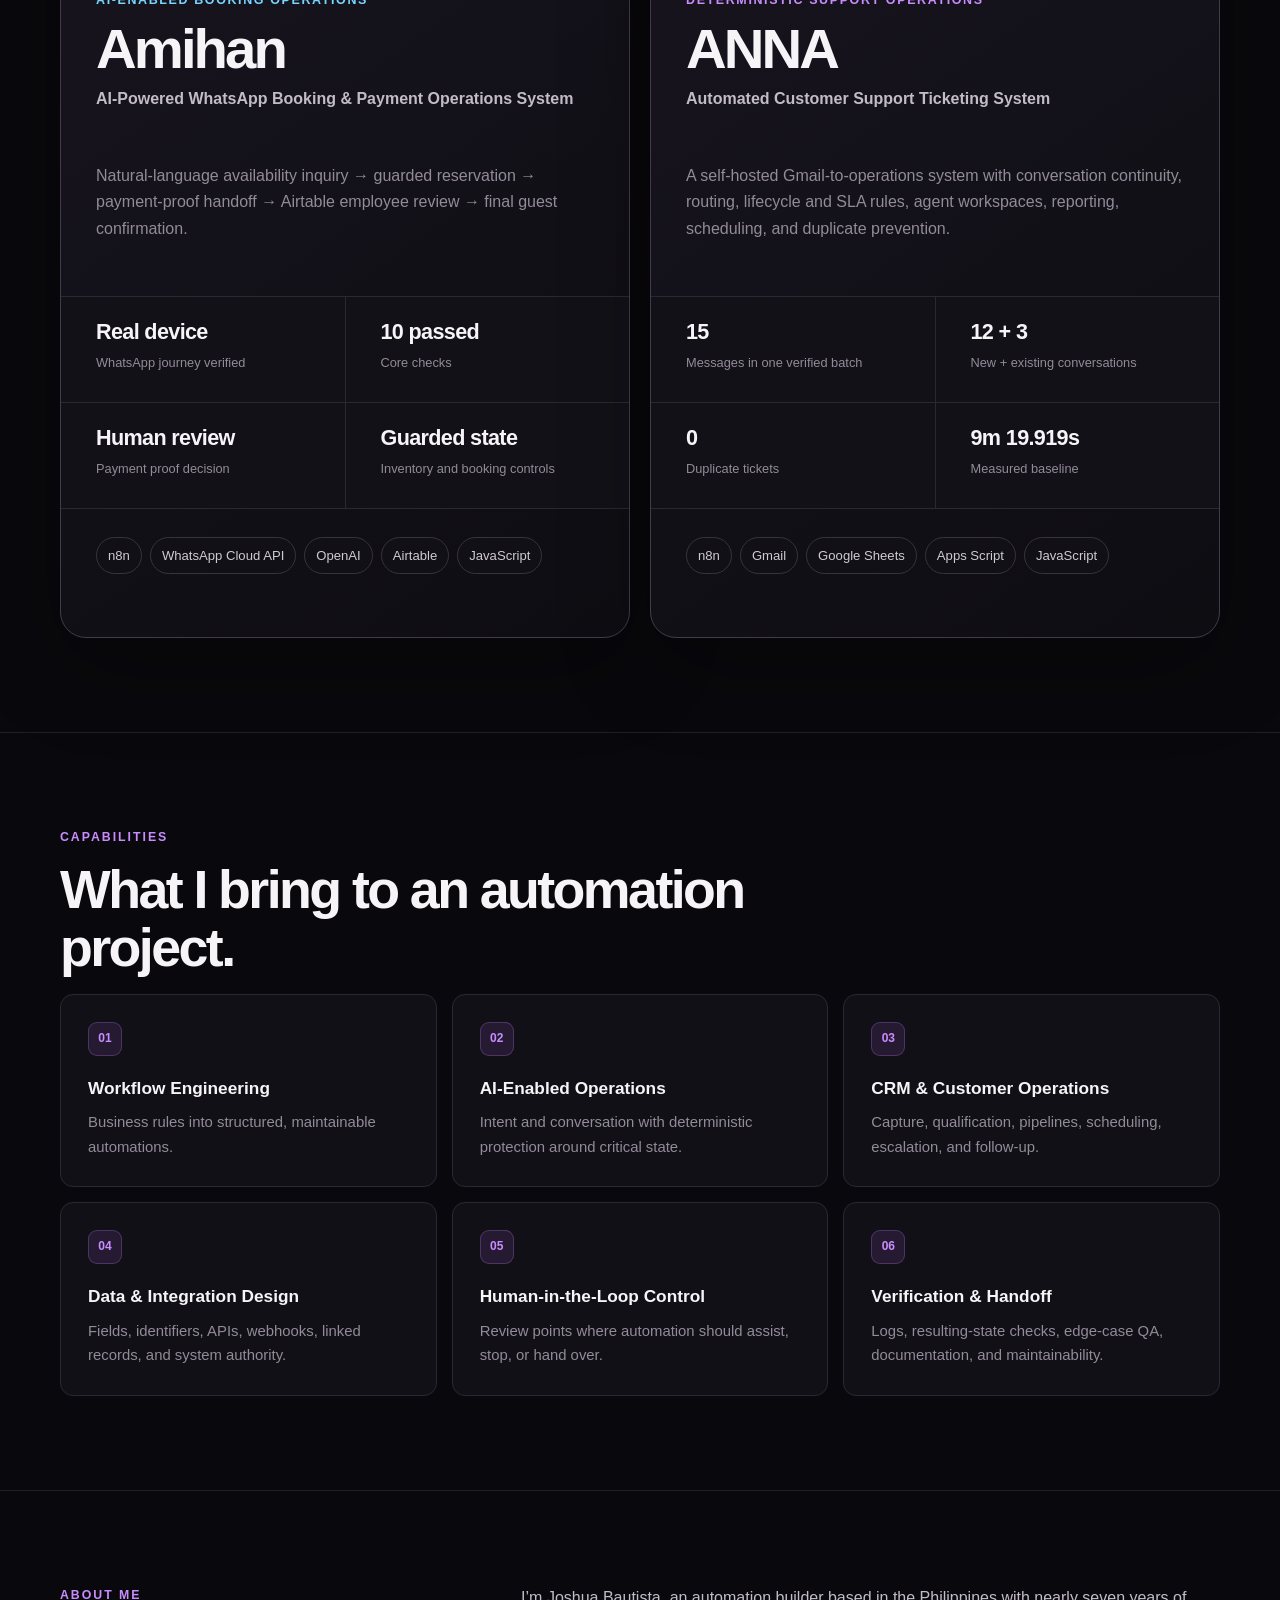
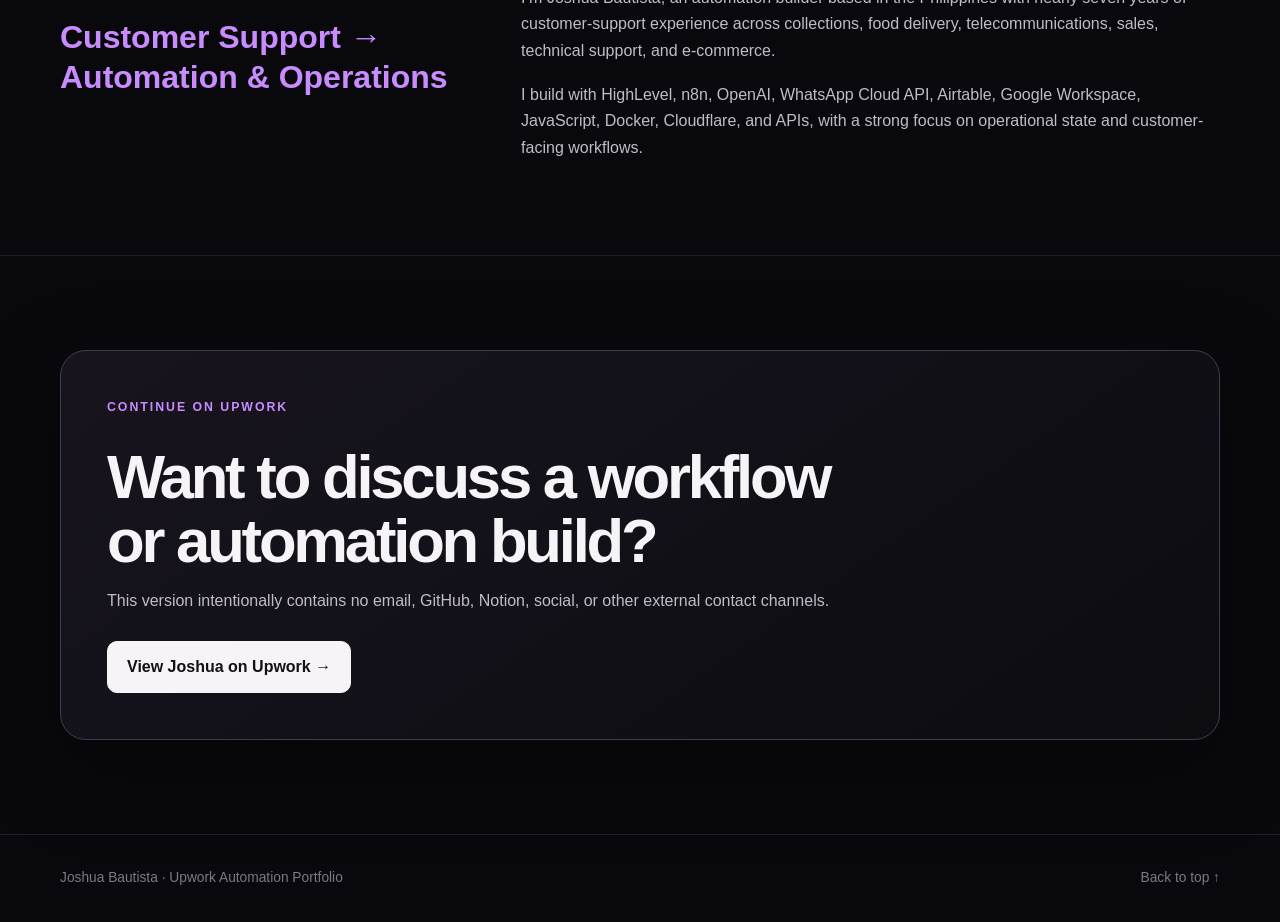
==== commit faa205a0: "Match Upwork portfolio project alignment" ====
--- a/upwork/index.html
+++ b/upwork/index.html
@@ -1,5 +1,5 @@
 <!DOCTYPE html><html lang="en"><head><meta charset="UTF-8"><meta name="viewport" content="width=device-width,initial-scale=1.0"><title>Joshua Bautista | Upwork Automation Portfolio</title><meta name="description" content="Upwork-focused automation portfolio by Joshua Bautista: HighLevel CRM systems, AI-enabled booking operations, and deterministic customer-support automation."><meta name="theme-color" content="#09090d"><link rel="canonical" href="https://jdbautista-automations.github.io/upwork/"><link rel="stylesheet" href="../assets/styles.css">
-<style>.upwork-badge{display:inline-flex;padding:7px 10px;border:1px solid rgba(85,216,121,.3);border-radius:999px;color:var(--success);font-size:.75rem;font-weight:850} .highlevel-suite{--card-accent:#5b8cff;grid-column:1/-1;border:1px solid rgba(91,140,255,.35);background:radial-gradient(circle at 90% 8%,rgba(91,140,255,.14),transparent 24rem),linear-gradient(145deg,var(--surface-raised),#0d0c11)} .suite-grid{display:grid;grid-template-columns:minmax(0,1.35fr) minmax(280px,.65fr);gap:32px} .suite-stats{display:grid;grid-template-columns:repeat(2,minmax(0,1fr));gap:10px} .suite-stat{padding:16px;border:1px solid var(--border);border-radius:14px;background:rgba(255,255,255,.018)} .suite-stat strong{display:block} .suite-stat span{color:var(--text-muted);font-size:.8rem} .mini-demo-grid{display:grid;grid-template-columns:repeat(3,minmax(0,1fr));gap:10px;margin-top:24px} .mini-demo{padding:16px;border:1px solid var(--border);border-radius:14px;background:rgba(255,255,255,.015)} .mini-demo>span{color:#5b8cff;font-size:.68rem;font-weight:900} .mini-demo strong,.mini-demo small{display:block} .mini-demo small{margin-top:4px;color:var(--text-muted);line-height:1.35} .mini-demo em{display:inline-block;margin-top:9px;padding:4px 7px;border:1px solid rgba(85,216,121,.28);border-radius:999px;color:var(--success);font-size:.68rem;font-style:normal;font-weight:800} .lifecycle-line{display:flex;flex-wrap:wrap;gap:7px;margin-top:22px} .lifecycle-line span{padding:7px 9px;border:1px solid rgba(85,216,121,.28);border-radius:999px;color:var(--success);font-size:.72rem;font-weight:780;background:rgba(85,216,121,.04)} .highlevel-suite>.button-row{margin-top:30px} @media(max-width:950px){.suite-grid{grid-template-columns:1fr}.mini-demo-grid{grid-template-columns:repeat(2,1fr)}} @media(max-width:620px){.mini-demo-grid,.suite-stats{grid-template-columns:1fr}}</style></head><body><a class="skip-link" href="#main">Skip to content</a>
+<style>.upwork-badge{display:inline-flex;padding:7px 10px;border:1px solid rgba(85,216,121,.3);border-radius:999px;color:var(--success);font-size:.75rem;font-weight:850} .highlevel-suite{--card-accent:#5b8cff;grid-column:1/-1;border:1px solid rgba(91,140,255,.35);background:radial-gradient(circle at 90% 8%,rgba(91,140,255,.14),transparent 24rem),linear-gradient(145deg,var(--surface-raised),#0d0c11)} .suite-grid{display:grid;grid-template-columns:minmax(0,1.35fr) minmax(280px,.65fr);gap:32px;align-items:start} .suite-stats{align-self:start;display:grid;grid-template-columns:repeat(2,minmax(0,1fr));gap:10px;margin-top:38px} .suite-stat{min-height:106px;padding:16px;border:1px solid var(--border);border-radius:14px;background:rgba(255,255,255,.018)} .suite-stat strong{display:block} .suite-stat span{color:var(--text-muted);font-size:.8rem} .mini-demo-grid{display:grid;grid-template-columns:repeat(3,minmax(0,1fr));gap:10px;margin-top:24px} .mini-demo{padding:16px;border:1px solid var(--border);border-radius:14px;background:rgba(255,255,255,.015)} .mini-demo>span{color:#5b8cff;font-size:.68rem;font-weight:900} .mini-demo strong,.mini-demo small{display:block} .mini-demo small{margin-top:4px;color:var(--text-muted);line-height:1.35} .mini-demo em{display:inline-block;margin-top:9px;padding:4px 7px;border:1px solid rgba(85,216,121,.28);border-radius:999px;color:var(--success);font-size:.68rem;font-style:normal;font-weight:800} .lifecycle-line{display:flex;flex-wrap:wrap;gap:7px;margin-top:22px} .lifecycle-line span{padding:7px 9px;border:1px solid rgba(85,216,121,.28);border-radius:999px;color:var(--success);font-size:.72rem;font-weight:780;background:rgba(85,216,121,.04)} .highlevel-suite>.button-row{margin-top:30px} .project-card.amihan .project-summary,.project-card.anna .project-summary{min-height:6.6em} @media(max-width:950px){.suite-grid{grid-template-columns:1fr}.suite-stats{margin-top:0}.mini-demo-grid{grid-template-columns:repeat(2,1fr)}.project-card.amihan .project-summary,.project-card.anna .project-summary{min-height:0}} @media(max-width:620px){.mini-demo-grid,.suite-stats{grid-template-columns:1fr}}</style></head><body><a class="skip-link" href="#main">Skip to content</a>
 <nav class="site-nav"><div class="container nav-inner"><a class="brand" href="#top"><span class="brand-mark">JB</span><span>Joshua Bautista</span></a><div class="nav-links"><a href="#projects">Projects</a><a class="hide-mobile" href="#capabilities">Capabilities</a><a class="hide-mobile" href="#about">About</a><a href="#contact">Upwork</a></div></div></nav>
 <main id="main"><header class="home-hero" id="top"><div class="container"><span class="upwork-badge">Upwork-only portfolio view</span><p class="eyebrow">Automation · CRM Workflows · AI-Enabled Operations</p><h1>I build automation systems that turn customer work into <span>reliable operations.</span></h1><p class="hero-copy">I combine nearly seven years of customer-support experience with workflow engineering to design around real business rules, customer conversations, operational state, and human decisions. Predictable work stays deterministic; AI is introduced where interpretation adds genuine value.</p><div class="button-row"><a class="button button-primary" href="#projects">Explore the systems →</a><a class="button button-secondary" href="https://www.upwork.com/freelancers/~01811f71e224a9a5d6?mp_source=share" target="_blank" rel="noopener noreferrer">View Joshua on Upwork</a></div></div></header>
 <section class="section"><div class="container"><div class="approach-panel"><p class="section-label">Portfolio Disclosure</p><blockquote>Hands-on portfolio systems—built, tested, and documented by me, not presented as paid client deployments.</blockquote><p>The scenarios use fictional businesses and synthetic test data where appropriate. Evidence is included to show workflow behavior and resulting operational state while keeping implementation boundaries explicit.</p></div></div></section>
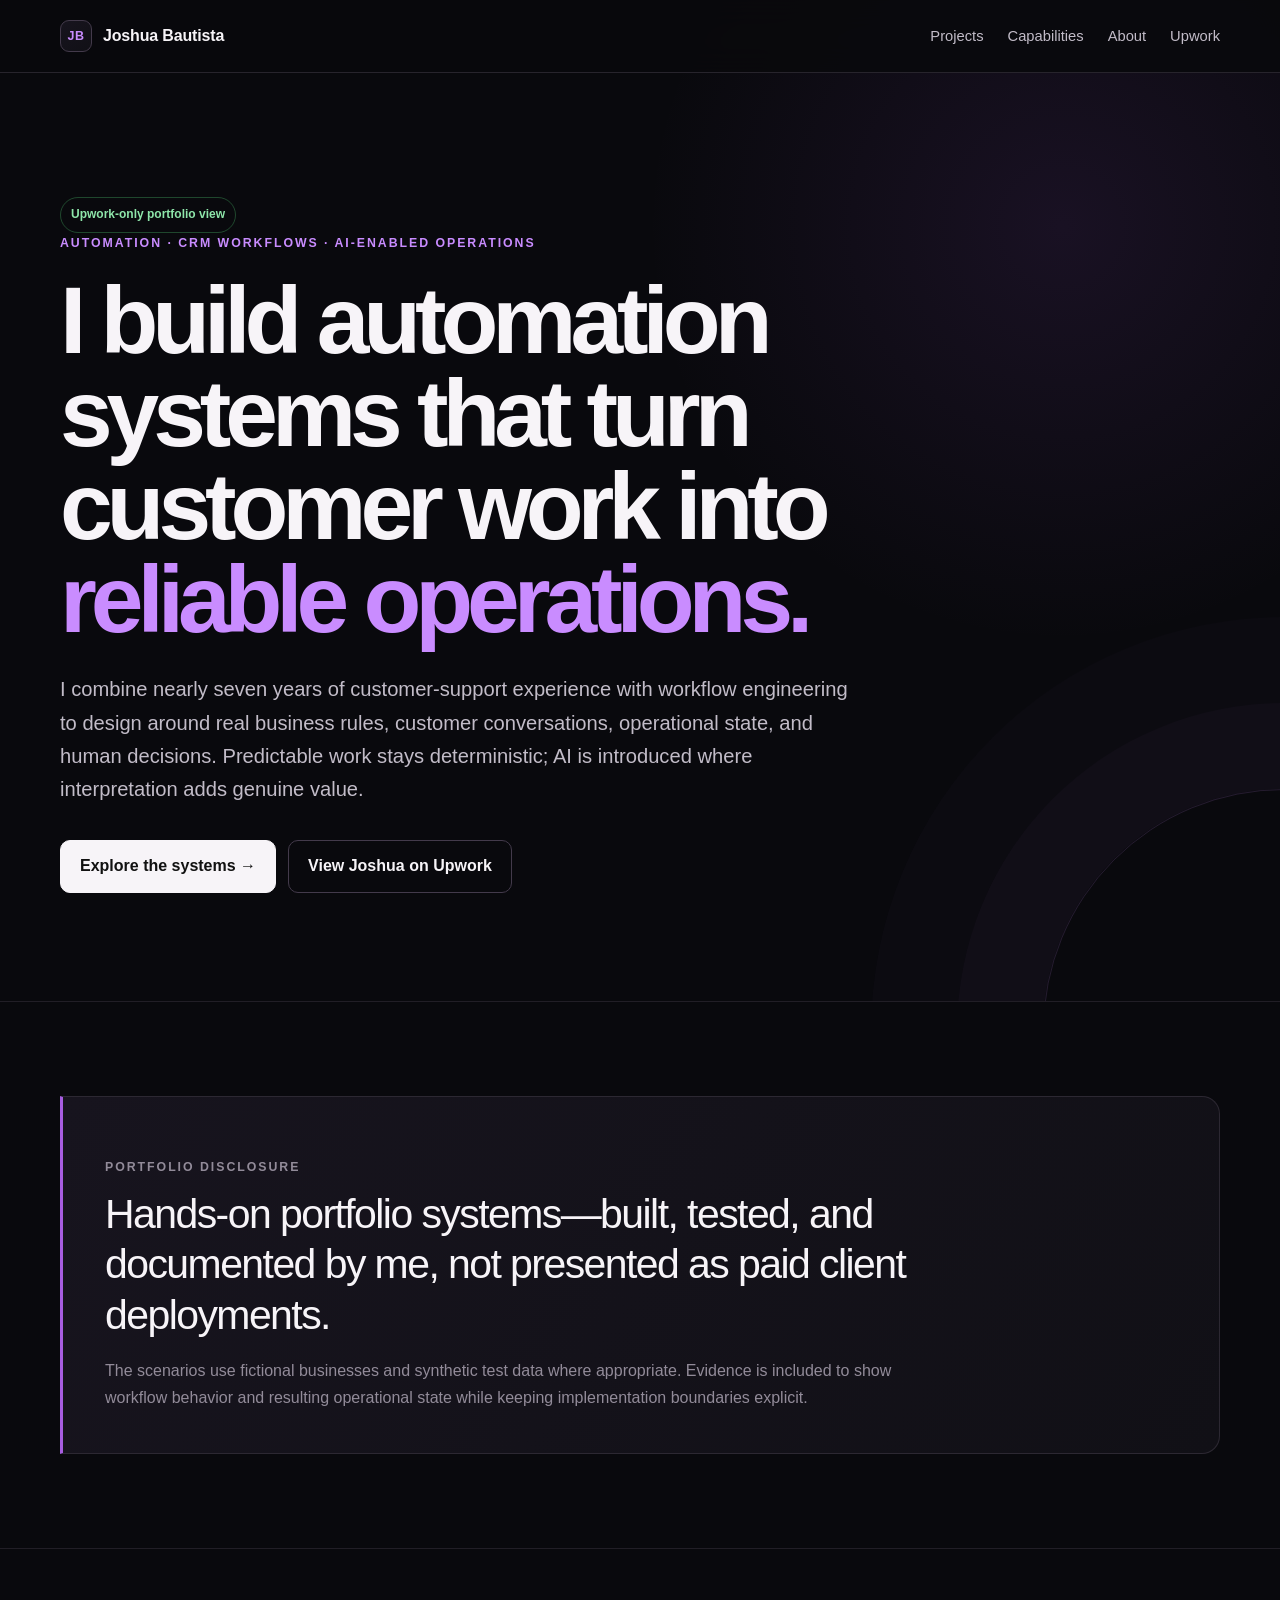
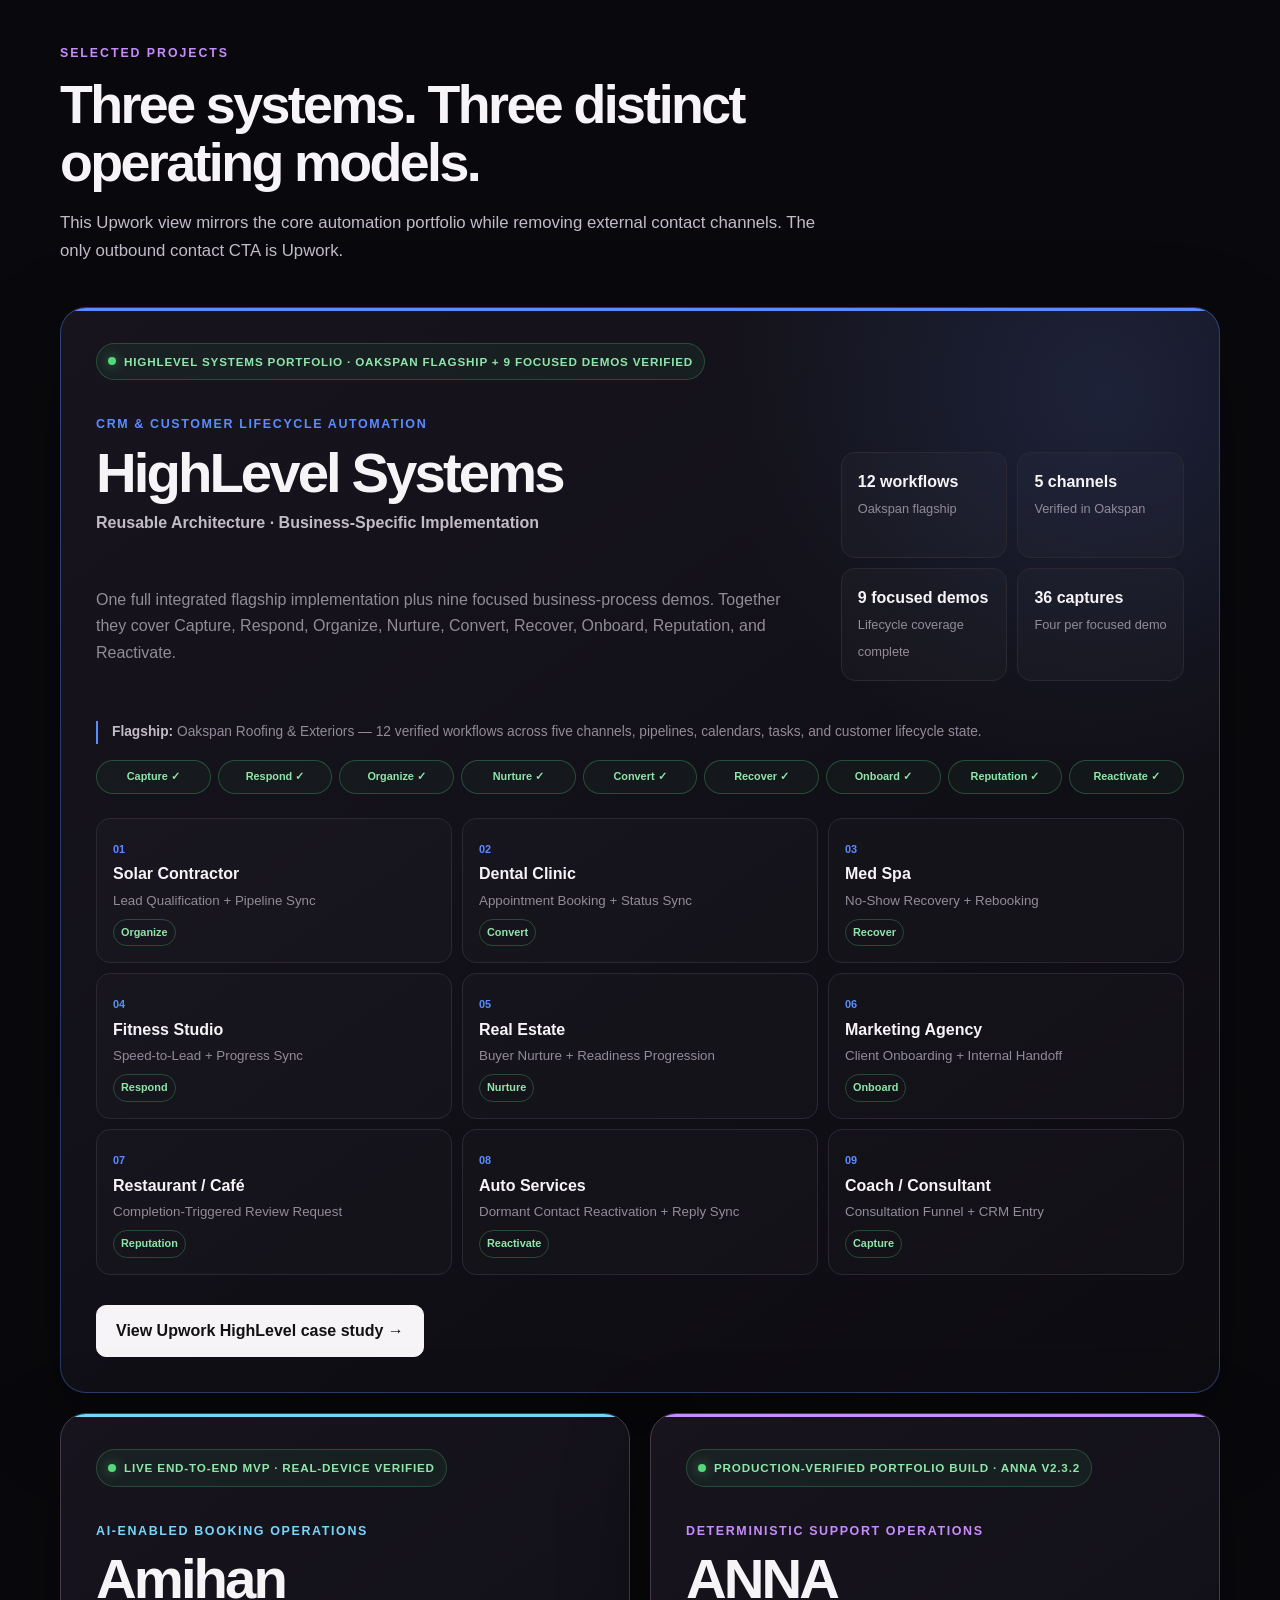
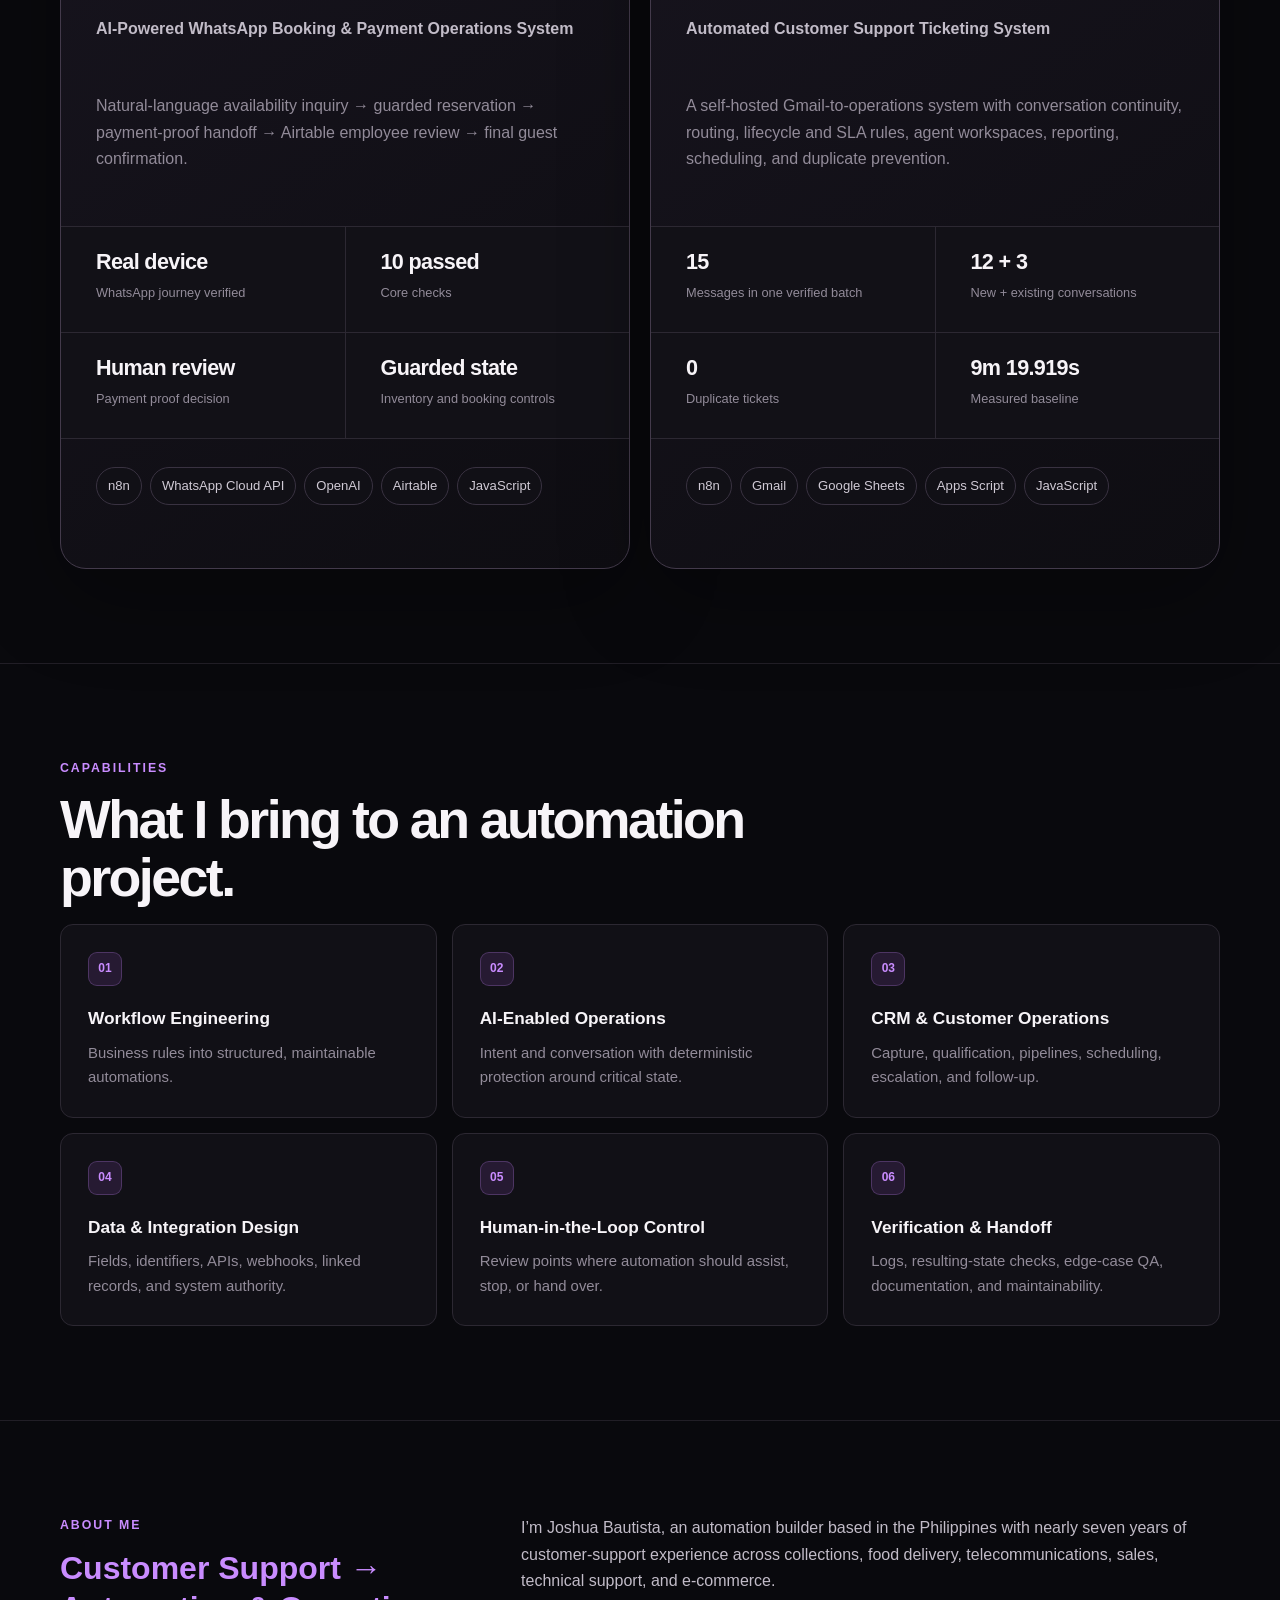
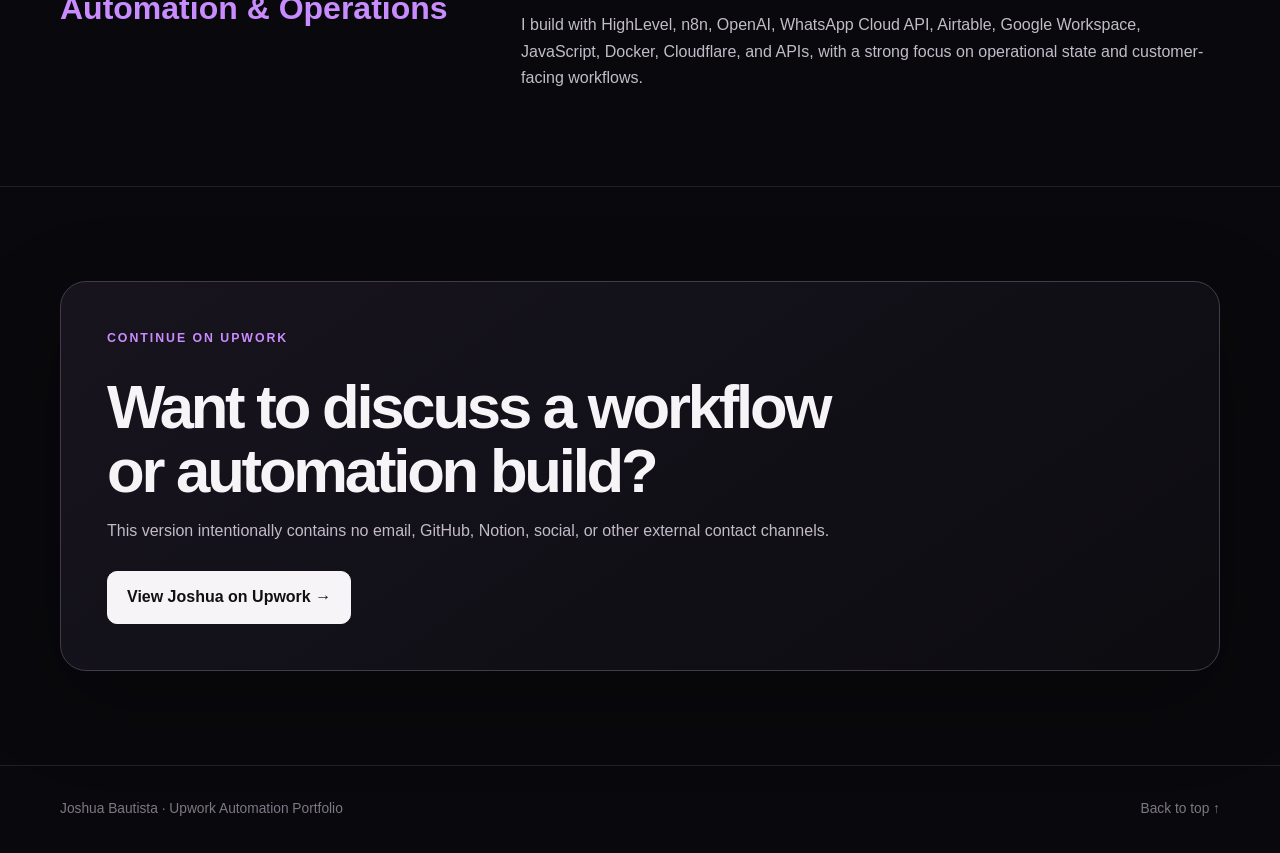
==== commit 43107d8f: "Mirror full-width HighLevel proof layout in Upwork portfolio" ====
--- a/upwork/index.html
+++ b/upwork/index.html
@@ -1,5 +1,5 @@
 <!DOCTYPE html><html lang="en"><head><meta charset="UTF-8"><meta name="viewport" content="width=device-width,initial-scale=1.0"><title>Joshua Bautista | Upwork Automation Portfolio</title><meta name="description" content="Upwork-focused automation portfolio by Joshua Bautista: HighLevel CRM systems, AI-enabled booking operations, and deterministic customer-support automation."><meta name="theme-color" content="#09090d"><link rel="canonical" href="https://jdbautista-automations.github.io/upwork/"><link rel="stylesheet" href="../assets/styles.css">
-<style>.upwork-badge{display:inline-flex;padding:7px 10px;border:1px solid rgba(85,216,121,.3);border-radius:999px;color:var(--success);font-size:.75rem;font-weight:850} .highlevel-suite{--card-accent:#5b8cff;grid-column:1/-1;border:1px solid rgba(91,140,255,.35);background:radial-gradient(circle at 90% 8%,rgba(91,140,255,.14),transparent 24rem),linear-gradient(145deg,var(--surface-raised),#0d0c11)} .suite-grid{display:grid;grid-template-columns:minmax(0,1.35fr) minmax(280px,.65fr);gap:32px;align-items:start} .suite-stats{align-self:start;display:grid;grid-template-columns:repeat(2,minmax(0,1fr));gap:10px;margin-top:38px} .suite-stat{min-height:106px;padding:16px;border:1px solid var(--border);border-radius:14px;background:rgba(255,255,255,.018)} .suite-stat strong{display:block} .suite-stat span{color:var(--text-muted);font-size:.8rem} .mini-demo-grid{display:grid;grid-template-columns:repeat(3,minmax(0,1fr));gap:10px;margin-top:24px} .mini-demo{padding:16px;border:1px solid var(--border);border-radius:14px;background:rgba(255,255,255,.015)} .mini-demo>span{color:#5b8cff;font-size:.68rem;font-weight:900} .mini-demo strong,.mini-demo small{display:block} .mini-demo small{margin-top:4px;color:var(--text-muted);line-height:1.35} .mini-demo em{display:inline-block;margin-top:9px;padding:4px 7px;border:1px solid rgba(85,216,121,.28);border-radius:999px;color:var(--success);font-size:.68rem;font-style:normal;font-weight:800} .lifecycle-line{display:flex;flex-wrap:wrap;gap:7px;margin-top:22px} .lifecycle-line span{padding:7px 9px;border:1px solid rgba(85,216,121,.28);border-radius:999px;color:var(--success);font-size:.72rem;font-weight:780;background:rgba(85,216,121,.04)} .highlevel-suite>.button-row{margin-top:30px} .project-card.amihan .project-summary,.project-card.anna .project-summary{min-height:6.6em} @media(max-width:950px){.suite-grid{grid-template-columns:1fr}.suite-stats{margin-top:0}.mini-demo-grid{grid-template-columns:repeat(2,1fr)}.project-card.amihan .project-summary,.project-card.anna .project-summary{min-height:0}} @media(max-width:620px){.mini-demo-grid,.suite-stats{grid-template-columns:1fr}}</style></head><body><a class="skip-link" href="#main">Skip to content</a>
+<style>.upwork-badge{display:inline-flex;padding:7px 10px;border:1px solid rgba(85,216,121,.3);border-radius:999px;color:var(--success);font-size:.75rem;font-weight:850} .highlevel-suite{--card-accent:#5b8cff;grid-column:1/-1;border:1px solid rgba(91,140,255,.35);background:radial-gradient(circle at 90% 8%,rgba(91,140,255,.14),transparent 24rem),linear-gradient(145deg,var(--surface-raised),#0d0c11)} .suite-grid{display:grid;grid-template-columns:minmax(0,1.35fr) minmax(280px,.65fr);column-gap:32px;row-gap:0;align-items:start} .suite-grid>div:first-child{display:contents} .suite-grid>div:first-child>.project-kicker{grid-column:1;grid-row:1} .suite-grid>div:first-child>h3{grid-column:1;grid-row:2} .suite-grid>div:first-child>.project-subtitle{grid-column:1;grid-row:3} .suite-grid>div:first-child>.project-summary{grid-column:1;grid-row:4} .suite-stats{grid-column:2;grid-row:1/5;align-self:start;display:grid;grid-template-columns:repeat(2,minmax(0,1fr));gap:10px;margin-top:38px} .suite-stat{min-height:106px;padding:16px;border:1px solid var(--border);border-radius:14px;background:rgba(255,255,255,.018)} .suite-stat strong{display:block} .suite-stat span{color:var(--text-muted);font-size:.8rem} .suite-grid>div:first-child>.project-origin{grid-column:1/-1;grid-row:5;min-height:0;margin:28px 0 0;max-width:none} .lifecycle-line{grid-column:1/-1;grid-row:6;display:grid;grid-template-columns:repeat(9,minmax(0,1fr));gap:7px;margin-top:16px} .lifecycle-line span{min-width:0;padding:7px 5px;border:1px solid rgba(85,216,121,.28);border-radius:999px;color:var(--success);font-size:.68rem;font-weight:780;background:rgba(85,216,121,.04);text-align:center;white-space:nowrap} .mini-demo-grid{display:grid;grid-template-columns:repeat(3,minmax(0,1fr));gap:10px;margin-top:24px} .mini-demo{padding:16px;border:1px solid var(--border);border-radius:14px;background:rgba(255,255,255,.015)} .mini-demo>span{color:#5b8cff;font-size:.68rem;font-weight:900} .mini-demo strong,.mini-demo small{display:block} .mini-demo small{margin-top:4px;color:var(--text-muted);line-height:1.35} .mini-demo em{display:inline-block;margin-top:9px;padding:4px 7px;border:1px solid rgba(85,216,121,.28);border-radius:999px;color:var(--success);font-size:.68rem;font-style:normal;font-weight:800} .highlevel-suite>.button-row{margin-top:30px} .project-card.amihan .project-summary,.project-card.anna .project-summary{min-height:6.6em} @media(max-width:950px){.suite-grid{grid-template-columns:1fr;row-gap:0}.suite-grid>div:first-child{display:block}.suite-stats{grid-column:auto;grid-row:auto;margin-top:0}.suite-grid>div:first-child>.project-origin{margin-top:28px}.lifecycle-line{display:flex;flex-wrap:wrap;gap:7px;margin-top:16px}.lifecycle-line span{padding-inline:9px}.mini-demo-grid{grid-template-columns:repeat(2,1fr)}.project-card.amihan .project-summary,.project-card.anna .project-summary{min-height:0}} @media(max-width:620px){.mini-demo-grid,.suite-stats{grid-template-columns:1fr}}</style></head><body><a class="skip-link" href="#main">Skip to content</a>
 <nav class="site-nav"><div class="container nav-inner"><a class="brand" href="#top"><span class="brand-mark">JB</span><span>Joshua Bautista</span></a><div class="nav-links"><a href="#projects">Projects</a><a class="hide-mobile" href="#capabilities">Capabilities</a><a class="hide-mobile" href="#about">About</a><a href="#contact">Upwork</a></div></div></nav>
 <main id="main"><header class="home-hero" id="top"><div class="container"><span class="upwork-badge">Upwork-only portfolio view</span><p class="eyebrow">Automation · CRM Workflows · AI-Enabled Operations</p><h1>I build automation systems that turn customer work into <span>reliable operations.</span></h1><p class="hero-copy">I combine nearly seven years of customer-support experience with workflow engineering to design around real business rules, customer conversations, operational state, and human decisions. Predictable work stays deterministic; AI is introduced where interpretation adds genuine value.</p><div class="button-row"><a class="button button-primary" href="#projects">Explore the systems →</a><a class="button button-secondary" href="https://www.upwork.com/freelancers/~01811f71e224a9a5d6?mp_source=share" target="_blank" rel="noopener noreferrer">View Joshua on Upwork</a></div></div></header>
 <section class="section"><div class="container"><div class="approach-panel"><p class="section-label">Portfolio Disclosure</p><blockquote>Hands-on portfolio systems—built, tested, and documented by me, not presented as paid client deployments.</blockquote><p>The scenarios use fictional businesses and synthetic test data where appropriate. Evidence is included to show workflow behavior and resulting operational state while keeping implementation boundaries explicit.</p></div></div></section>
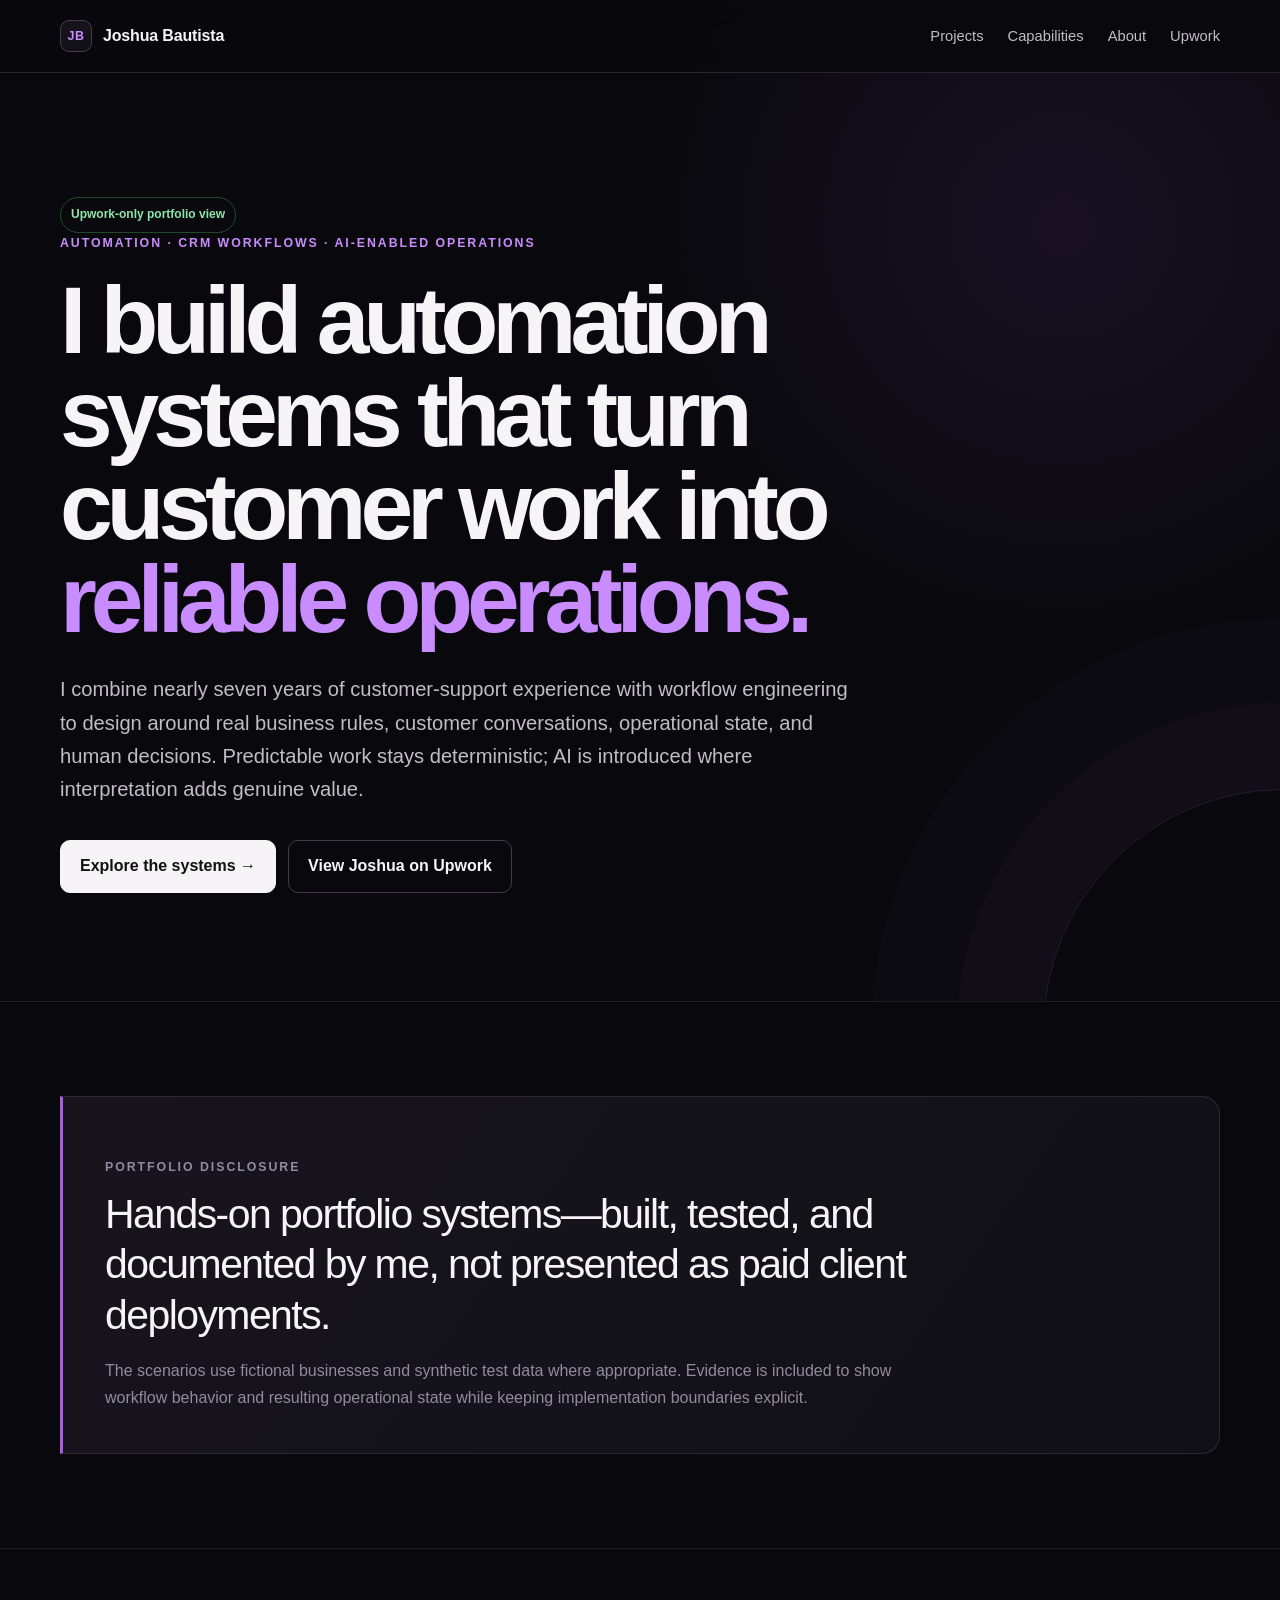
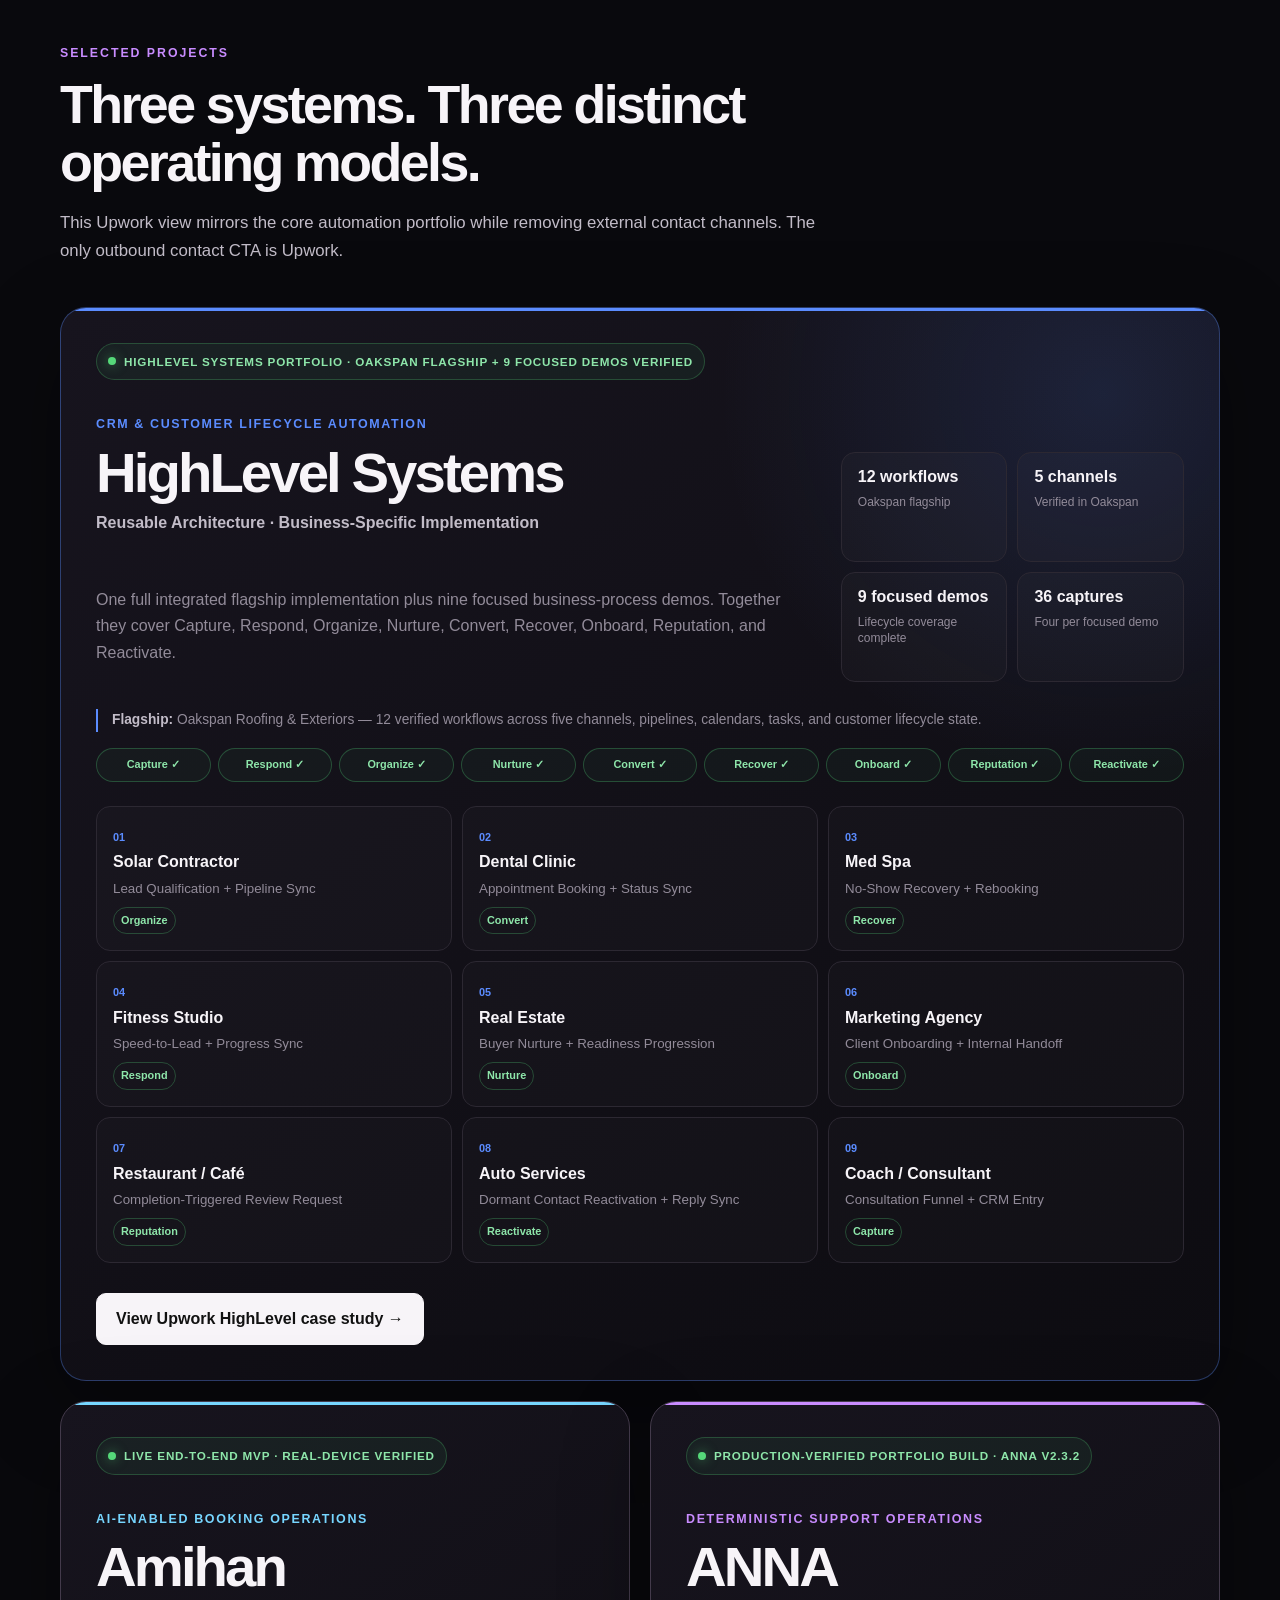
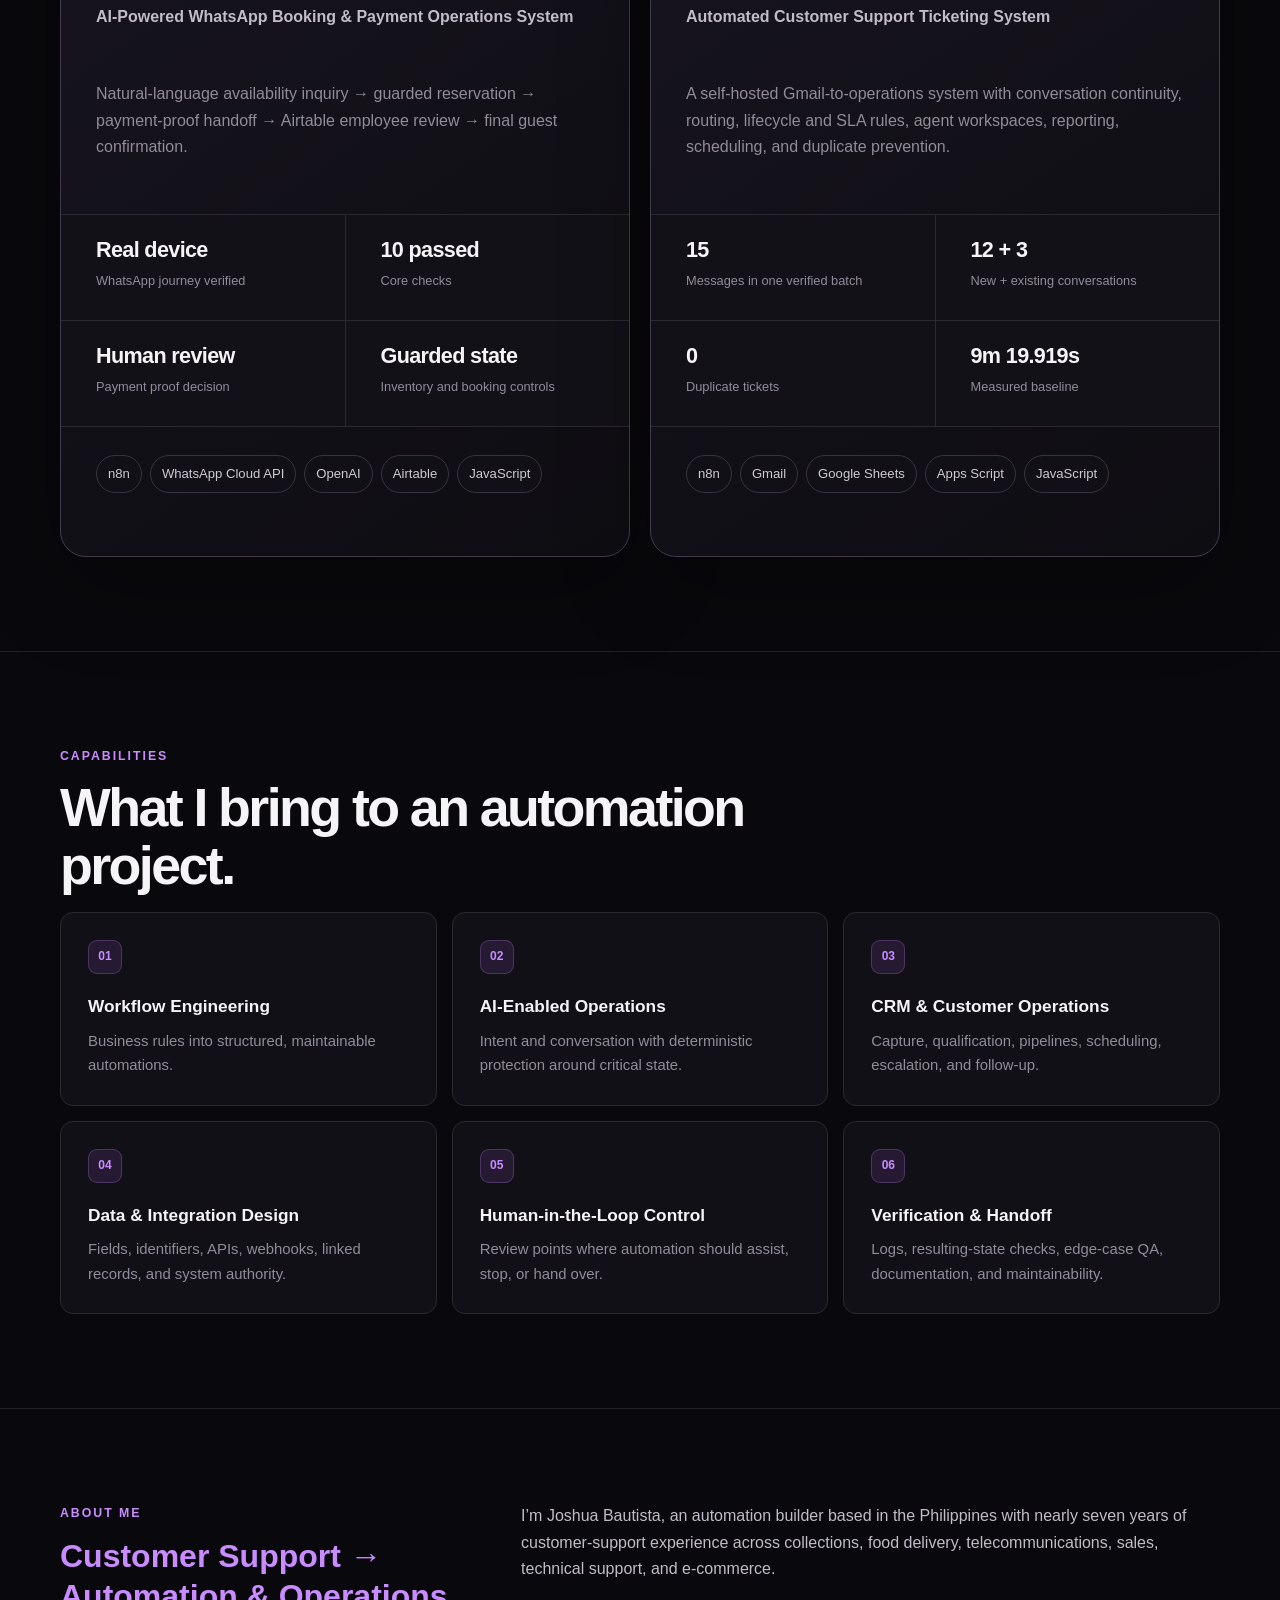
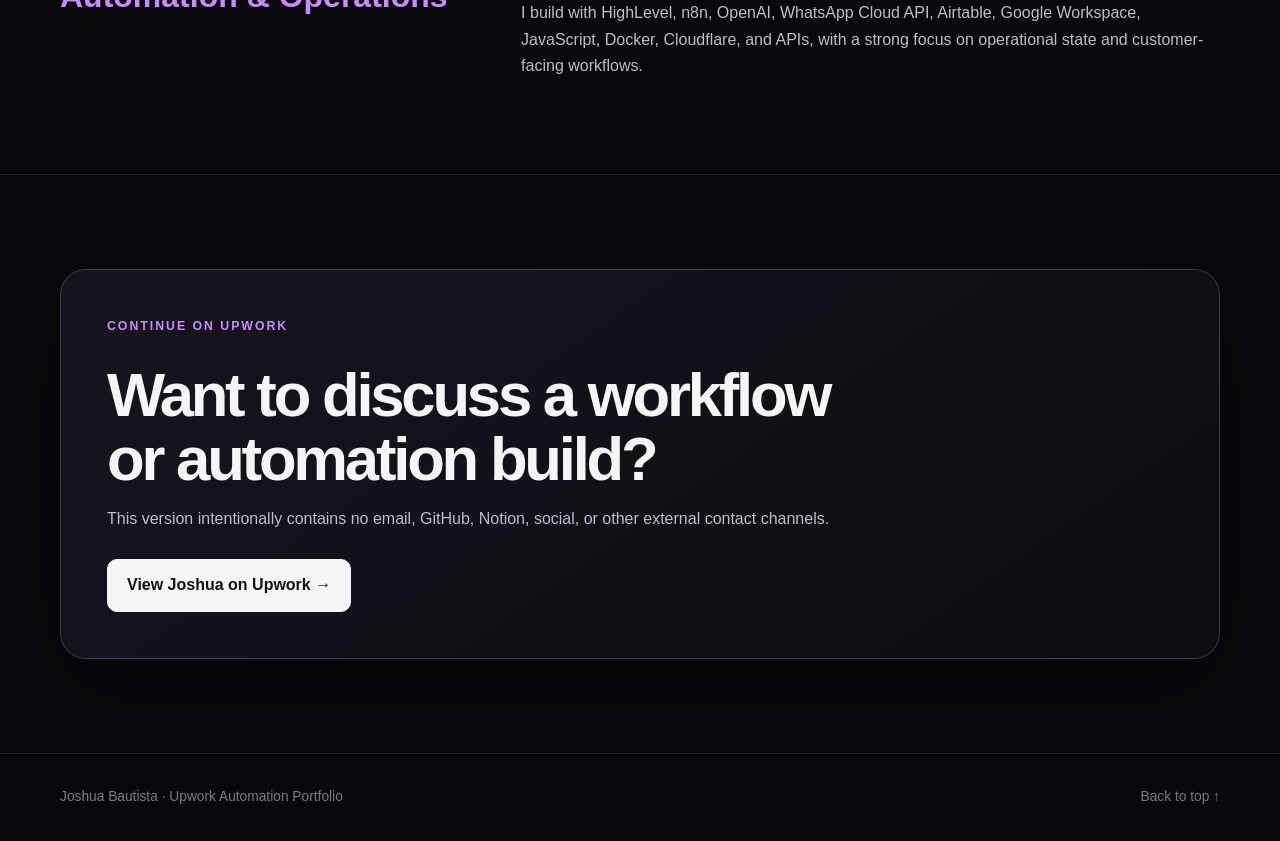
==== commit c46fbc2b: "Mirror HighLevel summary alignment in Upwork portfolio" ====
--- a/upwork/index.html
+++ b/upwork/index.html
@@ -1,5 +1,5 @@
 <!DOCTYPE html><html lang="en"><head><meta charset="UTF-8"><meta name="viewport" content="width=device-width,initial-scale=1.0"><title>Joshua Bautista | Upwork Automation Portfolio</title><meta name="description" content="Upwork-focused automation portfolio by Joshua Bautista: HighLevel CRM systems, AI-enabled booking operations, and deterministic customer-support automation."><meta name="theme-color" content="#09090d"><link rel="canonical" href="https://jdbautista-automations.github.io/upwork/"><link rel="stylesheet" href="../assets/styles.css">
-<style>.upwork-badge{display:inline-flex;padding:7px 10px;border:1px solid rgba(85,216,121,.3);border-radius:999px;color:var(--success);font-size:.75rem;font-weight:850} .highlevel-suite{--card-accent:#5b8cff;grid-column:1/-1;border:1px solid rgba(91,140,255,.35);background:radial-gradient(circle at 90% 8%,rgba(91,140,255,.14),transparent 24rem),linear-gradient(145deg,var(--surface-raised),#0d0c11)} .suite-grid{display:grid;grid-template-columns:minmax(0,1.35fr) minmax(280px,.65fr);column-gap:32px;row-gap:0;align-items:start} .suite-grid>div:first-child{display:contents} .suite-grid>div:first-child>.project-kicker{grid-column:1;grid-row:1} .suite-grid>div:first-child>h3{grid-column:1;grid-row:2} .suite-grid>div:first-child>.project-subtitle{grid-column:1;grid-row:3} .suite-grid>div:first-child>.project-summary{grid-column:1;grid-row:4} .suite-stats{grid-column:2;grid-row:1/5;align-self:start;display:grid;grid-template-columns:repeat(2,minmax(0,1fr));gap:10px;margin-top:38px} .suite-stat{min-height:106px;padding:16px;border:1px solid var(--border);border-radius:14px;background:rgba(255,255,255,.018)} .suite-stat strong{display:block} .suite-stat span{color:var(--text-muted);font-size:.8rem} .suite-grid>div:first-child>.project-origin{grid-column:1/-1;grid-row:5;min-height:0;margin:28px 0 0;max-width:none} .lifecycle-line{grid-column:1/-1;grid-row:6;display:grid;grid-template-columns:repeat(9,minmax(0,1fr));gap:7px;margin-top:16px} .lifecycle-line span{min-width:0;padding:7px 5px;border:1px solid rgba(85,216,121,.28);border-radius:999px;color:var(--success);font-size:.68rem;font-weight:780;background:rgba(85,216,121,.04);text-align:center;white-space:nowrap} .mini-demo-grid{display:grid;grid-template-columns:repeat(3,minmax(0,1fr));gap:10px;margin-top:24px} .mini-demo{padding:16px;border:1px solid var(--border);border-radius:14px;background:rgba(255,255,255,.015)} .mini-demo>span{color:#5b8cff;font-size:.68rem;font-weight:900} .mini-demo strong,.mini-demo small{display:block} .mini-demo small{margin-top:4px;color:var(--text-muted);line-height:1.35} .mini-demo em{display:inline-block;margin-top:9px;padding:4px 7px;border:1px solid rgba(85,216,121,.28);border-radius:999px;color:var(--success);font-size:.68rem;font-style:normal;font-weight:800} .highlevel-suite>.button-row{margin-top:30px} .project-card.amihan .project-summary,.project-card.anna .project-summary{min-height:6.6em} @media(max-width:950px){.suite-grid{grid-template-columns:1fr;row-gap:0}.suite-grid>div:first-child{display:block}.suite-stats{grid-column:auto;grid-row:auto;margin-top:0}.suite-grid>div:first-child>.project-origin{margin-top:28px}.lifecycle-line{display:flex;flex-wrap:wrap;gap:7px;margin-top:16px}.lifecycle-line span{padding-inline:9px}.mini-demo-grid{grid-template-columns:repeat(2,1fr)}.project-card.amihan .project-summary,.project-card.anna .project-summary{min-height:0}} @media(max-width:620px){.mini-demo-grid,.suite-stats{grid-template-columns:1fr}}</style></head><body><a class="skip-link" href="#main">Skip to content</a>
+<style>.upwork-badge{display:inline-flex;padding:7px 10px;border:1px solid rgba(85,216,121,.3);border-radius:999px;color:var(--success);font-size:.75rem;font-weight:850} .highlevel-suite{--card-accent:#5b8cff;grid-column:1/-1;border:1px solid rgba(91,140,255,.35);background:radial-gradient(circle at 90% 8%,rgba(91,140,255,.14),transparent 24rem),linear-gradient(145deg,var(--surface-raised),#0d0c11)} .suite-grid{display:grid;grid-template-columns:minmax(0,1.35fr) minmax(280px,.65fr);column-gap:32px;row-gap:0;align-items:start} .suite-grid>div:first-child{display:contents} .suite-grid>div:first-child>.project-kicker{grid-column:1;grid-row:1} .suite-grid>div:first-child>h3{grid-column:1;grid-row:2} .suite-grid>div:first-child>.project-subtitle{grid-column:1;grid-row:3} .suite-grid>div:first-child>.project-summary{grid-column:1;grid-row:4} .suite-stats{grid-column:2;grid-row:1/5;align-self:start;display:grid;grid-template-columns:repeat(2,minmax(0,1fr));grid-template-rows:repeat(2,110px);gap:10px;margin-top:38px} .suite-stat{min-height:0;padding:14px 16px;border:1px solid var(--border);border-radius:14px;background:rgba(255,255,255,.018);overflow:hidden} .suite-stat strong{display:block;line-height:1.28} .suite-stat span{display:block;margin-top:6px;color:var(--text-muted);font-size:.75rem;line-height:1.35} .suite-grid>div:first-child>.project-origin{grid-column:1/-1;grid-row:5;min-height:0;margin:16px 0 0;max-width:none} .lifecycle-line{grid-column:1/-1;grid-row:6;display:grid;grid-template-columns:repeat(9,minmax(0,1fr));gap:7px;margin-top:16px} .lifecycle-line span{min-width:0;padding:7px 5px;border:1px solid rgba(85,216,121,.28);border-radius:999px;color:var(--success);font-size:.68rem;font-weight:780;background:rgba(85,216,121,.04);text-align:center;white-space:nowrap} .mini-demo-grid{display:grid;grid-template-columns:repeat(3,minmax(0,1fr));gap:10px;margin-top:24px} .mini-demo{padding:16px;border:1px solid var(--border);border-radius:14px;background:rgba(255,255,255,.015)} .mini-demo>span{color:#5b8cff;font-size:.68rem;font-weight:900} .mini-demo strong,.mini-demo small{display:block} .mini-demo small{margin-top:4px;color:var(--text-muted);line-height:1.35} .mini-demo em{display:inline-block;margin-top:9px;padding:4px 7px;border:1px solid rgba(85,216,121,.28);border-radius:999px;color:var(--success);font-size:.68rem;font-style:normal;font-weight:800} .highlevel-suite>.button-row{margin-top:30px} .project-card.amihan .project-summary,.project-card.anna .project-summary{min-height:6.6em} @media(max-width:950px){.suite-grid{grid-template-columns:1fr;row-gap:0}.suite-grid>div:first-child{display:block}.suite-stats{grid-column:auto;grid-row:auto;margin-top:0;grid-template-rows:none}.suite-grid>div:first-child>.project-origin{margin-top:28px}.lifecycle-line{display:flex;flex-wrap:wrap;gap:7px;margin-top:16px}.lifecycle-line span{padding-inline:9px}.mini-demo-grid{grid-template-columns:repeat(2,1fr)}.project-card.amihan .project-summary,.project-card.anna .project-summary{min-height:0}} @media(max-width:620px){.mini-demo-grid,.suite-stats{grid-template-columns:1fr}}</style></head><body><a class="skip-link" href="#main">Skip to content</a>
 <nav class="site-nav"><div class="container nav-inner"><a class="brand" href="#top"><span class="brand-mark">JB</span><span>Joshua Bautista</span></a><div class="nav-links"><a href="#projects">Projects</a><a class="hide-mobile" href="#capabilities">Capabilities</a><a class="hide-mobile" href="#about">About</a><a href="#contact">Upwork</a></div></div></nav>
 <main id="main"><header class="home-hero" id="top"><div class="container"><span class="upwork-badge">Upwork-only portfolio view</span><p class="eyebrow">Automation · CRM Workflows · AI-Enabled Operations</p><h1>I build automation systems that turn customer work into <span>reliable operations.</span></h1><p class="hero-copy">I combine nearly seven years of customer-support experience with workflow engineering to design around real business rules, customer conversations, operational state, and human decisions. Predictable work stays deterministic; AI is introduced where interpretation adds genuine value.</p><div class="button-row"><a class="button button-primary" href="#projects">Explore the systems →</a><a class="button button-secondary" href="https://www.upwork.com/freelancers/~01811f71e224a9a5d6?mp_source=share" target="_blank" rel="noopener noreferrer">View Joshua on Upwork</a></div></div></header>
 <section class="section"><div class="container"><div class="approach-panel"><p class="section-label">Portfolio Disclosure</p><blockquote>Hands-on portfolio systems—built, tested, and documented by me, not presented as paid client deployments.</blockquote><p>The scenarios use fictional businesses and synthetic test data where appropriate. Evidence is included to show workflow behavior and resulting operational state while keeping implementation boundaries explicit.</p></div></div></section>
